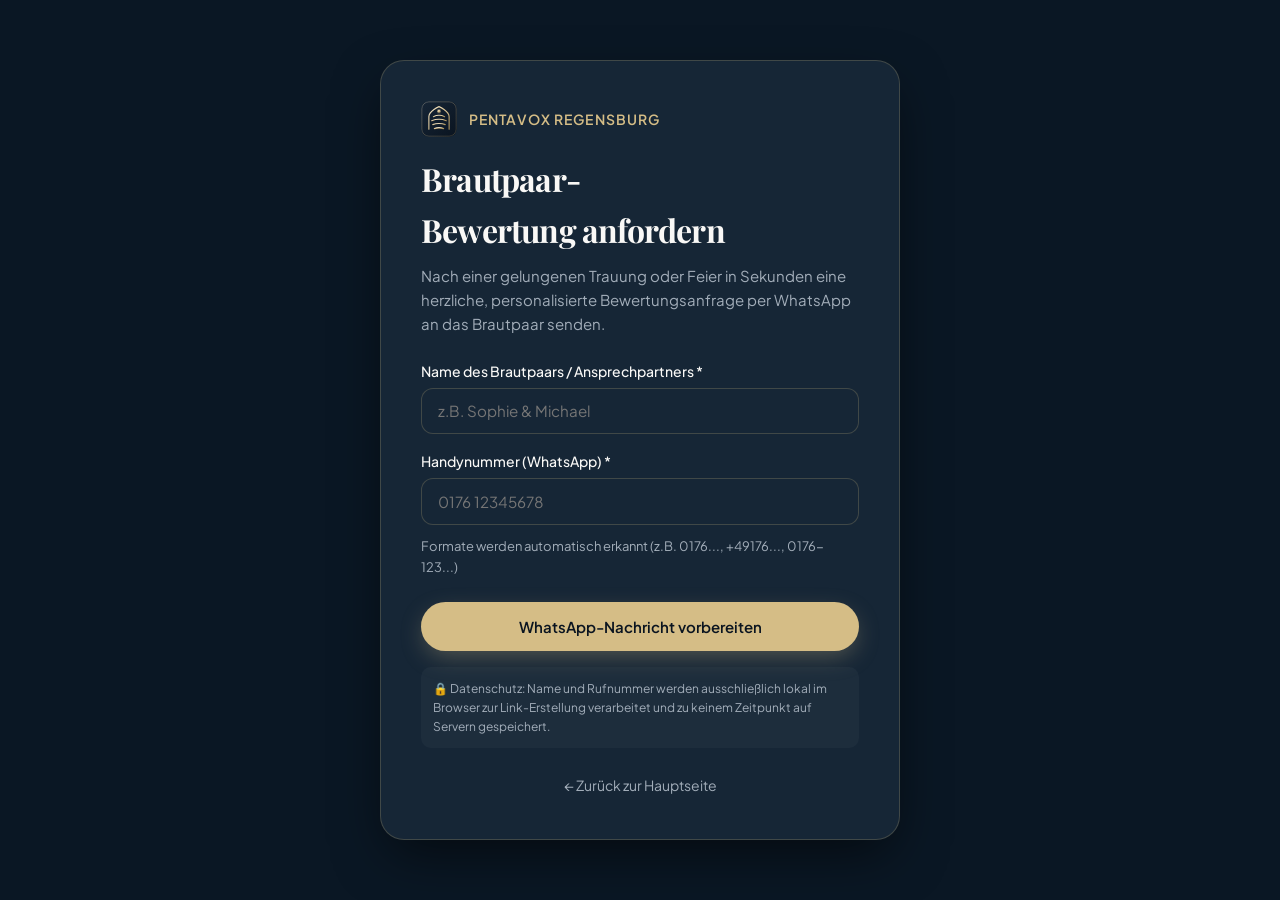
==== bewertung.html @ 6eba1439 "feat: bespoke website v8.0 - Pentavox Regensburg (Tier 1)" ====
<!DOCTYPE html>
<html lang="de" data-theme="dark">
<head>
  <meta charset="UTF-8">
  <meta name="viewport" content="width=device-width, initial-scale=1.0">
  <title>Bewertungs-Tool – Pentavox Regensburg</title>
  <meta name="robots" content="noindex, nofollow">
  <link rel="icon" type="image/svg+xml" href="favicon.svg">
  <link rel="preconnect" href="https://fonts.googleapis.com">
  <link rel="preconnect" href="https://fonts.gstatic.com" crossorigin>
  <link href="https://fonts.googleapis.com/css2?family=Playfair+Display:ital,wght@0,600;1,500&family=Plus+Jakarta+Sans:wght@400;500;600&display=swap" rel="stylesheet">
  <link rel="stylesheet" href="style.css">
</head>
<body style="background: var(--sc-canvas); min-height: 100vh;">
  <main class="bewertung-container">
    <div class="bewertung-card">
      <div style="display:flex; align-items:center; gap:0.75rem; margin-bottom:var(--sp-4);">
        <img src="favicon.svg" alt="Pentavox Signet" width="36" height="36" style="border-radius:8px;">
        <span style="font-size:0.875rem; letter-spacing:0.08em; text-transform:uppercase; color:var(--sc-accent); font-weight:600;">Pentavox Regensburg</span>
      </div>
      <h1>Brautpaar-Bewertung anfordern</h1>
      <p class="bewertung-subtitle">Nach einer gelungenen Trauung oder Feier in Sekunden eine herzliche, personalisierte Bewertungsanfrage per WhatsApp an das Brautpaar senden.</p>

      <form id="bewertungForm">
        <div class="form-field">
          <label for="bKundenname">Name des Brautpaars / Ansprechpartners *</label>
          <input type="text" id="bKundenname" name="kundenname" class="form-input"
                 placeholder="z.B. Sophie & Michael" required autocomplete="name">
        </div>
        <div class="form-field" style="margin-top:var(--sp-4)">
          <label for="bTelefon">Handynummer (WhatsApp) *</label>
          <input type="tel" id="bTelefon" name="telefon" class="form-input"
                 placeholder="0176 12345678" required autocomplete="tel" inputmode="tel">
          <small style="color:var(--sc-ink-muted);font-size:.8125rem;margin-top:.35rem;display:block">
            Formate werden automatisch erkannt (z.B. 0176..., +49176..., 0176-123...)
          </small>
        </div>
        <div style="margin-top:var(--sp-6)">
          <button type="submit" class="btn-cta" style="width:100%; justify-content:center;">WhatsApp-Nachricht vorbereiten</button>
        </div>
      </form>

      <!-- Ergebnis -->
      <div id="bewertungResult" class="bewertung-result">
        <p style="font-weight:600;color:var(--sc-ink);margin:0 0 var(--sp-3)">Ihre persönliche Nachricht ist bereit:</p>
        <div class="bewertung-actions">
          <a id="bewertungWaLink" href="#" target="_blank" rel="noopener noreferrer"
             class="btn-cta" style="flex:1; justify-content:center;">In WhatsApp öffnen</a>
          <button type="button" id="bewertungCopyBtn" class="btn-secondary">Link kopieren</button>
        </div>
      </div>

      <!-- DSGVO-Hinweis -->
      <div class="bewertung-dsgvo">
        🔒 Datenschutz: Name und Rufnummer werden ausschließlich lokal im Browser zur Link-Erstellung verarbeitet und zu keinem Zeitpunkt auf Servern gespeichert.
      </div>

      <div style="margin-top:var(--sp-6); text-align:center;">
        <a href="/" style="color:var(--sc-ink-muted); font-size:0.875rem; text-decoration:none;">&larr; Zurück zur Hauptseite</a>
      </div>
    </div>
  </main>
  <script src="assets/js/bewertung.js" defer></script>
</body>
</html>
---- style.css ----
/* ==========================================================================
   PENTAVOX REGENSBURG - DAS 5-STIMMEN VOKALENSEMBLE
   Design-System & Stylesheet (v8.0 Bespoke Unikat-Engine)
   Farben: Kathedral-Nachtblau, Elfenbein-Sandstein, Champagner-Gold & Dom-Messing
   ========================================================================== */

/* === RESET & BOX-MODEL === */
html {
  box-sizing: border-box;
  scroll-behavior: auto !important; /* Lenis Smooth-Scroll Touchpad-Schutz */
  -webkit-text-size-adjust: 100%;
}
*, *::before, *::after {
  box-sizing: inherit;
}
body {
  margin: 0;
  padding: 0;
  overflow-x: hidden;
  background-color: var(--sc-canvas);
  color: var(--sc-ink);
  font-family: var(--font-body);
  font-size: var(--text-body);
  line-height: 1.6;
  -webkit-font-smoothing: antialiased;
  -moz-osx-font-smoothing: grayscale;
}
main {
  overflow-x: clip;
}

/* === CSS CUSTOM PROPERTIES === */
:root {
  /* Kathedral-Nachtblau Basis & Surface */
  --sc-canvas: hsl(211, 58%, 9%);         /* #0a1420 */
  --sc-surface: hsl(210, 42%, 15%);       /* #162536 */
  --sc-surface-elevated: hsl(210, 38%, 20%); /* #1f334a */
  --sc-surface-glass: hsla(210, 42%, 15%, 0.72);

  /* Warmer Elfenbein-Sandstein (Sektions-Hellkontrast) */
  --sc-canvas-light: hsl(40, 24%, 95%);   /* #f6f3ee */
  --sc-surface-light: #ffffff;
  --sc-surface-light-card: #fcfbf9;
  --sc-border-light: rgba(18, 30, 42, 0.12);

  /* Champagner-Gold (WCAG AA >= 4.5:1 auf Nachtblau) */
  --sc-accent: hsl(42, 48%, 68%);         /* #d8c292 */
  --sc-accent-hover: hsl(42, 56%, 74%);   /* #e2cf9f */
  --sc-accent-active: hsl(42, 45%, 58%);  /* #c2ab7b */
  --sc-accent-subtle: hsla(42, 48%, 68%, 0.15);
  --sc-accent-rgb: 216, 194, 146;

  /* Dom-Messing & Glassmorphismus-Borders */
  --sc-border: hsla(42, 48%, 68%, 0.22);
  --sc-border-subtle: rgba(255, 255, 255, 0.08);
  --sc-border-glow: hsla(42, 48%, 68%, 0.45);

  /* Typografie Inks */
  --sc-ink: hsl(40, 20%, 97%);            /* #faf8f5 Warmes Alabaster-Weiß */
  --sc-ink-muted: hsl(212, 14%, 68%);     /* #a3abb5 Feines Quarz-Grau */
  --sc-ink-dark: hsl(211, 50%, 14%);      /* #121e2a Tiefes Dom-Anthrazit */
  --sc-ink-muted-dark: hsl(212, 18%, 38%);/* #4f5f70 Muted auf Sandstein */

  /* Typografie-Familien */
  --font-display: 'Playfair Display', Georgia, serif;
  --font-body: 'Plus Jakarta Sans', system-ui, -apple-system, sans-serif;

  /* Fluid Typografie Skalierung via clamp() */
  --text-hero: clamp(2rem, 5.5vw, 4.25rem);
  --text-h2: clamp(1.75rem, 3.8vw, 3rem);
  --text-h3: clamp(1.2rem, 2.2vw, 1.75rem);
  --text-body: clamp(0.9375rem, 0.9rem + 0.18vw, 1.0625rem);
  --text-small: clamp(0.8125rem, 0.8rem + 0.05vw, 0.875rem);

  /* Spacing-System (4px Basis) */
  --sp-1: 0.25rem;
  --sp-2: 0.5rem;
  --sp-3: 0.75rem;
  --sp-4: 1rem;
  --sp-6: 1.5rem;
  --sp-8: 2rem;
  --sp-12: 3rem;
  --sp-16: 4rem;
  --sp-24: 6rem;
  --sp-32: 8rem;

  /* Emil Kowalski Craft Motion Tokens */
  --ease-out-expo: cubic-bezier(0.16, 1, 0.3, 1);
  --ease-out-spring: cubic-bezier(0.34, 1.56, 0.64, 1);
  --duration-micro: 180ms;
  --duration-ui: 240ms;
  --duration-smooth: 450ms;
}

/* === ACCESSIBILITY & SKIP-LINK === */
.skip-link {
  position: absolute;
  top: -100px;
  left: 1rem;
  background: var(--sc-accent);
  color: #0a1420;
  padding: 0.75rem 1.25rem;
  font-weight: 700;
  z-index: 10001;
  border-radius: 0 0 8px 8px;
  text-decoration: none;
  transition: top var(--duration-micro) var(--ease-out-expo);
}
.skip-link:focus {
  top: 0;
}

:focus-visible {
  outline: 2px solid var(--sc-accent) !important;
  outline-offset: 3px !important;
  border-radius: 4px;
}
button:focus-visible, a:focus-visible, input:focus-visible, select:focus-visible, textarea:focus-visible {
  outline: 2px solid var(--sc-accent) !important;
  outline-offset: 2px !important;
}

/* === NATIVE PERFORMANCE OPTIMIERUNG === */
section:not(#hero) {
  content-visibility: auto;
  contain-intrinsic-size: auto 600px;
}

/* === CONTAINER (FULL-CANVAS WIDESCREEN HARMONIE) === */
.container {
  width: 100%;
  max-width: 1440px;
  margin: 0 auto;
  padding-left: clamp(1.25rem, 3.5vw, 3.5rem);
  padding-right: clamp(1.25rem, 3.5vw, 3.5rem);
}

/* === TYPOGRAFIE STYLES === */
h1, h2, h3, h4, .font-display {
  font-family: var(--font-display);
  letter-spacing: -0.025em;
  font-feature-settings: "liga" 1, "kern" 1;
  text-wrap: balance;
  margin: 0;
}
.italic-accent {
  font-style: italic;
  font-weight: 500;
  color: var(--sc-accent);
}
.eyebrow {
  display: inline-flex;
  align-items: center;
  gap: 0.5rem;
  font-family: var(--font-body);
  font-size: 0.8125rem;
  font-weight: 600;
  text-transform: uppercase;
  letter-spacing: 0.12em;
  color: var(--sc-accent);
  margin-bottom: var(--sp-3);
}
.section-subtitle {
  color: var(--sc-ink-muted);
  max-width: 65ch;
  font-size: clamp(1rem, 1.2vw, 1.15rem);
  margin: var(--sp-3) 0 0;
  line-height: 1.65;
}

/* === BUTTONS & CTAS === */
.btn-cta, .btn-primary, .btn-secondary, .btn-outline {
  display: inline-flex;
  align-items: center;
  justify-content: center;
  gap: 0.6rem;
  font-family: var(--font-body);
  font-size: 0.9375rem;
  font-weight: 600;
  padding: 0.875rem 1.75rem;
  border-radius: 9999px;
  text-decoration: none;
  cursor: pointer;
  border: 1px solid transparent;
  transition: transform var(--duration-micro) var(--ease-out-expo),
              box-shadow var(--duration-micro) var(--ease-out-expo),
              background var(--duration-micro) var(--ease-out-expo),
              border-color var(--duration-micro) var(--ease-out-expo),
              color var(--duration-micro) var(--ease-out-expo);
  box-sizing: border-box;
  max-width: 100%;
  white-space: normal;
  text-align: center;
  touch-action: manipulation;
}
.btn-cta, .btn-primary {
  background: var(--sc-accent);
  color: #0a1420;
  box-shadow: 0 8px 24px -4px hsla(42, 48%, 68%, 0.35);
}
.btn-cta:hover, .btn-primary:hover {
  background: var(--sc-accent-hover);
  box-shadow: 0 12px 32px -4px hsla(42, 48%, 68%, 0.45);
}
.btn-cta:active, .btn-primary:active {
  transform: scale(0.98) translateY(1px);
}
.btn-secondary {
  background: rgba(255, 255, 255, 0.06);
  color: var(--sc-ink);
  border-color: var(--sc-border);
  backdrop-filter: blur(8px);
}
.btn-secondary:hover {
  background: rgba(255, 255, 255, 0.12);
  border-color: var(--sc-accent);
  color: #ffffff;
}
.btn-secondary:active {
  transform: scale(0.98);
}
.btn-outline-gold {
  background: transparent;
  color: var(--sc-accent);
  border: 1.5px solid var(--sc-accent);
}
.btn-outline-gold:hover {
  background: var(--sc-accent);
  color: #0a1420;
}

/* === HEADER & SITE-NAV === */
.site-header {
  position: fixed;
  top: 0;
  left: 0;
  width: 100%;
  z-index: 1000;
  padding: 1.25rem 0;
  transition: padding var(--duration-ui) var(--ease-out-expo),
              background var(--duration-ui) var(--ease-out-expo),
              border-color var(--duration-ui) var(--ease-out-expo),
              box-shadow var(--duration-ui) var(--ease-out-expo);
}
.site-header.scrolled {
  padding: 0.75rem 0;
  background: hsla(211, 58%, 9%, 0.88);
  backdrop-filter: blur(16px);
  -webkit-backdrop-filter: blur(16px);
  border-bottom: 1px solid var(--sc-border);
  box-shadow: 0 12px 36px -8px rgba(0, 0, 0, 0.45);
}
.header-nav {
  display: flex;
  align-items: center;
  justify-content: space-between;
  gap: var(--sp-4);
  width: 100%;
}
.brand-link {
  display: flex;
  align-items: center;
  gap: 0.75rem;
  text-decoration: none;
  color: var(--sc-ink);
  flex-shrink: 0;
}
.brand-logo-img {
  width: 38px;
  height: 38px;
  border-radius: 9px;
  filter: drop-shadow(0 2px 8px rgba(216, 194, 146, 0.3));
}
.brand-name {
  font-family: var(--font-display);
  font-size: 1.25rem;
  font-weight: 600;
  letter-spacing: -0.01em;
  display: flex;
  flex-direction: column;
  line-height: 1.1;
}
.brand-name small {
  font-family: var(--font-body);
  font-size: 0.6875rem;
  font-weight: 500;
  letter-spacing: 0.1em;
  text-transform: uppercase;
  color: var(--sc-accent);
}
.nav-links {
  display: flex;
  align-items: center;
  gap: var(--sp-6);
  list-style: none;
  margin: 0;
  padding: 0;
  white-space: nowrap;
}
.nav-links a {
  position: relative;
  text-decoration: none;
  color: var(--sc-ink-muted);
  font-size: 0.9375rem;
  font-weight: 500;
  padding: 0.35rem 0;
  transition: color var(--duration-micro) ease;
}
.nav-links a:hover {
  color: var(--sc-ink);
}
.nav-links a::after {
  content: '';
  position: absolute;
  bottom: 0;
  left: 50%;
  width: 0;
  height: 2px;
  background: var(--sc-accent);
  transition: width var(--duration-ui) var(--ease-out-expo), left var(--duration-ui) var(--ease-out-expo);
  border-radius: 2px;
}
@media (hover: hover) and (pointer: fine) {
  .nav-links a:hover::after {
    width: 100%;
    left: 0;
  }
}
.header-actions {
  display: flex;
  align-items: center;
  gap: 1rem;
}
.hamburger {
  display: none;
  background: transparent;
  border: 1px solid var(--sc-border);
  color: var(--sc-ink);
  width: 44px;
  height: 44px;
  border-radius: 0.75rem;
  align-items: center;
  justify-content: center;
  cursor: pointer;
  padding: 0;
  transition: background var(--duration-micro) ease, border-color var(--duration-micro) ease;
}
.hamburger:hover {
  border-color: var(--sc-accent);
  background: rgba(255, 255, 255, 0.05);
}

/* Hamburger Breakpoint bei 1024px (Schutz vor Navbar-Umbruch) */
@media (max-width: 1024px) {
  .nav-links, .header-cta {
    display: none;
  }
  .hamburger {
    display: flex;
  }
}

/* Mobile-Navigation Dialog */
.mobile-menu {
  position: fixed;
  inset: 0;
  background: hsla(211, 58%, 8%, 0.98);
  backdrop-filter: blur(24px);
  -webkit-backdrop-filter: blur(24px);
  z-index: 9999;
  display: flex;
  flex-direction: column;
  padding: 2rem 1.5rem;
  opacity: 0;
  pointer-events: none;
  transition: opacity var(--duration-ui) var(--ease-out-expo);
}
.mobile-menu.is-open {
  opacity: 1;
  pointer-events: auto;
}
.mobile-menu-header {
  display: flex;
  align-items: center;
  justify-content: space-between;
  margin-bottom: var(--sp-8);
}
.mobile-menu-links {
  list-style: none;
  padding: 0;
  margin: 0;
  display: flex;
  flex-direction: column;
  gap: 1.25rem;
}
.mobile-menu-links a {
  text-decoration: none;
  font-family: var(--font-display);
  font-size: 1.5rem;
  color: var(--sc-ink);
  display: block;
  padding: 0.5rem 0;
  border-bottom: 1px solid var(--sc-border-subtle);
}
.mobile-menu-links a:hover, .mobile-menu-links a:focus {
  color: var(--sc-accent);
}
.mobile-menu-footer {
  margin-top: auto;
  display: flex;
  flex-direction: column;
  gap: 1rem;
}

/* === HERO SECTION (Sektion 1) === */
.hero-section {
  position: relative;
  min-height: calc(100dvh - 64px);
  display: flex;
  align-items: center;
  padding-top: clamp(6.5rem, 12vh, 9rem);
  padding-bottom: clamp(3rem, 6vh, 5rem);
  background: var(--sc-canvas);
  overflow: hidden;
}
.hero-bg-media {
  position: absolute;
  inset: 0;
  z-index: 1;
  pointer-events: none;
}
.hero-bg-media img {
  width: 100%;
  height: 100%;
  object-fit: cover;
  opacity: 0.22;
  filter: saturate(110%) brightness(85%);
}
.hero-gradient-overlay {
  position: absolute;
  inset: 0;
  background: radial-gradient(circle at 75% 35%, hsla(210, 42%, 18%, 0.45) 0%, transparent 65%),
              linear-gradient(180deg, rgba(10, 20, 32, 0.7) 0%, var(--sc-canvas) 92%);
  z-index: 2;
  pointer-events: none;
}
.hero-container {
  position: relative;
  z-index: 10;
  display: grid;
  grid-template-columns: 1fr;
  gap: var(--sp-8);
  align-items: center;
}
@media (min-width: 1100px) {
  .hero-container {
    grid-template-columns: 1.18fr 0.82fr;
    gap: var(--sp-12);
  }
}
.hero-text-col {
  display: flex;
  flex-direction: column;
  gap: var(--sp-4);
  max-width: 680px;
}
.hero-greeting {
  font-size: 0.875rem;
  color: var(--sc-accent);
  font-weight: 600;
  letter-spacing: 0.05em;
  margin: 0;
}
.hero-title {
  font-size: var(--text-hero);
  line-height: 1.08;
  letter-spacing: -0.03em;
  color: var(--sc-ink);
  word-break: break-word;
  overflow-wrap: break-word;
}
.hero-title .title-accent {
  display: block;
  color: var(--sc-accent);
  font-style: italic;
  font-weight: 500;
}
.hero-lead-text {
  font-size: clamp(1rem, 1.25vw, 1.2rem);
  color: var(--sc-ink-muted);
  line-height: 1.6;
  max-width: 60ch;
  margin: 0;
}
.hero-cta-group {
  display: flex;
  align-items: center;
  gap: var(--sp-4);
  flex-wrap: wrap;
  margin-top: var(--sp-4);
}
.btn-play-trigger {
  display: inline-flex;
  align-items: center;
  gap: 0.75rem;
  background: hsla(210, 42%, 20%, 0.65);
  border: 1px solid var(--sc-border);
  color: var(--sc-ink);
  padding: 0.75rem 1.35rem;
  border-radius: 9999px;
  cursor: pointer;
  font-family: var(--font-body);
  font-size: 0.9375rem;
  font-weight: 500;
  backdrop-filter: blur(8px);
  transition: all var(--duration-micro) var(--ease-out-expo);
}
.btn-play-trigger:hover {
  background: hsla(42, 48%, 68%, 0.15);
  border-color: var(--sc-accent);
  color: #ffffff;
}
.play-pulse-icon {
  width: 32px;
  height: 32px;
  border-radius: 50%;
  background: var(--sc-accent);
  color: #0a1420;
  display: inline-flex;
  align-items: center;
  justify-content: center;
  flex-shrink: 0;
  box-shadow: 0 0 0 0 rgba(216, 194, 146, 0.6);
  animation: pulse-ring 2.2s infinite;
}
@keyframes pulse-ring {
  0% { box-shadow: 0 0 0 0 rgba(216, 194, 146, 0.6); }
  70% { box-shadow: 0 0 0 10px rgba(216, 194, 146, 0); }
  100% { box-shadow: 0 0 0 0 rgba(216, 194, 146, 0); }
}

/* Hero Visual / Akkreditierungs-Card (Rechte Spalte) */
.hero-visual-col {
  position: relative;
  display: flex;
  justify-content: center;
}
.hero-heritage-card {
  position: relative;
  background: var(--sc-surface);
  border: 1px solid var(--sc-border);
  border-radius: 1.75rem;
  padding: clamp(1.5rem, 3.5vw, 2.25rem);
  box-shadow: 0 24px 64px -12px rgba(0, 0, 0, 0.6);
  width: 100%;
  max-width: 480px;
  backdrop-filter: blur(12px);
}
.heritage-card-header {
  display: flex;
  align-items: center;
  justify-content: space-between;
  margin-bottom: var(--sp-4);
  padding-bottom: var(--sp-4);
  border-bottom: 1px solid var(--sc-border-subtle);
}
.domspatzen-seal-badge {
  display: flex;
  align-items: center;
  gap: 0.6rem;
  font-size: 0.8125rem;
  font-weight: 600;
  color: var(--sc-accent);
  letter-spacing: 0.05em;
  text-transform: uppercase;
}
.rotating-seal-wrap {
  position: absolute;
  top: -24px;
  right: -24px;
  width: 88px;
  height: 88px;
  pointer-events: none;
}
.rotating-seal-svg {
  width: 100%;
  height: 100%;
  animation: spin-slow 28s linear infinite;
}
@keyframes spin-slow {
  from { transform: rotate(0deg); }
  to { transform: rotate(360deg); }
}
.card-stats-grid {
  display: grid;
  grid-template-columns: repeat(2, 1fr);
  gap: var(--sp-3);
  margin-top: var(--sp-4);
}
.stat-pill {
  background: rgba(255, 255, 255, 0.03);
  border: 1px solid var(--sc-border-subtle);
  border-radius: 1rem;
  padding: 0.875rem 1rem;
  display: flex;
  flex-direction: column;
}
.stat-value {
  font-family: var(--font-display);
  font-size: 1.5rem;
  font-weight: 700;
  color: var(--sc-accent);
  line-height: 1.1;
}
.stat-label {
  font-size: 0.75rem;
  color: var(--sc-ink-muted);
  text-transform: uppercase;
  letter-spacing: 0.05em;
  margin-top: 0.25rem;
}

/* === SIGNATURE SHOWCASE (Sektion 2 - Das 5-Stimmen-Feld) === */
.section-signature {
  position: relative;
  background: var(--sc-surface);
  border-top: 1px solid var(--sc-border-subtle);
  border-bottom: 1px solid var(--sc-border-subtle);
  padding: clamp(4.5rem, 8vw, 7.5rem) 0;
}
.polyphony-mixer-wrapper {
  background: var(--sc-canvas);
  border: 1px solid var(--sc-border);
  border-radius: 2rem;
  padding: clamp(1.25rem, 3.5vw, 2.5rem);
  box-shadow: 0 32px 80px -16px rgba(0, 0, 0, 0.55);
  margin-top: var(--sp-8);
}
.mixer-header-bar {
  display: flex;
  align-items: center;
  justify-content: space-between;
  flex-wrap: wrap;
  gap: var(--sp-4);
  padding-bottom: var(--sp-6);
  border-bottom: 1px solid var(--sc-border-subtle);
}
.song-selector-wrap {
  display: flex;
  align-items: center;
  gap: 0.75rem;
  flex-wrap: wrap;
}
.song-selector-label {
  font-size: 0.8125rem;
  text-transform: uppercase;
  letter-spacing: 0.08em;
  color: var(--sc-accent);
  font-weight: 600;
}
.song-chip {
  background: rgba(255, 255, 255, 0.05);
  border: 1px solid var(--sc-border-subtle);
  color: var(--sc-ink);
  padding: 0.45rem 1rem;
  border-radius: 9999px;
  font-size: 0.8125rem;
  cursor: pointer;
  transition: all var(--duration-micro) ease;
}
.song-chip:hover {
  border-color: var(--sc-accent);
  background: rgba(216, 194, 146, 0.1);
}
.song-chip.active {
  background: var(--sc-accent);
  color: #0a1420;
  border-color: var(--sc-accent);
  font-weight: 600;
}
.mixer-global-actions {
  display: flex;
  align-items: center;
  gap: 1rem;
}
.btn-mixer-play {
  display: inline-flex;
  align-items: center;
  gap: 0.6rem;
  background: var(--sc-accent);
  color: #0a1420;
  border: none;
  border-radius: 9999px;
  padding: 0.6rem 1.4rem;
  font-weight: 700;
  font-size: 0.875rem;
  cursor: pointer;
  box-shadow: 0 4px 16px hsla(42, 48%, 68%, 0.3);
  transition: all var(--duration-micro) ease;
}
.btn-mixer-play:hover {
  background: var(--sc-accent-hover);
  transform: translateY(-1px);
}
.btn-mixer-reset {
  background: transparent;
  border: 1px solid var(--sc-border-subtle);
  color: var(--sc-ink-muted);
  border-radius: 9999px;
  padding: 0.55rem 1rem;
  font-size: 0.8125rem;
  cursor: pointer;
  transition: all var(--duration-micro) ease;
}
.btn-mixer-reset:hover {
  border-color: var(--sc-border);
  color: var(--sc-ink);
}

/* Canvas Waveform Stage */
.mixer-canvas-stage {
  position: relative;
  width: 100%;
  height: 120px;
  background: radial-gradient(circle at center, hsla(210, 42%, 18%, 0.5), transparent 70%);
  border-radius: 1rem;
  margin: var(--sp-6) 0;
  overflow: hidden;
  border: 1px solid var(--sc-border-subtle);
}
#resonanceCanvas {
  width: 100%;
  height: 100%;
  display: block;
}
.canvas-live-badge {
  position: absolute;
  top: 10px;
  right: 14px;
  display: inline-flex;
  align-items: center;
  gap: 0.4rem;
  font-size: 0.6875rem;
  letter-spacing: 0.08em;
  text-transform: uppercase;
  color: var(--sc-accent);
  background: rgba(10, 20, 32, 0.7);
  padding: 0.2rem 0.6rem;
  border-radius: 9999px;
  border: 1px solid var(--sc-border-subtle);
}
.live-dot {
  width: 6px;
  height: 6px;
  border-radius: 50%;
  background: #22c55e;
  box-shadow: 0 0 8px #22c55e;
}

/* Die 5 Klangstelen (Desktop: 5 Spalten, Tablet: Slider/Stack, Mobile: Akkordeon) */
.voice-stelae-grid {
  display: grid;
  grid-template-columns: repeat(5, 1fr);
  gap: var(--sp-4);
  width: 100%;
}
@media (max-width: 1100px) {
  .voice-stelae-grid {
    grid-template-columns: repeat(2, 1fr);
  }
}
@media (max-width: 640px) {
  .voice-stelae-grid {
    grid-template-columns: 1fr;
    gap: var(--sp-3);
  }
}
.voice-stele {
  position: relative;
  background: var(--sc-surface);
  border: 1.5px solid var(--sc-border);
  border-radius: 1.25rem;
  padding: 1.25rem 1rem;
  display: flex;
  flex-direction: column;
  transition: transform var(--duration-ui) var(--ease-out-expo),
              border-color var(--duration-ui) var(--ease-out-expo),
              opacity var(--duration-ui) var(--ease-out-expo),
              box-shadow var(--duration-ui) var(--ease-out-expo);
  min-height: 280px;
}
.voice-stele.is-soloed {
  border-color: var(--sc-accent);
  box-shadow: 0 0 24px -4px hsla(42, 48%, 68%, 0.4);
}
.voice-stele.is-dimmed {
  opacity: 0.32;
}
.voice-stele.is-muted {
  filter: grayscale(80%);
  opacity: 0.45;
}
.voice-tag {
  font-size: 0.6875rem;
  letter-spacing: 0.1em;
  text-transform: uppercase;
  color: var(--sc-accent);
  font-weight: 700;
  margin-bottom: 0.25rem;
}
.voice-name {
  font-family: var(--font-display);
  font-size: 1.35rem;
  font-weight: 600;
  color: var(--sc-ink);
  margin: 0;
  line-height: 1.1;
}
.voice-range {
  font-size: 0.75rem;
  color: var(--sc-ink-muted);
  margin-top: 0.25rem;
}
.voice-char {
  font-size: 0.8125rem;
  color: var(--sc-ink-muted);
  margin: 0.85rem 0 auto;
  line-height: 1.4;
}

/* EQ Mini-Meter */
.voice-eq-meter {
  height: 38px;
  display: flex;
  align-items: flex-end;
  gap: 3px;
  padding: 6px 0;
  margin: 0.75rem 0;
}
.eq-bar {
  flex: 1;
  background: var(--sc-accent);
  border-radius: 2px;
  height: 20%;
  transition: height 0.08s ease;
  opacity: 0.85;
}

/* Mute / Solo Button Row */
.voice-controls {
  display: flex;
  align-items: center;
  gap: 0.5rem;
  margin-top: 0.5rem;
}
.btn-voice-ctrl {
  flex: 1;
  background: rgba(255, 255, 255, 0.06);
  border: 1px solid var(--sc-border-subtle);
  color: var(--sc-ink-muted);
  border-radius: 0.5rem;
  padding: 0.45rem 0;
  font-size: 0.75rem;
  font-weight: 700;
  letter-spacing: 0.05em;
  cursor: pointer;
  transition: all var(--duration-micro) ease;
}
.btn-voice-ctrl:hover {
  border-color: var(--sc-accent);
  color: #ffffff;
}
.btn-voice-ctrl.btn-solo.active {
  background: var(--sc-accent);
  color: #0a1420;
  border-color: var(--sc-accent);
}
.btn-voice-ctrl.btn-mute.active {
  background: #ef4444;
  color: #ffffff;
  border-color: #ef4444;
}

/* === CINEMATISCHE PAUSE (Sektion 3) === */
.section-cinematic-pause {
  position: relative;
  min-height: 70vh;
  display: flex;
  align-items: center;
  justify-content: center;
  overflow: hidden;
  padding: clamp(5rem, 10vw, 8rem) 0;
  background: #0a1420;
}
.cinematic-bg-img {
  position: absolute;
  inset: 0;
  width: 100%;
  height: 100%;
  object-fit: cover;
  opacity: 0.35;
  filter: contrast(110%) brightness(75%);
}
.cinematic-scrim {
  position: absolute;
  inset: 0;
  background: radial-gradient(circle at center, hsla(211, 58%, 9%, 0.4) 0%, hsla(211, 58%, 9%, 0.95) 100%);
  pointer-events: none;
}
.cinematic-content {
  position: relative;
  z-index: 5;
  text-align: center;
  max-width: 900px;
}
.cinematic-quote {
  font-family: var(--font-display);
  font-size: clamp(1.75rem, 4vw, 3.25rem);
  line-height: 1.25;
  color: var(--sc-ink);
  letter-spacing: -0.02em;
  margin: 0 0 var(--sp-6);
}
.cinematic-quote .quote-word {
  opacity: 0.22;
  transition: opacity 0.15s ease-out;
}
.cinematic-quote .quote-word.is-revealed {
  opacity: 1;
}
.quote-source {
  font-size: 0.9375rem;
  letter-spacing: 0.1em;
  text-transform: uppercase;
  color: var(--sc-accent);
  font-weight: 600;
}

/* === DIE 3 MEISTER-PAKETE (Sektion 4 - HELL-KONTRAST SANDSTEIN) === */
.section-packages-light {
  background-color: var(--sc-canvas-light);
  color: var(--sc-ink-dark);
  padding: clamp(5rem, 9vw, 8.5rem) 0;
  border-top: 1px solid var(--sc-border-light);
  border-bottom: 1px solid var(--sc-border-light);
  position: relative;
}
.section-packages-light .eyebrow {
  color: #9c7b41;
}
.section-packages-light .section-title {
  color: var(--sc-ink-dark);
}
.section-packages-light .section-subtitle {
  color: var(--sc-ink-muted-dark);
}

.packages-bento-grid {
  display: grid;
  grid-template-columns: 1fr;
  gap: var(--sp-6);
  margin-top: var(--sp-8);
}
@media (min-width: 1024px) {
  .packages-bento-grid {
    grid-template-columns: repeat(3, 1fr);
    align-items: stretch;
  }
}
.package-card {
  background: var(--sc-surface-light-card);
  border: 1.5px solid var(--sc-border-light);
  border-radius: 1.75rem;
  padding: clamp(1.5rem, 3vw, 2.5rem);
  display: flex;
  flex-direction: column;
  box-shadow: 0 12px 36px -8px rgba(18, 30, 42, 0.08);
  transition: transform var(--duration-ui) var(--ease-out-expo),
              box-shadow var(--duration-ui) var(--ease-out-expo),
              border-color var(--duration-ui) var(--ease-out-expo);
  position: relative;
}
.package-card:hover {
  transform: translateY(-4px);
  box-shadow: 0 20px 48px -10px rgba(18, 30, 42, 0.14);
}
.package-card.highlighted {
  border-color: #c7a768;
  background: #ffffff;
  box-shadow: 0 20px 54px -10px rgba(199, 167, 104, 0.22);
}
@media (min-width: 1024px) {
  .package-card.highlighted {
    transform: scale(1.03);
  }
  .package-card.highlighted:hover {
    transform: scale(1.03) translateY(-4px);
  }
}
.package-badge-tag {
  position: absolute;
  top: -14px;
  left: 2rem;
  background: #c7a768;
  color: #0a1420;
  font-size: 0.6875rem;
  font-weight: 700;
  letter-spacing: 0.08em;
  text-transform: uppercase;
  padding: 0.35rem 0.85rem;
  border-radius: 9999px;
  box-shadow: 0 4px 12px rgba(199, 167, 104, 0.35);
}
.package-header {
  margin-bottom: var(--sp-4);
  padding-bottom: var(--sp-4);
  border-bottom: 1px solid var(--sc-border-light);
}
.package-code {
  font-size: 0.8125rem;
  font-weight: 700;
  color: #9c7b41;
  text-transform: uppercase;
  letter-spacing: 0.06em;
}
.package-name {
  font-family: var(--font-display);
  font-size: 1.65rem;
  color: var(--sc-ink-dark);
  margin: 0.25rem 0 0;
}
.package-summary {
  font-size: 0.9375rem;
  color: var(--sc-ink-muted-dark);
  margin-top: 0.5rem;
  line-height: 1.5;
}
.package-highlight-box {
  background: rgba(199, 167, 104, 0.12);
  border: 1px solid rgba(199, 167, 104, 0.3);
  border-radius: 0.75rem;
  padding: 0.75rem 1rem;
  margin: var(--sp-4) 0;
  font-size: 0.8125rem;
  font-weight: 600;
  color: #6d5427;
  display: flex;
  align-items: center;
  gap: 0.5rem;
}
.package-features {
  list-style: none;
  padding: 0;
  margin: 0 0 var(--sp-6);
  display: flex;
  flex-direction: column;
  gap: 0.75rem;
  flex: 1;
}
.package-features li {
  font-size: 0.875rem;
  color: var(--sc-ink-dark);
  display: flex;
  align-items: flex-start;
  gap: 0.6rem;
  line-height: 1.45;
}
.feature-check {
  color: #c7a768;
  font-weight: 700;
  flex-shrink: 0;
}
.package-footer {
  margin-top: auto;
}
.package-footer .btn-cta, .package-footer .btn-secondary {
  width: 100%;
}

/* Anlässe Section (Ebenfalls im Sandstein-Block) */
.occasions-grid {
  display: grid;
  grid-template-columns: 1fr;
  gap: var(--sp-4);
  margin-top: var(--sp-12);
}
@media (min-width: 640px) {
  .occasions-grid {
    grid-template-columns: repeat(2, 1fr);
  }
}
@media (min-width: 1100px) {
  .occasions-grid {
    grid-template-columns: repeat(4, 1fr);
  }
}
.occasion-card {
  background: #ffffff;
  border: 1px solid var(--sc-border-light);
  border-radius: 1.25rem;
  padding: 1.5rem;
  box-shadow: 0 4px 16px rgba(18, 30, 42, 0.04);
}
.occasion-icon-wrap {
  width: 44px;
  height: 44px;
  border-radius: 10px;
  background: rgba(199, 167, 104, 0.15);
  color: #8c6d32;
  display: flex;
  align-items: center;
  justify-content: center;
  margin-bottom: 1rem;
}
.occasion-card h3 {
  font-size: 1.15rem;
  color: var(--sc-ink-dark);
  margin-bottom: 0.4rem;
}
.occasion-card p {
  font-size: 0.875rem;
  color: var(--sc-ink-muted-dark);
  margin: 0;
  line-height: 1.5;
}

/* === REPERTOIRE & AUDIO-LOUNGE (Sektion 5) === */
.section-repertoire {
  background: var(--sc-canvas);
  padding: clamp(5rem, 9vw, 8rem) 0;
  position: relative;
}
.repertoire-bento {
  display: grid;
  grid-template-columns: 1fr;
  gap: var(--sp-4);
  margin-top: var(--sp-8);
}
@media (min-width: 768px) {
  .repertoire-bento {
    grid-template-columns: repeat(2, 1fr);
  }
}
.repertoire-track-card {
  background: var(--sc-surface);
  border: 1px solid var(--sc-border);
  border-radius: 1.25rem;
  padding: 1.35rem 1.5rem;
  display: flex;
  align-items: center;
  justify-content: space-between;
  gap: 1rem;
  transition: all var(--duration-micro) ease;
}
.repertoire-track-card:hover {
  border-color: var(--sc-accent);
  transform: translateY(-2px);
  background: hsla(210, 42%, 18%, 0.85);
}
.track-info {
  display: flex;
  flex-direction: column;
}
.track-genre {
  font-size: 0.75rem;
  color: var(--sc-accent);
  text-transform: uppercase;
  letter-spacing: 0.06em;
  font-weight: 600;
}
.track-title {
  font-family: var(--font-display);
  font-size: 1.15rem;
  font-weight: 600;
  color: var(--sc-ink);
  margin: 0.2rem 0 0.1rem;
}
.track-artist {
  font-size: 0.8125rem;
  color: var(--sc-ink-muted);
}
.btn-play-track {
  width: 44px;
  height: 44px;
  border-radius: 50%;
  background: rgba(255, 255, 255, 0.06);
  border: 1px solid var(--sc-border);
  color: var(--sc-accent);
  display: flex;
  align-items: center;
  justify-content: center;
  cursor: pointer;
  flex-shrink: 0;
  transition: all var(--duration-micro) ease;
}
.btn-play-track:hover {
  background: var(--sc-accent);
  color: #0a1420;
  transform: scale(1.05);
}

/* Wunschlied-Garantie Banner */
.custom-song-banner {
  background: linear-gradient(135deg, hsla(210, 42%, 18%, 0.8), hsla(211, 58%, 9%, 0.95));
  border: 1.5px solid var(--sc-border);
  border-radius: 1.5rem;
  padding: clamp(1.5rem, 4vw, 2.5rem);
  margin-top: var(--sp-8);
  display: flex;
  align-items: center;
  justify-content: space-between;
  gap: var(--sp-6);
  flex-wrap: wrap;
}
.custom-song-text {
  max-width: 680px;
}
.custom-song-text h3 {
  font-size: 1.45rem;
  color: var(--sc-ink);
  margin: 0 0 0.5rem;
}
.custom-song-text p {
  color: var(--sc-ink-muted);
  font-size: 0.9375rem;
  margin: 0;
}

/* === INTERAKTIVER TRAUUNGS-ASSISTENT (Sektion 6 - Erlebnis-Kontaktpunkt) === */
.section-contact {
  background: var(--sc-surface);
  border-top: 1px solid var(--sc-border);
  padding: clamp(5rem, 9vw, 8rem) 0;
  position: relative;
}
.experience-contact-card {
  background: var(--sc-canvas);
  border: 1.5px solid var(--sc-border);
  border-radius: 1.75rem;
  padding: clamp(1.5rem, 4vw, 3rem);
  max-width: 860px;
  margin: var(--sp-8) auto 0;
  box-shadow: 0 28px 72px -16px rgba(0, 0, 0, 0.65);
}
.contact-step-indicator {
  display: flex;
  align-items: center;
  justify-content: space-between;
  margin-bottom: var(--sp-8);
  gap: var(--sp-2);
}
.step-badge {
  display: flex;
  align-items: center;
  gap: 0.5rem;
  background: transparent;
  border: 1px solid var(--sc-border-subtle);
  padding: 0.45rem 1rem;
  border-radius: 9999px;
  font-size: 0.8125rem;
  color: var(--sc-ink-muted);
  cursor: pointer;
  transition: all var(--duration-ui) var(--ease-out-expo);
}
.step-badge.active {
  background: var(--sc-accent);
  color: #0a1420;
  border-color: var(--sc-accent);
  font-weight: 700;
}
.step-num {
  width: 1.35rem;
  height: 1.35rem;
  border-radius: 50%;
  background: rgba(0, 0, 0, 0.15);
  display: inline-flex;
  align-items: center;
  justify-content: center;
  font-weight: 700;
  font-size: 0.75rem;
}
.step-badge.active .step-num {
  background: #0a1420;
  color: var(--sc-accent);
}
.step-line {
  flex: 1;
  height: 2px;
  background: var(--sc-border-subtle);
}

.step-panel-title {
  font-family: var(--font-display);
  font-size: 1.35rem;
  color: var(--sc-ink);
  margin-bottom: var(--sp-4);
}
.option-pill-grid {
  display: grid;
  grid-template-columns: 1fr;
  gap: var(--sp-3);
  margin-bottom: var(--sp-6);
}
@media (min-width: 640px) {
  .option-pill-grid {
    grid-template-columns: repeat(2, 1fr);
  }
}
.craft-option-card {
  position: relative;
  display: flex;
  border: 1.5px solid var(--sc-border);
  border-radius: 1rem;
  padding: 1rem 1.25rem;
  cursor: pointer;
  background: rgba(255, 255, 255, 0.02);
  transition: transform var(--duration-micro) var(--ease-out-expo),
              border-color var(--duration-micro) var(--ease-out-expo),
              background var(--duration-micro) var(--ease-out-expo);
}
.craft-option-card input {
  position: absolute;
  opacity: 0;
}
.craft-option-card:has(input:checked) {
  border-color: var(--sc-accent);
  background: rgba(216, 194, 146, 0.1);
  transform: translateY(-2px);
}
.craft-option-card:hover {
  border-color: var(--sc-accent-hover);
}
.option-content {
  display: flex;
  flex-direction: column;
  gap: 0.2rem;
}
.option-title {
  font-size: 0.95rem;
  font-weight: 600;
  color: var(--sc-ink);
}
.option-desc {
  font-size: 0.8125rem;
  color: var(--sc-ink-muted);
}
.step-nav-actions {
  margin-top: var(--sp-6);
  display: flex;
  justify-content: flex-end;
  gap: var(--sp-4);
}
.step-nav-actions.flex-between {
  justify-content: space-between;
}
.form-grid-inputs {
  display: grid;
  grid-template-columns: 1fr;
  gap: var(--sp-4);
}
@media (min-width: 640px) {
  .form-grid-inputs {
    grid-template-columns: repeat(2, 1fr);
  }
  .form-field.full-width {
    grid-column: span 2;
  }
}
.form-field {
  display: flex;
  flex-direction: column;
  gap: 0.35rem;
}
.form-field label {
  font-size: 0.875rem;
  font-weight: 500;
  color: var(--sc-ink);
}
.form-input {
  width: 100%;
  padding: 0.8rem 1rem;
  border: 1px solid var(--sc-border);
  border-radius: 0.75rem;
  background: var(--sc-surface);
  color: var(--sc-ink);
  font-family: var(--font-body);
  font-size: 0.95rem;
  transition: border-color var(--duration-micro) ease;
}
.form-input:focus {
  border-color: var(--sc-accent);
  outline: none;
}
.form-consent-check {
  margin-top: var(--sp-4);
}
.checkbox-label {
  display: flex;
  align-items: flex-start;
  gap: 0.65rem;
  font-size: 0.8125rem;
  color: var(--sc-ink-muted);
  cursor: pointer;
  line-height: 1.45;
}
.checkbox-label input[type="checkbox"] {
  accent-color: var(--sc-accent);
  width: 1.15rem;
  height: 1.15rem;
  flex-shrink: 0;
  margin-top: 1px;
}
.checkbox-label a {
  color: var(--sc-accent);
  text-decoration: underline;
}

.contact-fallback-card {
  margin-top: var(--sp-6);
  padding: var(--sp-6);
  background: hsla(210, 42%, 18%, 0.9);
  border: 1px solid var(--sc-accent);
  border-radius: 1rem;
  text-align: center;
}
.fallback-actions {
  display: flex;
  gap: var(--sp-4);
  justify-content: center;
  flex-wrap: wrap;
  margin-top: var(--sp-4);
}

/* === STANDORT & TWO-CLICK MAPS === */
.section-standort {
  background: var(--sc-canvas);
  padding: clamp(4rem, 7vw, 6.5rem) 0;
  border-top: 1px solid var(--sc-border-subtle);
}
.two-click-map-container {
  position: relative;
  width: 100%;
  height: 420px;
  border-radius: 1.5rem;
  overflow: hidden;
  border: 1px solid var(--sc-border);
  background: var(--sc-surface);
  margin-top: var(--sp-6);
}
.map-consent-placeholder {
  position: absolute;
  inset: 0;
  display: flex;
  flex-direction: column;
  align-items: center;
  justify-content: center;
  text-align: center;
  padding: 2rem;
  background: linear-gradient(135deg, hsla(211, 58%, 9%, 0.95), hsla(210, 42%, 15%, 0.95));
  z-index: 5;
}
.map-consent-placeholder h3 {
  font-family: var(--font-display);
  font-size: 1.4rem;
  color: var(--sc-ink);
  margin-bottom: 0.5rem;
}
.map-consent-placeholder p {
  color: var(--sc-ink-muted);
  font-size: 0.875rem;
  max-width: 45ch;
  margin-bottom: 1.25rem;
}
.map-iframe {
  width: 100%;
  height: 100%;
  border: 0;
  filter: invert(90%) hue-rotate(180deg) contrast(90%);
}

/* === FOOTER === */
.site-footer {
  background: #060d16;
  border-top: 1px solid var(--sc-border-subtle);
  padding: clamp(3.5rem, 6vw, 5rem) 0 2rem;
  color: var(--sc-ink-muted);
  font-size: 0.875rem;
}
.footer-grid {
  display: grid;
  grid-template-columns: 1fr;
  gap: var(--sp-8);
  margin-bottom: var(--sp-8);
}
@media (min-width: 768px) {
  .footer-grid {
    grid-template-columns: 1.5fr 1fr 1fr;
  }
}
.footer-brand h4 {
  font-family: var(--font-display);
  font-size: 1.35rem;
  color: var(--sc-ink);
  margin: 0 0 0.5rem;
}
.footer-links {
  list-style: none;
  padding: 0;
  margin: 0;
  display: flex;
  flex-direction: column;
  gap: 0.5rem;
}
.footer-links a, .footer-legal-btn {
  color: var(--sc-ink-muted);
  text-decoration: none;
  background: none;
  border: none;
  padding: 0;
  cursor: pointer;
  font-size: 0.875rem;
  font-family: inherit;
  text-align: left;
  transition: color var(--duration-micro) ease;
}
.footer-links a:hover, .footer-legal-btn:hover {
  color: var(--sc-accent);
}
.footer-bottom {
  padding-top: var(--sp-6);
  border-top: 1px solid var(--sc-border-subtle);
  display: flex;
  align-items: center;
  justify-content: space-between;
  flex-wrap: wrap;
  gap: 1rem;
  font-size: 0.8125rem;
}

/* === MODALS (IMPRESSUM & DATENSCHUTZ) === */
.modal {
  position: fixed;
  inset: 0;
  z-index: 10000;
  display: flex;
  align-items: center;
  justify-content: center;
  padding: 1.25rem;
}
.modal[hidden] {
  display: none !important;
}
.modal-backdrop {
  position: absolute;
  inset: 0;
  background: rgba(6, 13, 22, 0.85);
  backdrop-filter: blur(12px);
  -webkit-backdrop-filter: blur(12px);
}
.modal-content {
  position: relative;
  z-index: 10;
  background: var(--sc-surface);
  border: 1px solid var(--sc-border);
  border-radius: 1.5rem;
  max-width: 760px;
  width: 100%;
  max-height: 85vh;
  overflow-y: auto;
  padding: clamp(1.5rem, 4vw, 2.75rem);
  color: var(--sc-ink);
  box-shadow: 0 24px 64px -12px rgba(0, 0, 0, 0.6);
}
.modal-content h2 {
  font-size: 1.85rem;
  color: var(--sc-accent);
  margin-bottom: var(--sp-4);
}
.modal-content h3 {
  font-size: 1.2rem;
  color: var(--sc-ink);
  margin-top: 1.5rem;
  margin-bottom: 0.5rem;
}
.modal-content p, .modal-content li {
  color: var(--sc-ink-muted);
  font-size: 0.9375rem;
  line-height: 1.6;
}
.modal-close {
  position: absolute;
  top: 1.25rem;
  right: 1.25rem;
  background: rgba(255, 255, 255, 0.08);
  border: 1px solid var(--sc-border-subtle);
  color: var(--sc-ink);
  width: 36px;
  height: 36px;
  border-radius: 50%;
  display: flex;
  align-items: center;
  justify-content: center;
  cursor: pointer;
  font-size: 1.1rem;
  transition: all var(--duration-micro) ease;
}
.modal-close:hover {
  background: var(--sc-accent);
  color: #0a1420;
}

/* === DSGVO CONSENT BANNER === */
.consent-banner {
  position: fixed;
  bottom: 1.5rem;
  left: 1.5rem;
  right: 1.5rem;
  max-width: 560px;
  z-index: 9990;
  background: var(--sc-surface);
  border: 1px solid var(--sc-border);
  border-radius: 1.25rem;
  padding: 1.25rem 1.5rem;
  box-shadow: 0 16px 48px -8px rgba(0, 0, 0, 0.6);
}
.consent-banner[hidden] {
  display: none;
}
.consent-inner p {
  margin: 0 0 1rem;
  font-size: 0.875rem;
  color: var(--sc-ink-muted);
  line-height: 1.5;
}
.consent-inner a {
  color: var(--sc-accent);
  text-decoration: underline;
}
.consent-actions {
  display: flex;
  align-items: center;
  gap: 0.75rem;
}
.btn-consent-accept {
  flex: 1;
  background: var(--sc-accent);
  color: #0a1420;
  border: none;
  border-radius: 9999px;
  padding: 0.55rem 1rem;
  font-size: 0.875rem;
  font-weight: 700;
  cursor: pointer;
}
.btn-consent-reject {
  background: transparent;
  border: 1px solid var(--sc-border-subtle);
  color: var(--sc-ink-muted);
  border-radius: 9999px;
  padding: 0.55rem 1rem;
  font-size: 0.875rem;
  cursor: pointer;
}

/* === WHATSAPP FLOATING WIDGET === */
.whatsapp-widget {
  position: fixed;
  bottom: 1.25rem;
  right: 1.25rem;
  z-index: 990;
  width: 54px;
  height: 54px;
  border-radius: 50%;
  background: #25d366;
  color: #ffffff;
  display: flex;
  align-items: center;
  justify-content: center;
  box-shadow: 0 8px 24px -4px rgba(37, 211, 102, 0.45);
  transition: transform var(--duration-micro) var(--ease-out-expo),
              box-shadow var(--duration-micro) var(--ease-out-expo);
  text-decoration: none;
}
@media (min-width: 768px) {
  .whatsapp-widget {
    bottom: 1.75rem;
    right: 2rem;
    width: 60px;
    height: 60px;
  }
}
.whatsapp-widget:hover {
  transform: translateY(-3px) scale(1.05);
  box-shadow: 0 14px 32px -4px rgba(37, 211, 102, 0.55);
}

/* === BAUSTEIN A: SMART CHAT-ASSISTENT === */
.chat-widget {
  position: fixed;
  bottom: 5.5rem;
  right: 1.25rem;
  z-index: 988;
  display: flex;
  flex-direction: column;
  align-items: flex-end;
  gap: var(--sp-3);
}
@media (min-width: 768px) {
  .chat-widget {
    bottom: 6rem;
    right: 2rem;
  }
}
.chat-toggle-btn {
  display: flex;
  align-items: center;
  gap: 0.55rem;
  background: var(--sc-surface-elevated);
  color: var(--sc-ink);
  border: 1.5px solid var(--sc-accent);
  border-radius: 9999px;
  padding: 0.65rem 1.15rem 0.65rem 0.95rem;
  font-family: var(--font-body);
  font-size: 0.875rem;
  font-weight: 600;
  cursor: pointer;
  box-shadow: 0 6px 20px -4px rgba(0, 0, 0, 0.35);
  transition: all var(--duration-micro) var(--ease-out-expo);
  position: relative;
  white-space: nowrap;
}
.chat-toggle-btn:hover {
  background: var(--sc-accent);
  color: #0a1420;
  transform: translateY(-2px);
}
.chat-puls {
  position: absolute;
  top: -3px;
  right: -3px;
  width: 10px;
  height: 10px;
  border-radius: 50%;
  background: #22c55e;
  box-shadow: 0 0 0 0 rgba(34, 197, 94, 0.5);
  animation: chat-puls-ring 2s ease-out infinite;
}
@keyframes chat-puls-ring {
  0% { box-shadow: 0 0 0 0 rgba(34, 197, 94, 0.5); }
  70% { box-shadow: 0 0 0 8px rgba(34, 197, 94, 0); }
  100% { box-shadow: 0 0 0 0 rgba(34, 197, 94, 0); }
}
.chat-panel {
  width: min(370px, calc(100vw - 2.5rem));
  background: var(--sc-surface);
  border: 1px solid var(--sc-border);
  border-radius: 1.25rem;
  box-shadow: 0 20px 48px -12px rgba(0, 0, 0, 0.55);
  display: flex;
  flex-direction: column;
  overflow: hidden;
  max-height: min(520px, calc(100dvh - 10rem));
}
.chat-panel[hidden] {
  display: none;
}
.chat-header {
  display: flex;
  align-items: center;
  justify-content: space-between;
  padding: var(--sp-4);
  background: hsla(210, 42%, 20%, 0.85);
  border-bottom: 1px solid var(--sc-border-subtle);
  color: var(--sc-ink);
}
.chat-header-info {
  display: flex;
  align-items: center;
  gap: var(--sp-3);
}
.chat-avatar {
  width: 2.5rem;
  height: 2.5rem;
  border-radius: 50%;
  background: var(--sc-accent);
  color: #0a1420;
  display: flex;
  align-items: center;
  justify-content: center;
  font-weight: 700;
  font-size: 1rem;
}
.chat-name {
  font-weight: 600;
  font-size: 0.9375rem;
  margin: 0;
}
.chat-status {
  font-size: 0.75rem;
  color: var(--sc-accent);
  margin: 0;
}
.chat-close-btn {
  background: transparent;
  border: none;
  color: var(--sc-ink-muted);
  cursor: pointer;
  padding: 0.35rem;
}
.chat-close-btn:hover {
  color: var(--sc-ink);
}
.chat-messages {
  flex: 1;
  overflow-y: auto;
  padding: var(--sp-4);
  display: flex;
  flex-direction: column;
  gap: var(--sp-3);
}
.chat-bubble {
  max-width: 88%;
  padding: 0.65rem 0.9rem;
  border-radius: 1rem;
  font-size: 0.875rem;
  line-height: 1.45;
  word-break: break-word;
}
.chat-bubble.bot {
  background: var(--sc-canvas);
  border: 1px solid var(--sc-border-subtle);
  color: var(--sc-ink);
  border-bottom-left-radius: 0.25rem;
  align-self: flex-start;
}
.chat-bubble.user {
  background: var(--sc-accent);
  color: #0a1420;
  font-weight: 500;
  border-bottom-right-radius: 0.25rem;
  align-self: flex-end;
}
.chat-wa-btn {
  display: inline-flex;
  align-items: center;
  gap: 0.4rem;
  margin-top: 0.5rem;
  background: #25d366;
  color: #ffffff;
  border-radius: 0.5rem;
  padding: 0.4rem 0.8rem;
  font-size: 0.8125rem;
  font-weight: 600;
  text-decoration: none;
}
.chat-quick-actions {
  display: flex;
  flex-wrap: wrap;
  gap: 0.35rem;
  padding: 0 var(--sp-4) var(--sp-3);
}
.chat-quick-btn {
  background: transparent;
  border: 1px solid var(--sc-border);
  color: var(--sc-accent);
  border-radius: 9999px;
  padding: 0.3rem 0.75rem;
  font-size: 0.75rem;
  cursor: pointer;
}
.chat-quick-btn:hover {
  background: var(--sc-accent);
  color: #0a1420;
}
.chat-input-form {
  display: flex;
  align-items: center;
  gap: 0.5rem;
  padding: var(--sp-3) var(--sp-4);
  border-top: 1px solid var(--sc-border-subtle);
}
.chat-input {
  flex: 1;
  background: var(--sc-canvas);
  border: 1px solid var(--sc-border);
  border-radius: 0.65rem;
  padding: 0.5rem 0.75rem;
  color: var(--sc-ink);
  font-size: 0.875rem;
}
.chat-input:focus {
  outline: none;
  border-color: var(--sc-accent);
}
.chat-send-btn {
  background: var(--sc-accent);
  color: #0a1420;
  border: none;
  border-radius: 0.65rem;
  width: 2.25rem;
  height: 2.25rem;
  display: flex;
  align-items: center;
  justify-content: center;
  cursor: pointer;
}
.chat-dsgvo-hint {
  font-size: 0.6875rem;
  color: var(--sc-ink-muted);
  text-align: center;
  margin: 0;
  padding-bottom: var(--sp-2);
}
.chat-dsgvo-link {
  background: none;
  border: none;
  color: var(--sc-accent);
  cursor: pointer;
  padding: 0;
  font-size: inherit;
  text-decoration: underline;
}

/* === BAUSTEIN B: BEWERTUNGS-TOOL CSS === */
.bewertung-container {
  min-height: 100dvh;
  display: flex;
  align-items: center;
  justify-content: center;
  padding: clamp(1.25rem, 4vw, 3rem);
  background: var(--sc-canvas);
}
.bewertung-card {
  width: 100%;
  max-width: 520px;
  background: var(--sc-surface);
  border: 1.5px solid var(--sc-border);
  border-radius: 1.5rem;
  padding: clamp(1.5rem, 4vw, 2.5rem);
  box-shadow: 0 20px 54px -10px rgba(0, 0, 0, 0.6);
}
.bewertung-card h1 {
  font-size: clamp(1.5rem, 3vw, 2rem);
  color: var(--sc-ink);
  margin: 0 0 var(--sp-2);
}
.bewertung-subtitle {
  color: var(--sc-ink-muted);
  font-size: 0.9375rem;
  margin: 0 0 var(--sp-6);
}
.bewertung-result {
  margin-top: var(--sp-6);
  padding: var(--sp-4);
  background: var(--sc-canvas);
  border: 1px solid var(--sc-border);
  border-radius: 1rem;
  display: none;
}
.bewertung-result.is-visible {
  display: block;
}
.bewertung-actions {
  display: flex;
  gap: var(--sp-3);
  flex-wrap: wrap;
  margin-top: var(--sp-4);
}
.bewertung-dsgvo {
  font-size: 0.75rem;
  color: var(--sc-ink-muted);
  margin-top: var(--sp-4);
  padding: var(--sp-3);
  background: rgba(255, 255, 255, 0.03);
  border-radius: 0.625rem;
}

/* === REDUCED MOTION GUARD === */
@media (prefers-reduced-motion: reduce) {
  *, *::before, *::after {
    animation-duration: 0.01ms !important;
    animation-iteration-count: 1 !important;
    transition-duration: 0.01ms !important;
  }
}
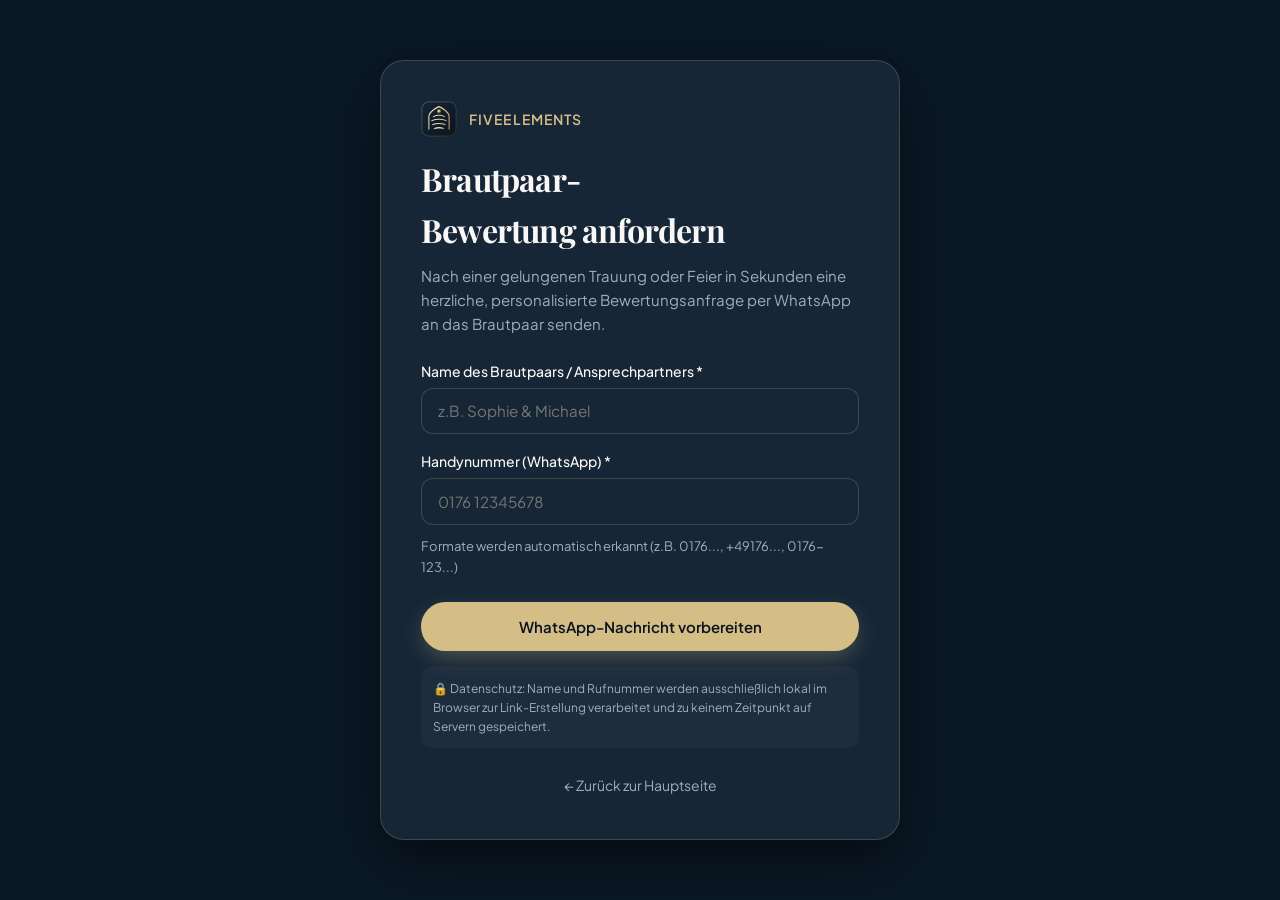
==== commit 0cbec51e: "feat: rename to FiveElements and add responsive WIP legal disclaimer modal" ====
--- a/bewertung.html
+++ b/bewertung.html
@@ -3,7 +3,7 @@
 <head>
   <meta charset="UTF-8">
   <meta name="viewport" content="width=device-width, initial-scale=1.0">
-  <title>Bewertungs-Tool – Pentavox Regensburg</title>
+  <title>Bewertungs-Tool – FiveElements</title>
   <meta name="robots" content="noindex, nofollow">
   <link rel="icon" type="image/svg+xml" href="favicon.svg">
   <link rel="preconnect" href="https://fonts.googleapis.com">
@@ -15,8 +15,8 @@
   <main class="bewertung-container">
     <div class="bewertung-card">
       <div style="display:flex; align-items:center; gap:0.75rem; margin-bottom:var(--sp-4);">
-        <img src="favicon.svg" alt="Pentavox Signet" width="36" height="36" style="border-radius:8px;">
-        <span style="font-size:0.875rem; letter-spacing:0.08em; text-transform:uppercase; color:var(--sc-accent); font-weight:600;">Pentavox Regensburg</span>
+        <img src="favicon.svg" alt="FiveElements Signet" width="36" height="36" style="border-radius:8px;">
+        <span style="font-size:0.875rem; letter-spacing:0.08em; text-transform:uppercase; color:var(--sc-accent); font-weight:600;">FiveElements</span>
       </div>
       <h1>Brautpaar-Bewertung anfordern</h1>
       <p class="bewertung-subtitle">Nach einer gelungenen Trauung oder Feier in Sekunden eine herzliche, personalisierte Bewertungsanfrage per WhatsApp an das Brautpaar senden.</p>
--- a/style.css
+++ b/style.css
@@ -1975,6 +1975,147 @@
   border-radius: 0.625rem;
 }
 
+/* === WIP / HAFTUNGSAUSSCHLUSS WARN-MODAL === */
+.wip-modal {
+  position: fixed;
+  inset: 0;
+  z-index: 20000;
+  display: flex;
+  align-items: center;
+  justify-content: center;
+  padding: clamp(0.75rem, 3vw, 2rem);
+  overflow-y: auto;
+  box-sizing: border-box;
+}
+.wip-modal[hidden] {
+  display: none !important;
+}
+.wip-modal-backdrop {
+  position: fixed;
+  inset: 0;
+  background: rgba(6, 13, 22, 0.88);
+  backdrop-filter: blur(14px);
+  -webkit-backdrop-filter: blur(14px);
+}
+.wip-modal-card {
+  position: relative;
+  z-index: 10;
+  width: 100%;
+  max-width: 680px;
+  max-height: calc(100dvh - 1.5rem);
+  overflow-y: auto;
+  box-sizing: border-box;
+  background: linear-gradient(165deg, var(--sc-surface-elevated), var(--sc-surface));
+  border: 2px solid var(--sc-accent);
+  border-radius: clamp(1rem, 3vw, 1.5rem);
+  padding: clamp(1.25rem, 4vw, 2.5rem);
+  color: var(--sc-ink);
+  box-shadow: 0 28px 80px -12px rgba(0, 0, 0, 0.75);
+  margin: auto;
+}
+.wip-modal-close {
+  position: absolute;
+  top: clamp(0.75rem, 2.5vw, 1.25rem);
+  right: clamp(0.75rem, 2.5vw, 1.25rem);
+  background: rgba(255, 255, 255, 0.08);
+  border: 1px solid rgba(255, 255, 255, 0.16);
+  color: var(--sc-ink);
+  width: 40px;
+  height: 40px;
+  border-radius: 50%;
+  display: flex;
+  align-items: center;
+  justify-content: center;
+  cursor: pointer;
+  font-size: 1.125rem;
+  transition: background 0.2s ease, color 0.2s ease;
+}
+.wip-modal-close:hover {
+  background: var(--sc-accent);
+  color: #0a1420;
+}
+.wip-badge {
+  display: inline-flex;
+  align-items: center;
+  gap: 0.5rem;
+  padding: 0.4rem 0.85rem;
+  border-radius: 999px;
+  background: rgba(216, 194, 146, 0.16);
+  border: 1px solid rgba(216, 194, 146, 0.45);
+  color: var(--sc-accent);
+  font-size: clamp(0.7rem, 2vw, 0.8125rem);
+  font-weight: 700;
+  letter-spacing: 0.06em;
+  text-transform: uppercase;
+  margin-bottom: 1rem;
+  padding-right: 1rem;
+  max-width: calc(100% - 3rem);
+}
+.wip-title {
+  font-family: var(--font-display, 'Playfair Display', Georgia, serif);
+  font-size: clamp(1.45rem, 4.5vw, 2.15rem);
+  line-height: 1.2;
+  color: #ffffff;
+  margin: 0 0 0.9rem;
+  padding-right: 2.25rem;
+}
+.wip-lead {
+  font-size: clamp(0.9375rem, 2.5vw, 1.0625rem);
+  line-height: 1.6;
+  color: var(--sc-ink-muted);
+  margin: 0 0 1.25rem;
+}
+.wip-legal-box {
+  background: rgba(10, 20, 32, 0.65);
+  border: 1px solid rgba(216, 194, 146, 0.35);
+  border-left: 4px solid var(--sc-accent);
+  border-radius: 0.75rem;
+  padding: clamp(0.9rem, 3vw, 1.25rem);
+  margin-bottom: 1.5rem;
+}
+.wip-slogan {
+  font-size: clamp(0.95rem, 2.6vw, 1.1rem);
+  font-weight: 700;
+  color: var(--sc-accent);
+  margin: 0 0 0.5rem;
+  line-height: 1.4;
+}
+.wip-legal-text {
+  font-size: clamp(0.8125rem, 2.2vw, 0.9375rem);
+  line-height: 1.55;
+  color: rgba(240, 244, 248, 0.88);
+  margin: 0;
+}
+.wip-actions {
+  display: flex;
+  flex-wrap: wrap;
+  gap: 0.75rem;
+  justify-content: flex-end;
+}
+.wip-accept-btn {
+  width: 100%;
+  min-height: 48px;
+  padding: 0.9rem 1.5rem;
+  border: none;
+  border-radius: 999px;
+  background: var(--sc-accent);
+  color: #0a1420;
+  font-weight: 700;
+  font-size: clamp(0.9375rem, 2.5vw, 1rem);
+  cursor: pointer;
+  transition: transform 0.15s ease, background 0.2s ease;
+}
+.wip-accept-btn:hover {
+  background: var(--sc-accent-hover);
+  transform: translateY(-1px);
+}
+@media (min-width: 520px) {
+  .wip-accept-btn {
+    width: auto;
+    min-width: 260px;
+  }
+}
+
 /* === REDUCED MOTION GUARD === */
 @media (prefers-reduced-motion: reduce) {
   *, *::before, *::after {
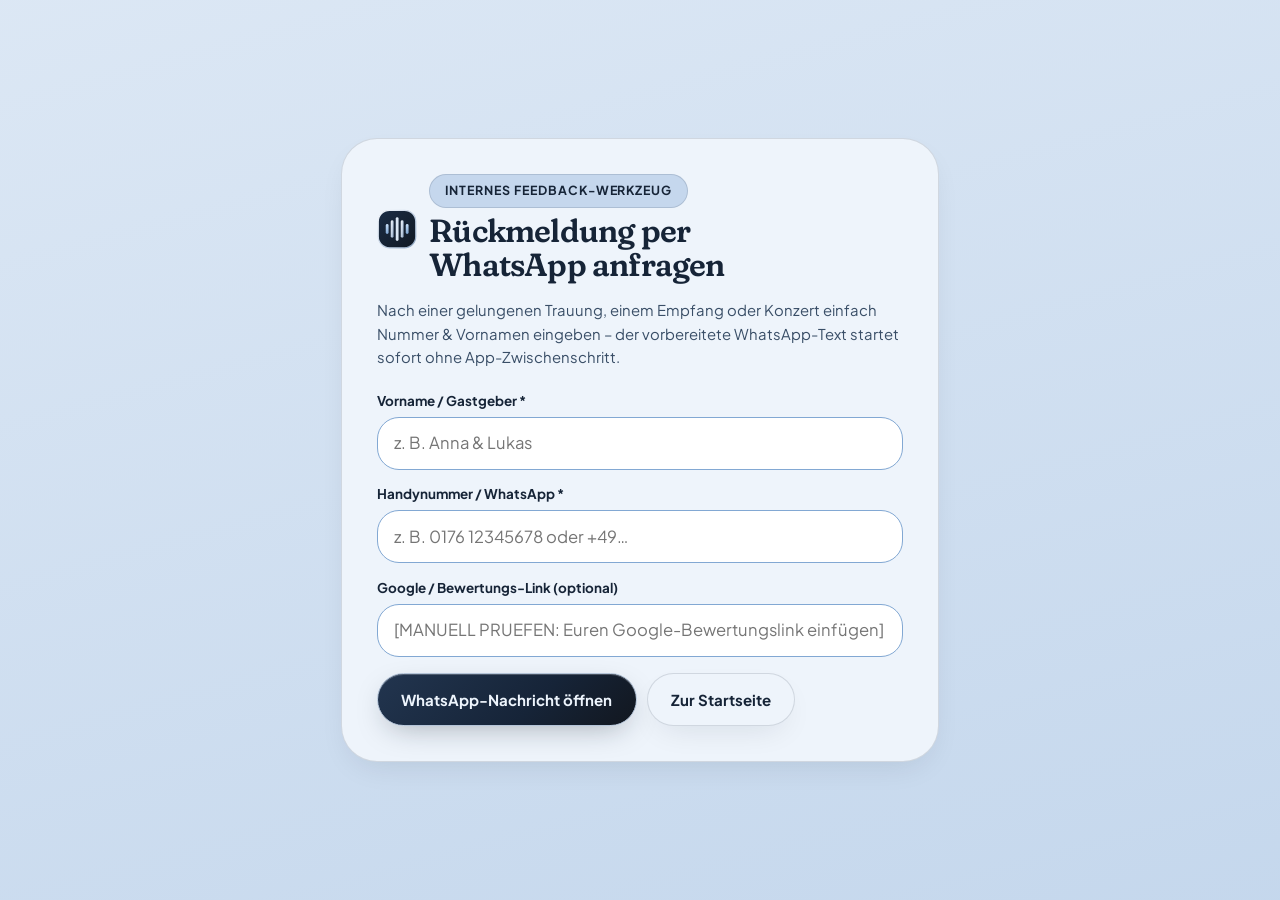
==== commit d7b27aaa: "feat: rebuild five elements website from Konzeptplan (pastel-blue & silver craft)" ====
--- a/bewertung.html
+++ b/bewertung.html
@@ -1,65 +1,56 @@
 <!DOCTYPE html>
-<html lang="de" data-theme="dark">
+<html lang="de">
 <head>
-  <meta charset="UTF-8">
-  <meta name="viewport" content="width=device-width, initial-scale=1.0">
-  <title>Bewertungs-Tool – FiveElements</title>
-  <meta name="robots" content="noindex, nofollow">
-  <link rel="icon" type="image/svg+xml" href="favicon.svg">
-  <link rel="preconnect" href="https://fonts.googleapis.com">
-  <link rel="preconnect" href="https://fonts.gstatic.com" crossorigin>
-  <link href="https://fonts.googleapis.com/css2?family=Playfair+Display:ital,wght@0,600;1,500&family=Plus+Jakarta+Sans:wght@400;500;600&display=swap" rel="stylesheet">
-  <link rel="stylesheet" href="style.css">
+  <meta charset="UTF-8" />
+  <meta name="viewport" content="width=device-width, initial-scale=1.0" />
+  <title>Feedback einholen – five elements (Intern)</title>
+  <meta name="robots" content="noindex, nofollow" />
+  <link rel="icon" type="image/svg+xml" href="/favicon.svg" />
+  <link rel="preconnect" href="https://fonts.googleapis.com" />
+  <link rel="preconnect" href="https://fonts.gstatic.com" crossorigin />
+  <link href="https://fonts.googleapis.com/css2?family=Fraunces:opsz,SOFT,wght@9..144,100,600..700&family=Plus+Jakarta+Sans:wght@400;600;700&display=swap" rel="stylesheet" />
+  <link rel="stylesheet" href="/style.css" />
 </head>
-<body style="background: var(--sc-canvas); min-height: 100vh;">
-  <main class="bewertung-container">
-    <div class="bewertung-card">
-      <div style="display:flex; align-items:center; gap:0.75rem; margin-bottom:var(--sp-4);">
-        <img src="favicon.svg" alt="FiveElements Signet" width="36" height="36" style="border-radius:8px;">
-        <span style="font-size:0.875rem; letter-spacing:0.08em; text-transform:uppercase; color:var(--sc-accent); font-weight:600;">FiveElements</span>
+<body class="section-periwinkle" style="min-height:100dvh; display:flex; align-items:center; padding-block:2rem;">
+  <main class="container" style="max-width:680px;">
+    <section class="wizard-card">
+      <div style="display:flex; align-items:center; gap:0.75rem; margin-bottom:1rem;">
+        <img src="/favicon.svg" alt="five elements Signet" width="40" height="40" style="border-radius:12px;" />
+        <div>
+          <span class="eyebrow">Internes Feedback-Werkzeug</span>
+          <h1 class="display-title" style="font-size:clamp(1.4rem, 3vw, 2rem); color:var(--fe-midnight); margin-top:0.35rem;">
+            Rückmeldung per WhatsApp anfragen
+          </h1>
+        </div>
       </div>
-      <h1>Brautpaar-Bewertung anfordern</h1>
-      <p class="bewertung-subtitle">Nach einer gelungenen Trauung oder Feier in Sekunden eine herzliche, personalisierte Bewertungsanfrage per WhatsApp an das Brautpaar senden.</p>
 
-      <form id="bewertungForm">
+      <p style="margin:0 0 1.25rem; color:var(--fe-ink-muted); font-size:0.93rem;">
+        Nach einer gelungenen Trauung, einem Empfang oder Konzert einfach Nummer &amp; Vornamen eingeben – der vorbereitete WhatsApp-Text startet sofort ohne App-Zwischenschritt.
+      </p>
+
+      <form id="reviewHelperForm" novalidate>
         <div class="form-field">
-          <label for="bKundenname">Name des Brautpaars / Ansprechpartners *</label>
-          <input type="text" id="bKundenname" name="kundenname" class="form-input"
-                 placeholder="z.B. Sophie & Michael" required autocomplete="name">
+          <label for="customerName">Vorname / Gastgeber *</label>
+          <input type="text" id="customerName" placeholder="z. B. Anna &amp; Lukas" required />
         </div>
-        <div class="form-field" style="margin-top:var(--sp-4)">
-          <label for="bTelefon">Handynummer (WhatsApp) *</label>
-          <input type="tel" id="bTelefon" name="telefon" class="form-input"
-                 placeholder="0176 12345678" required autocomplete="tel" inputmode="tel">
-          <small style="color:var(--sc-ink-muted);font-size:.8125rem;margin-top:.35rem;display:block">
-            Formate werden automatisch erkannt (z.B. 0176..., +49176..., 0176-123...)
-          </small>
+        <div class="form-field">
+          <label for="customerPhone">Handynummer / WhatsApp *</label>
+          <input type="tel" id="customerPhone" inputmode="tel" placeholder="z. B. 0176 12345678 oder +49…" required />
         </div>
-        <div style="margin-top:var(--sp-6)">
-          <button type="submit" class="btn-cta" style="width:100%; justify-content:center;">WhatsApp-Nachricht vorbereiten</button>
+        <div class="form-field">
+          <label for="reviewLinkInput">Google / Bewertungs-Link (optional)</label>
+          <input type="url" id="reviewLinkInput" placeholder="[MANUELL PRUEFEN: Euren Google-Bewertungslink einfügen]" />
+        </div>
+
+        <div style="display:flex; flex-wrap:wrap; gap:0.65rem; margin-top:1rem;">
+          <button type="submit" class="btn btn-primary">WhatsApp-Nachricht öffnen</button>
+          <a href="/" class="btn btn-pastel">Zur Startseite</a>
         </div>
       </form>
 
-      <!-- Ergebnis -->
-      <div id="bewertungResult" class="bewertung-result">
-        <p style="font-weight:600;color:var(--sc-ink);margin:0 0 var(--sp-3)">Ihre persönliche Nachricht ist bereit:</p>
-        <div class="bewertung-actions">
-          <a id="bewertungWaLink" href="#" target="_blank" rel="noopener noreferrer"
-             class="btn-cta" style="flex:1; justify-content:center;">In WhatsApp öffnen</a>
-          <button type="button" id="bewertungCopyBtn" class="btn-secondary">Link kopieren</button>
-        </div>
-      </div>
-
-      <!-- DSGVO-Hinweis -->
-      <div class="bewertung-dsgvo">
-        🔒 Datenschutz: Name und Rufnummer werden ausschließlich lokal im Browser zur Link-Erstellung verarbeitet und zu keinem Zeitpunkt auf Servern gespeichert.
-      </div>
-
-      <div style="margin-top:var(--sp-6); text-align:center;">
-        <a href="/" style="color:var(--sc-ink-muted); font-size:0.875rem; text-decoration:none;">&larr; Zurück zur Hauptseite</a>
-      </div>
-    </div>
+      <div id="reviewStatusBox" class="form-feedback" hidden></div>
+    </section>
   </main>
-  <script src="assets/js/bewertung.js" defer></script>
+  <script defer src="/assets/js/bewertung.js"></script>
 </body>
 </html>
--- a/style.css
+++ b/style.css
@@ -1,2122 +1,1954 @@
 /* ==========================================================================
-   PENTAVOX REGENSBURG - DAS 5-STIMMEN VOKALENSEMBLE
-   Design-System & Stylesheet (v8.0 Bespoke Unikat-Engine)
-   Farben: Kathedral-Nachtblau, Elfenbein-Sandstein, Champagner-Gold & Dom-Messing
+   five elements – DAS 5-STIMMEN A-CAPPELLA-ENSEMBLE
+   Design-System & Stylesheet (v8.0 Bespoke Pastel-Silver Craft Edition)
+   Farbwelt: Matte Pastell-Blautöne · Schiefer-Anthrazit · Gebürstetes Silber-Metallic
    ========================================================================== */
 
-/* === RESET & BOX-MODEL === */
+/* === 1. RESET & LENIS GUARD === */
 html {
   box-sizing: border-box;
-  scroll-behavior: auto !important; /* Lenis Smooth-Scroll Touchpad-Schutz */
+  scroll-behavior: auto !important;
   -webkit-text-size-adjust: 100%;
 }
+
 *, *::before, *::after {
   box-sizing: inherit;
 }
+
 body {
   margin: 0;
   padding: 0;
   overflow-x: hidden;
-  background-color: var(--sc-canvas);
-  color: var(--sc-ink);
+  background-color: var(--fe-canvas);
+  color: var(--fe-ink);
   font-family: var(--font-body);
   font-size: var(--text-body);
-  line-height: 1.6;
+  line-height: 1.58;
   -webkit-font-smoothing: antialiased;
   -moz-osx-font-smoothing: grayscale;
 }
+
 main {
   overflow-x: clip;
 }
 
-/* === CSS CUSTOM PROPERTIES === */
+img, svg, canvas {
+  display: block;
+  max-width: 100%;
+}
+
+button, input, select, textarea {
+  font: inherit;
+  color: inherit;
+}
+
+/* === 2. DESIGN TOKENS === */
 :root {
-  /* Kathedral-Nachtblau Basis & Surface */
-  --sc-canvas: hsl(211, 58%, 9%);         /* #0a1420 */
-  --sc-surface: hsl(210, 42%, 15%);       /* #162536 */
-  --sc-surface-elevated: hsl(210, 38%, 20%); /* #1f334a */
-  --sc-surface-glass: hsla(210, 42%, 15%, 0.72);
-
-  /* Warmer Elfenbein-Sandstein (Sektions-Hellkontrast) */
-  --sc-canvas-light: hsl(40, 24%, 95%);   /* #f6f3ee */
-  --sc-surface-light: #ffffff;
-  --sc-surface-light-card: #fcfbf9;
-  --sc-border-light: rgba(18, 30, 42, 0.12);
-
-  /* Champagner-Gold (WCAG AA >= 4.5:1 auf Nachtblau) */
-  --sc-accent: hsl(42, 48%, 68%);         /* #d8c292 */
-  --sc-accent-hover: hsl(42, 56%, 74%);   /* #e2cf9f */
-  --sc-accent-active: hsl(42, 45%, 58%);  /* #c2ab7b */
-  --sc-accent-subtle: hsla(42, 48%, 68%, 0.15);
-  --sc-accent-rgb: 216, 194, 146;
-
-  /* Dom-Messing & Glassmorphismus-Borders */
-  --sc-border: hsla(42, 48%, 68%, 0.22);
-  --sc-border-subtle: rgba(255, 255, 255, 0.08);
-  --sc-border-glow: hsla(42, 48%, 68%, 0.45);
-
-  /* Typografie Inks */
-  --sc-ink: hsl(40, 20%, 97%);            /* #faf8f5 Warmes Alabaster-Weiß */
-  --sc-ink-muted: hsl(212, 14%, 68%);     /* #a3abb5 Feines Quarz-Grau */
-  --sc-ink-dark: hsl(211, 50%, 14%);      /* #121e2a Tiefes Dom-Anthrazit */
-  --sc-ink-muted-dark: hsl(212, 18%, 38%);/* #4f5f70 Muted auf Sandstein */
-
-  /* Typografie-Familien */
-  --font-display: 'Playfair Display', Georgia, serif;
+  /* Matte Pastell-Blautöne & Frosted Layers */
+  --fe-canvas: hsl(212, 54%, 91%);          /* #dce8f5 */
+  --fe-canvas-deep: hsl(212, 52%, 85%);     /* #c4daf0 */
+  --fe-surface: hsl(212, 62%, 96%);         /* #edf4fc */
+  --fe-surface-card: hsl(212, 56%, 94%);    /* #e6f0fb */
+  --fe-pastel-accent: hsl(212, 55%, 79%);   /* #adc8e6 */
+  --fe-pastel-denim: hsl(212, 48%, 67%);    /* #82a7d1 */
+
+  /* Leichte dunkle Akzente & weiches Schwarz / Anthrazit */
+  --fe-midnight: hsl(215, 43%, 15%);        /* #162438 */
+  --fe-midnight-elevated: hsl(215, 40%, 21%); /* #20334d */
+  --fe-charcoal: hsl(216, 28%, 10%);        /* #12171f */
+  --fe-slate-glass: hsla(215, 43%, 15%, 0.88);
+  --fe-pastel-glass: hsla(212, 62%, 96%, 0.84);
+
+  /* Silber-Metallic Verläufe & Borders */
+  --fe-silver-solid: #e4ecf6;
+  --fe-silver-mid: #b4c4d8;
+  --fe-silver-dark: #7d93ae;
+  --fe-silver-grad: linear-gradient(135deg, #ffffff 0%, #cddbef 36%, #99afc9 66%, #eef4fc 100%);
+  --fe-silver-chip: linear-gradient(135deg, #22354f 0%, #162438 60%, #12171f 100%);
+  --fe-border-pastel: rgba(22, 36, 56, 0.14);
+  --fe-border-silver: rgba(205, 220, 238, 0.42);
+
+  /* Inks (WCAG AA >= 4.5:1 geprüft) */
+  --fe-ink: #131c29;
+  --fe-ink-muted: #394e67;
+  --fe-ink-on-dark: #edf4fc;
+  --fe-ink-muted-dark: #b6c6da;
+
+  /* Typografie */
+  --font-display: 'Fraunces', Georgia, serif;
   --font-body: 'Plus Jakarta Sans', system-ui, -apple-system, sans-serif;
 
-  /* Fluid Typografie Skalierung via clamp() */
-  --text-hero: clamp(2rem, 5.5vw, 4.25rem);
-  --text-h2: clamp(1.75rem, 3.8vw, 3rem);
-  --text-h3: clamp(1.2rem, 2.2vw, 1.75rem);
-  --text-body: clamp(0.9375rem, 0.9rem + 0.18vw, 1.0625rem);
-  --text-small: clamp(0.8125rem, 0.8rem + 0.05vw, 0.875rem);
-
-  /* Spacing-System (4px Basis) */
-  --sp-1: 0.25rem;
-  --sp-2: 0.5rem;
-  --sp-3: 0.75rem;
-  --sp-4: 1rem;
-  --sp-6: 1.5rem;
-  --sp-8: 2rem;
-  --sp-12: 3rem;
-  --sp-16: 4rem;
-  --sp-24: 6rem;
-  --sp-32: 8rem;
-
-  /* Emil Kowalski Craft Motion Tokens */
-  --ease-out-expo: cubic-bezier(0.16, 1, 0.3, 1);
-  --ease-out-spring: cubic-bezier(0.34, 1.56, 0.64, 1);
-  --duration-micro: 180ms;
-  --duration-ui: 240ms;
-  --duration-smooth: 450ms;
-}
-
-/* === ACCESSIBILITY & SKIP-LINK === */
+  /* Fluid Typografie via clamp() */
+  --text-hero: clamp(2.05rem, 4.8vw, 4.15rem);
+  --text-h2: clamp(1.65rem, 3.3vw, 2.85rem);
+  --text-h3: clamp(1.18rem, 1.9vw, 1.55rem);
+  --text-body: clamp(0.95rem, 0.91rem + 0.16vw, 1.05rem);
+  --text-small: clamp(0.8125rem, 0.79rem + 0.08vw, 0.875rem);
+
+  /* Radien (durchgehend abgerundet) */
+  --radius-sm: 14px;
+  --radius-md: 22px;
+  --radius-lg: 28px;
+  --radius-xl: 36px;
+  --radius-pill: 9999px;
+
+  /* Schatten (weich & matt) */
+  --shadow-soft: 0 12px 32px -12px rgba(18, 28, 42, 0.12);
+  --shadow-elevated: 0 20px 50px -18px rgba(18, 28, 42, 0.22);
+  --shadow-silver: 0 10px 30px -10px rgba(18, 28, 42, 0.35), inset 0 1px 0 rgba(255, 255, 255, 0.22);
+
+  /* Motion Timing (Emil Kowalski Craft) */
+  --ease-expo: cubic-bezier(0.16, 1, 0.3, 1);
+  --ease-spring: cubic-bezier(0.34, 1.56, 0.64, 1);
+  --dur-fast: 160ms;
+  --dur-ui: 240ms;
+  --dur-smooth: 420ms;
+}
+
+/* === 3. ACCESSIBILITY & BASIS-TYPO === */
 .skip-link {
   position: absolute;
-  top: -100px;
+  top: -120px;
   left: 1rem;
-  background: var(--sc-accent);
-  color: #0a1420;
+  z-index: 9999;
   padding: 0.75rem 1.25rem;
-  font-weight: 700;
-  z-index: 10001;
-  border-radius: 0 0 8px 8px;
+  border-radius: var(--radius-pill);
+  background: var(--fe-midnight);
+  color: var(--fe-ink-on-dark);
+  border: 2px solid var(--fe-silver-mid);
+  font-weight: 700;
   text-decoration: none;
-  transition: top var(--duration-micro) var(--ease-out-expo);
+  transition: top var(--dur-fast) var(--ease-expo);
 }
 .skip-link:focus {
-  top: 0;
+  top: 1rem;
+}
+
+.sr-only {
+  position: absolute;
+  width: 1px;
+  height: 1px;
+  padding: 0;
+  margin: -1px;
+  overflow: hidden;
+  clip: rect(0, 0, 0, 0);
+  white-space: nowrap;
+  border: 0;
 }
 
 :focus-visible {
-  outline: 2px solid var(--sc-accent) !important;
-  outline-offset: 3px !important;
-  border-radius: 4px;
-}
-button:focus-visible, a:focus-visible, input:focus-visible, select:focus-visible, textarea:focus-visible {
-  outline: 2px solid var(--sc-accent) !important;
-  outline-offset: 2px !important;
-}
-
-/* === NATIVE PERFORMANCE OPTIMIERUNG === */
-section:not(#hero) {
-  content-visibility: auto;
-  contain-intrinsic-size: auto 600px;
-}
-
-/* === CONTAINER (FULL-CANVAS WIDESCREEN HARMONIE) === */
+  outline: 3px solid var(--fe-midnight);
+  outline-offset: 3px;
+}
+
+.section-midnight :focus-visible,
+.site-footer :focus-visible,
+.mobile-drawer :focus-visible,
+.chat-panel :focus-visible {
+  outline: 3px solid var(--fe-pastel-accent);
+  outline-offset: 3px;
+}
+
 .container {
   width: 100%;
   max-width: 1440px;
-  margin: 0 auto;
-  padding-left: clamp(1.25rem, 3.5vw, 3.5rem);
-  padding-right: clamp(1.25rem, 3.5vw, 3.5rem);
-}
-
-/* === TYPOGRAFIE STYLES === */
-h1, h2, h3, h4, .font-display {
+  margin-inline: auto;
+  padding-inline: clamp(1rem, 3.2vw, 3.25rem);
+}
+
+.section-block {
+  padding-block: clamp(3.5rem, 6.5vw, 6.25rem);
+  position: relative;
+  scroll-margin-top: 92px;
+}
+
+section[id],
+div[id="budgetRechnerBox"] {
+  scroll-margin-top: 92px;
+}
+
+.section-pastel {
+  background-color: var(--fe-canvas);
+  color: var(--fe-ink);
+}
+
+.section-frosted {
+  background-color: var(--fe-surface);
+  color: var(--fe-ink);
+  border-block: 1px solid var(--fe-border-pastel);
+}
+
+.section-periwinkle {
+  background: linear-gradient(165deg, var(--fe-canvas) 0%, var(--fe-canvas-deep) 100%);
+  color: var(--fe-ink);
+}
+
+.section-midnight {
+  background: radial-gradient(circle at 12% 15%, rgba(173, 200, 230, 0.14) 0%, transparent 45%),
+              radial-gradient(circle at 88% 85%, rgba(130, 167, 209, 0.14) 0%, transparent 45%),
+              linear-gradient(165deg, var(--fe-midnight) 0%, var(--fe-charcoal) 100%);
+  color: var(--fe-ink-on-dark);
+}
+
+.eyebrow {
+  display: inline-flex;
+  align-items: center;
+  gap: 0.5rem;
+  padding: 0.38rem 0.9rem;
+  border-radius: var(--radius-pill);
+  font-size: 0.78rem;
+  font-weight: 700;
+  letter-spacing: 0.08em;
+  text-transform: uppercase;
+  background: var(--fe-canvas-deep);
+  color: var(--fe-midnight);
+  border: 1px solid var(--fe-border-pastel);
+}
+
+.section-midnight .eyebrow {
+  background: rgba(173, 200, 230, 0.12);
+  color: var(--fe-silver-solid);
+  border: 1px solid var(--fe-border-silver);
+}
+
+.display-title {
   font-family: var(--font-display);
+  font-variation-settings: "SOFT" 100, "WONK" 0;
+  font-weight: 600;
   letter-spacing: -0.025em;
-  font-feature-settings: "liga" 1, "kern" 1;
+  line-height: 1.09;
   text-wrap: balance;
   margin: 0;
 }
-.italic-accent {
-  font-style: italic;
-  font-weight: 500;
-  color: var(--sc-accent);
-}
-.eyebrow {
+
+.section-title {
+  font-size: var(--text-h2);
+  margin-top: 0.85rem;
+  margin-bottom: 0.75rem;
+}
+
+.section-lead {
+  font-size: clamp(1rem, 1.1vw, 1.15rem);
+  max-width: 62ch;
+  color: var(--fe-ink-muted);
+  margin: 0;
+}
+
+.section-midnight .section-lead {
+  color: var(--fe-ink-muted-dark);
+}
+
+.silver-sheen {
+  color: var(--fe-silver-solid);
+  background: var(--fe-silver-grad);
+  -webkit-background-clip: text;
+  background-clip: text;
+  -webkit-text-fill-color: transparent;
+}
+
+.silver-pill-accent {
+  display: inline-block;
+  padding: 0.1em 0.52em;
+  border-radius: var(--radius-pill);
+  background: var(--fe-silver-chip);
+  color: var(--fe-silver-solid);
+  border: 1px solid var(--fe-border-silver);
+  box-shadow: 0 6px 18px -8px rgba(18, 28, 42, 0.35), inset 0 1px 0 rgba(255, 255, 255, 0.25);
+}
+
+.section-head {
+  display: flex;
+  flex-wrap: wrap;
+  justify-content: space-between;
+  align-items: flex-end;
+  gap: 1.5rem;
+  margin-bottom: clamp(2rem, 4vw, 3rem);
+}
+
+/* === 4. BUTTONS === */
+.btn {
   display: inline-flex;
   align-items: center;
-  gap: 0.5rem;
-  font-family: var(--font-body);
-  font-size: 0.8125rem;
-  font-weight: 600;
-  text-transform: uppercase;
-  letter-spacing: 0.12em;
-  color: var(--sc-accent);
-  margin-bottom: var(--sp-3);
-}
-.section-subtitle {
-  color: var(--sc-ink-muted);
-  max-width: 65ch;
-  font-size: clamp(1rem, 1.2vw, 1.15rem);
-  margin: var(--sp-3) 0 0;
-  line-height: 1.65;
-}
-
-/* === BUTTONS & CTAS === */
-.btn-cta, .btn-primary, .btn-secondary, .btn-outline {
-  display: inline-flex;
-  align-items: center;
   justify-content: center;
-  gap: 0.6rem;
-  font-family: var(--font-body);
-  font-size: 0.9375rem;
-  font-weight: 600;
-  padding: 0.875rem 1.75rem;
-  border-radius: 9999px;
+  gap: 0.55rem;
+  padding: 0.85rem 1.45rem;
+  border-radius: var(--radius-pill);
+  font-weight: 700;
+  font-size: 0.94rem;
   text-decoration: none;
+  border: 1.5px solid transparent;
   cursor: pointer;
-  border: 1px solid transparent;
-  transition: transform var(--duration-micro) var(--ease-out-expo),
-              box-shadow var(--duration-micro) var(--ease-out-expo),
-              background var(--duration-micro) var(--ease-out-expo),
-              border-color var(--duration-micro) var(--ease-out-expo),
-              color var(--duration-micro) var(--ease-out-expo);
-  box-sizing: border-box;
-  max-width: 100%;
-  white-space: normal;
-  text-align: center;
-  touch-action: manipulation;
-}
-.btn-cta, .btn-primary {
-  background: var(--sc-accent);
-  color: #0a1420;
-  box-shadow: 0 8px 24px -4px hsla(42, 48%, 68%, 0.35);
-}
-.btn-cta:hover, .btn-primary:hover {
-  background: var(--sc-accent-hover);
-  box-shadow: 0 12px 32px -4px hsla(42, 48%, 68%, 0.45);
-}
-.btn-cta:active, .btn-primary:active {
-  transform: scale(0.98) translateY(1px);
-}
-.btn-secondary {
-  background: rgba(255, 255, 255, 0.06);
-  color: var(--sc-ink);
-  border-color: var(--sc-border);
-  backdrop-filter: blur(8px);
-}
-.btn-secondary:hover {
-  background: rgba(255, 255, 255, 0.12);
-  border-color: var(--sc-accent);
-  color: #ffffff;
-}
-.btn-secondary:active {
-  transform: scale(0.98);
-}
-.btn-outline-gold {
-  background: transparent;
-  color: var(--sc-accent);
-  border: 1.5px solid var(--sc-accent);
-}
-.btn-outline-gold:hover {
-  background: var(--sc-accent);
-  color: #0a1420;
-}
-
-/* === HEADER & SITE-NAV === */
+  white-space: nowrap;
+  transition: transform var(--dur-fast) var(--ease-expo),
+              background-color var(--dur-ui) var(--ease-expo),
+              border-color var(--dur-ui) var(--ease-expo),
+              box-shadow var(--dur-ui) var(--ease-expo);
+}
+
+.btn:active {
+  transform: scale(0.97);
+}
+
+.btn-primary {
+  background: var(--fe-silver-chip);
+  color: var(--fe-ink-on-dark);
+  border-color: var(--fe-silver-mid);
+  box-shadow: var(--shadow-silver);
+}
+.btn-primary:hover {
+  transform: translateY(-2px);
+  border-color: #ffffff;
+  box-shadow: 0 14px 32px -10px rgba(18, 28, 42, 0.45);
+}
+
+.section-midnight .btn-primary {
+  background: var(--fe-silver-grad);
+  color: var(--fe-midnight);
+  border-color: #ffffff;
+}
+
+.btn-pastel {
+  background: var(--fe-surface);
+  color: var(--fe-midnight);
+  border-color: var(--fe-border-pastel);
+  box-shadow: var(--shadow-soft);
+}
+.btn-pastel:hover {
+  transform: translateY(-2px);
+  background: #ffffff;
+  border-color: var(--fe-midnight);
+}
+
+.btn-outline-light {
+  background: rgba(255, 255, 255, 0.08);
+  color: var(--fe-ink-on-dark);
+  border-color: var(--fe-border-silver);
+}
+.btn-outline-light:hover {
+  background: rgba(255, 255, 255, 0.16);
+  border-color: #ffffff;
+}
+
+.btn-sm {
+  padding: 0.58rem 1.05rem;
+  font-size: 0.85rem;
+}
+
+/* === 5. NAVBAR (STICKY PILL <= 74PX, BREAKPOINT 1024PX) === */
 .site-header {
   position: fixed;
   top: 0;
   left: 0;
-  width: 100%;
-  z-index: 1000;
-  padding: 1.25rem 0;
-  transition: padding var(--duration-ui) var(--ease-out-expo),
-              background var(--duration-ui) var(--ease-out-expo),
-              border-color var(--duration-ui) var(--ease-out-expo),
-              box-shadow var(--duration-ui) var(--ease-out-expo);
-}
-.site-header.scrolled {
-  padding: 0.75rem 0;
-  background: hsla(211, 58%, 9%, 0.88);
+  right: 0;
+  z-index: 950;
+  padding: 0.75rem clamp(0.75rem, 3vw, 2.5rem);
+  pointer-events: none;
+}
+
+.navbar-pill {
+  pointer-events: auto;
+  max-width: 1440px;
+  margin-inline: auto;
+  height: 66px;
+  padding-inline: 1rem 1.15rem;
+  border-radius: var(--radius-pill);
+  background: var(--fe-pastel-glass);
   backdrop-filter: blur(16px);
   -webkit-backdrop-filter: blur(16px);
-  border-bottom: 1px solid var(--sc-border);
-  box-shadow: 0 12px 36px -8px rgba(0, 0, 0, 0.45);
-}
-.header-nav {
+  border: 1.5px solid rgba(255, 255, 255, 0.78);
+  box-shadow: 0 12px 32px -14px rgba(18, 28, 42, 0.2), inset 0 1px 0 rgba(255, 255, 255, 0.8);
   display: flex;
   align-items: center;
   justify-content: space-between;
-  gap: var(--sp-4);
-  width: 100%;
-}
+  gap: 1rem;
+  transition: background-color var(--dur-ui) var(--ease-expo),
+              border-color var(--dur-ui) var(--ease-expo),
+              box-shadow var(--dur-ui) var(--ease-expo);
+}
+
+.site-header.is-scrolled .navbar-pill {
+  background: var(--fe-slate-glass);
+  border-color: var(--fe-border-silver);
+  color: var(--fe-ink-on-dark);
+  box-shadow: var(--shadow-elevated);
+}
+
 .brand-link {
-  display: flex;
-  align-items: center;
-  gap: 0.75rem;
+  display: inline-flex;
+  align-items: center;
+  gap: 0.7rem;
   text-decoration: none;
-  color: var(--sc-ink);
+  color: inherit;
   flex-shrink: 0;
 }
-.brand-logo-img {
-  width: 38px;
-  height: 38px;
-  border-radius: 9px;
-  filter: drop-shadow(0 2px 8px rgba(216, 194, 146, 0.3));
-}
+
+.brand-mark {
+  width: 40px;
+  height: 40px;
+  border-radius: 13px;
+  flex-shrink: 0;
+}
+
+.brand-text-wrap {
+  display: flex;
+  flex-direction: column;
+  line-height: 1.05;
+}
+
 .brand-name {
   font-family: var(--font-display);
-  font-size: 1.25rem;
-  font-weight: 600;
-  letter-spacing: -0.01em;
-  display: flex;
-  flex-direction: column;
-  line-height: 1.1;
-}
-.brand-name small {
-  font-family: var(--font-body);
-  font-size: 0.6875rem;
-  font-weight: 500;
-  letter-spacing: 0.1em;
+  font-size: 1.22rem;
+  font-weight: 700;
+  letter-spacing: -0.02em;
+  white-space: nowrap;
+}
+
+.brand-sub {
+  font-size: 0.68rem;
+  font-weight: 700;
+  letter-spacing: 0.08em;
   text-transform: uppercase;
-  color: var(--sc-accent);
-}
+  opacity: 0.75;
+  white-space: nowrap;
+}
+
 .nav-links {
   display: flex;
   align-items: center;
-  gap: var(--sp-6);
+  gap: 0.25rem;
   list-style: none;
   margin: 0;
   padding: 0;
+}
+
+.nav-links a {
+  display: inline-block;
+  padding: 0.45rem 0.78rem;
+  border-radius: var(--radius-pill);
+  font-size: 0.875rem;
+  font-weight: 600;
+  text-decoration: none;
+  color: inherit;
   white-space: nowrap;
-}
-.nav-links a {
-  position: relative;
-  text-decoration: none;
-  color: var(--sc-ink-muted);
-  font-size: 0.9375rem;
-  font-weight: 500;
-  padding: 0.35rem 0;
-  transition: color var(--duration-micro) ease;
-}
+  transition: background-color var(--dur-fast) var(--ease-expo), color var(--dur-fast) var(--ease-expo);
+}
+
 .nav-links a:hover {
-  color: var(--sc-ink);
-}
-.nav-links a::after {
-  content: '';
-  position: absolute;
-  bottom: 0;
-  left: 50%;
-  width: 0;
-  height: 2px;
-  background: var(--sc-accent);
-  transition: width var(--duration-ui) var(--ease-out-expo), left var(--duration-ui) var(--ease-out-expo);
-  border-radius: 2px;
-}
-@media (hover: hover) and (pointer: fine) {
-  .nav-links a:hover::after {
-    width: 100%;
-    left: 0;
-  }
-}
-.header-actions {
-  display: flex;
-  align-items: center;
-  gap: 1rem;
-}
-.hamburger {
+  background: rgba(22, 36, 56, 0.09);
+}
+
+.site-header.is-scrolled .nav-links a:hover {
+  background: rgba(237, 244, 252, 0.14);
+}
+
+.nav-actions {
+  display: flex;
+  align-items: center;
+  gap: 0.6rem;
+  flex-shrink: 0;
+}
+
+.nav-cta-btn {
+  padding: 0.56rem 1.15rem;
+  font-size: 0.86rem;
+}
+
+.site-header.is-scrolled .nav-cta-btn {
+  background: var(--fe-silver-grad);
+  color: var(--fe-midnight);
+  border-color: #ffffff;
+}
+
+.hamburger-btn {
   display: none;
-  background: transparent;
-  border: 1px solid var(--sc-border);
-  color: var(--sc-ink);
   width: 44px;
   height: 44px;
-  border-radius: 0.75rem;
+  border-radius: var(--radius-pill);
+  border: 1.5px solid var(--fe-border-pastel);
+  background: var(--fe-surface);
+  color: var(--fe-midnight);
   align-items: center;
   justify-content: center;
+  flex-direction: column;
+  gap: 5px;
   cursor: pointer;
   padding: 0;
-  transition: background var(--duration-micro) ease, border-color var(--duration-micro) ease;
-}
-.hamburger:hover {
-  border-color: var(--sc-accent);
-  background: rgba(255, 255, 255, 0.05);
-}
-
-/* Hamburger Breakpoint bei 1024px (Schutz vor Navbar-Umbruch) */
+}
+
+.site-header.is-scrolled .hamburger-btn {
+  background: var(--fe-midnight-elevated);
+  border-color: var(--fe-border-silver);
+  color: var(--fe-ink-on-dark);
+}
+
+.hamburger-line {
+  width: 19px;
+  height: 2px;
+  border-radius: 2px;
+  background: currentColor;
+  transition: transform var(--dur-ui) var(--ease-expo), opacity var(--dur-fast) var(--ease-expo);
+}
+
 @media (max-width: 1024px) {
-  .nav-links, .header-cta {
+  .nav-links,
+  .nav-cta-desktop {
     display: none;
   }
-  .hamburger {
-    display: flex;
+  .hamburger-btn {
+    display: inline-flex;
   }
 }
 
-/* Mobile-Navigation Dialog */
-.mobile-menu {
+/* Mobile Drawer */
+.mobile-drawer {
   position: fixed;
   inset: 0;
-  background: hsla(211, 58%, 8%, 0.98);
-  backdrop-filter: blur(24px);
-  -webkit-backdrop-filter: blur(24px);
-  z-index: 9999;
+  z-index: 1200;
+  background: linear-gradient(165deg, var(--fe-midnight) 0%, var(--fe-charcoal) 100%);
+  color: var(--fe-ink-on-dark);
+  padding: 1.5rem clamp(1.25rem, 4vw, 2.5rem);
   display: flex;
   flex-direction: column;
-  padding: 2rem 1.5rem;
+  justify-content: space-between;
   opacity: 0;
+  visibility: hidden;
   pointer-events: none;
-  transition: opacity var(--duration-ui) var(--ease-out-expo);
-}
-.mobile-menu.is-open {
+  transform: translateY(-10px);
+  transition: opacity var(--dur-ui) var(--ease-expo),
+              transform var(--dur-ui) var(--ease-expo),
+              visibility var(--dur-ui);
+}
+
+.mobile-drawer.is-open {
   opacity: 1;
+  visibility: visible;
   pointer-events: auto;
-}
-.mobile-menu-header {
+  transform: translateY(0);
+}
+
+.mobile-drawer-head {
   display: flex;
   align-items: center;
   justify-content: space-between;
-  margin-bottom: var(--sp-8);
-}
-.mobile-menu-links {
+}
+
+.drawer-close-btn {
+  width: 44px;
+  height: 44px;
+  border-radius: var(--radius-pill);
+  border: 1.5px solid var(--fe-border-silver);
+  background: rgba(255, 255, 255, 0.08);
+  color: var(--fe-ink-on-dark);
+  font-size: 1.35rem;
+  cursor: pointer;
+}
+
+.mobile-nav-list {
   list-style: none;
+  margin: 1.5rem 0;
   padding: 0;
-  margin: 0;
-  display: flex;
-  flex-direction: column;
-  gap: 1.25rem;
-}
-.mobile-menu-links a {
+  display: grid;
+  gap: 0.65rem;
+}
+
+.mobile-nav-list a {
+  display: flex;
+  align-items: center;
+  justify-content: space-between;
+  padding: 0.95rem 1.2rem;
+  border-radius: var(--radius-md);
+  background: rgba(237, 244, 252, 0.06);
+  border: 1px solid rgba(205, 220, 238, 0.16);
+  color: var(--fe-ink-on-dark);
   text-decoration: none;
+  font-weight: 700;
+  font-size: 1.08rem;
+}
+
+/* === 6. HERO SECTION === */
+.hero-section {
+  min-height: 100dvh;
+  padding-top: clamp(5.5rem, 8.2vw, 6.5rem);
+  padding-bottom: clamp(4rem, 6vw, 5.5rem);
+  background:
+    radial-gradient(circle at 15% 18%, rgba(255, 255, 255, 0.68) 0%, transparent 45%),
+    radial-gradient(circle at 86% 24%, rgba(130, 167, 209, 0.36) 0%, transparent 44%),
+    linear-gradient(155deg, var(--fe-surface) 0%, var(--fe-canvas) 54%, var(--fe-canvas-deep) 100%);
+  display: flex;
+  align-items: center;
+}
+
+.hero-grid {
+  display: grid;
+  grid-template-columns: minmax(0, 1.15fr) minmax(0, 0.92fr);
+  gap: clamp(1.75rem, 4vw, 3.75rem);
+  align-items: center;
+}
+
+.hero-badges {
+  display: flex;
+  flex-wrap: wrap;
+  gap: 0.55rem;
+  margin-bottom: 1.1rem;
+}
+
+.greeting-pill {
+  display: inline-flex;
+  align-items: center;
+  gap: 0.45rem;
+  padding: 0.38rem 0.88rem;
+  border-radius: var(--radius-pill);
+  font-size: 0.8rem;
+  font-weight: 600;
+  background: var(--fe-silver-chip);
+  color: var(--fe-silver-solid);
+  border: 1px solid var(--fe-border-silver);
+}
+
+.greeting-dot {
+  width: 8px;
+  height: 8px;
+  border-radius: 50%;
+  background: #a5d4ff;
+  box-shadow: 0 0 0 4px rgba(165, 212, 255, 0.25);
+}
+
+.hero-h1 {
+  font-size: var(--text-hero);
+  color: var(--fe-midnight);
+  margin-bottom: 1rem;
+}
+
+.hero-sub {
+  font-size: clamp(1rem, 1.25vw, 1.18rem);
+  color: var(--fe-ink-muted);
+  max-width: 56ch;
+  margin: 0 0 1.5rem;
+}
+
+.hero-cta-row {
+  display: flex;
+  flex-wrap: wrap;
+  gap: 0.8rem;
+  margin-bottom: 1.5rem;
+}
+
+.hero-trust-strip {
+  display: grid;
+  grid-template-columns: repeat(3, minmax(0, 1fr));
+  gap: 0.75rem;
+  padding: 0.95rem 1.1rem;
+  border-radius: var(--radius-lg);
+  background: rgba(255, 255, 255, 0.55);
+  border: 1.5px solid rgba(255, 255, 255, 0.85);
+  box-shadow: var(--shadow-soft);
+}
+
+.trust-metric {
+  min-width: 0;
+}
+
+.trust-val {
+  display: block;
   font-family: var(--font-display);
-  font-size: 1.5rem;
-  color: var(--sc-ink);
+  font-size: clamp(1.1rem, 1.6vw, 1.45rem);
+  font-weight: 700;
+  color: var(--fe-midnight);
+}
+
+.trust-lbl {
   display: block;
-  padding: 0.5rem 0;
-  border-bottom: 1px solid var(--sc-border-subtle);
-}
-.mobile-menu-links a:hover, .mobile-menu-links a:focus {
-  color: var(--sc-accent);
-}
-.mobile-menu-footer {
-  margin-top: auto;
-  display: flex;
-  flex-direction: column;
-  gap: 1rem;
-}
-
-/* === HERO SECTION (Sektion 1) === */
-.hero-section {
+  font-size: 0.78rem;
+  font-weight: 600;
+  color: var(--fe-ink-muted);
+}
+
+.domspatzen-clarification {
+  margin-top: 1rem;
+  padding: 0.72rem 1rem;
+  border-radius: var(--radius-md);
+  background: rgba(173, 200, 230, 0.32);
+  border: 1px solid var(--fe-border-pastel);
+  font-size: 0.82rem;
+  color: var(--fe-midnight);
+}
+
+/* Hero Visual Card */
+.hero-visual-card {
   position: relative;
-  min-height: calc(100dvh - 64px);
-  display: flex;
-  align-items: center;
-  padding-top: clamp(6.5rem, 12vh, 9rem);
-  padding-bottom: clamp(3rem, 6vh, 5rem);
-  background: var(--sc-canvas);
+  border-radius: var(--radius-xl);
+  padding: 0.85rem;
+  background: var(--fe-silver-chip);
+  border: 1.5px solid var(--fe-border-silver);
+  box-shadow: var(--shadow-elevated);
+}
+
+.hero-media-wrap {
+  position: relative;
+  border-radius: var(--radius-lg);
   overflow: hidden;
-}
-.hero-bg-media {
-  position: absolute;
-  inset: 0;
-  z-index: 1;
-  pointer-events: none;
-}
-.hero-bg-media img {
+  aspect-ratio: 4 / 3;
+  background: var(--fe-midnight-elevated);
+}
+
+.hero-media-wrap img {
   width: 100%;
   height: 100%;
   object-fit: cover;
-  opacity: 0.22;
-  filter: saturate(110%) brightness(85%);
-}
-.hero-gradient-overlay {
+  object-position: center 24%;
+}
+
+.hero-media-overlay {
   position: absolute;
-  inset: 0;
-  background: radial-gradient(circle at 75% 35%, hsla(210, 42%, 18%, 0.45) 0%, transparent 65%),
-              linear-gradient(180deg, rgba(10, 20, 32, 0.7) 0%, var(--sc-canvas) 92%);
-  z-index: 2;
+  inset: auto 0 0 0;
+  padding: 1.25rem 1rem 0.9rem;
+  background: linear-gradient(to top, rgba(16, 25, 38, 0.92) 0%, rgba(16, 25, 38, 0.52) 60%, transparent 100%);
+  color: var(--fe-ink-on-dark);
+  display: flex;
+  flex-wrap: wrap;
+  align-items: center;
+  justify-content: space-between;
+  gap: 0.75rem;
+}
+
+.hero-wave-chip {
+  display: inline-flex;
+  align-items: center;
+  gap: 0.55rem;
+  font-size: 0.84rem;
+  font-weight: 700;
+}
+
+.eq-bars {
+  display: inline-flex;
+  align-items: flex-end;
+  gap: 3px;
+  height: 18px;
+}
+
+.eq-bars span {
+  width: 3px;
+  border-radius: 3px;
+  background: var(--fe-pastel-accent);
+  animation: eqPulse 1.3s ease-in-out infinite alternate;
+}
+.eq-bars span:nth-child(1) { height: 7px; animation-delay: 0s; }
+.eq-bars span:nth-child(2) { height: 14px; animation-delay: 0.15s; background: #ffffff; }
+.eq-bars span:nth-child(3) { height: 18px; animation-delay: 0.3s; }
+.eq-bars span:nth-child(4) { height: 12px; animation-delay: 0.45s; background: #ffffff; }
+.eq-bars span:nth-child(5) { height: 8px; animation-delay: 0.6s; }
+
+@keyframes eqPulse {
+  from { transform: scaleY(0.55); opacity: 0.75; }
+  to { transform: scaleY(1.05); opacity: 1; }
+}
+
+.hero-float-badges {
+  display: grid;
+  grid-template-columns: repeat(2, minmax(0, 1fr));
+  gap: 0.65rem;
+  margin-top: 0.75rem;
+}
+
+.hero-mini-box {
+  padding: 0.75rem 0.9rem;
+  border-radius: var(--radius-md);
+  background: rgba(237, 244, 252, 0.08);
+  border: 1px solid var(--fe-border-silver);
+  color: var(--fe-ink-on-dark);
+}
+
+.hero-mini-box strong {
+  display: block;
+  font-size: 0.88rem;
+  color: var(--fe-silver-solid);
+}
+
+.hero-mini-box span {
+  font-size: 0.78rem;
+  color: var(--fe-ink-muted-dark);
+}
+
+/* === 7. IDIOTENSICHERE SCHNELLSUCHE (#schnellsuche) === */
+.quick-finder-section {
+  padding-block: clamp(1.75rem, 3.5vw, 2.75rem);
+  background: var(--fe-surface);
+  border-block: 1px solid var(--fe-border-pastel);
+}
+
+.finder-card {
+  border-radius: var(--radius-xl);
+  padding: clamp(1.25rem, 2.8vw, 2.1rem);
+  background: linear-gradient(145deg, #ffffff 0%, var(--fe-surface-card) 100%);
+  border: 1.5px solid var(--fe-border-pastel);
+  box-shadow: var(--shadow-soft);
+}
+
+.finder-top-row {
+  display: flex;
+  flex-wrap: wrap;
+  gap: 1rem;
+  align-items: center;
+  justify-content: space-between;
+  margin-bottom: 1rem;
+}
+
+.finder-search-wrap {
+  position: relative;
+  flex: 1 1 320px;
+  max-width: 540px;
+}
+
+.finder-input {
+  width: 100%;
+  padding: 0.88rem 1.2rem 0.88rem 2.8rem;
+  border-radius: var(--radius-pill);
+  border: 1.5px solid var(--fe-pastel-denim);
+  background: #ffffff;
+  color: var(--fe-ink);
+  font-size: 0.95rem;
+  transition: border-color var(--dur-fast) var(--ease-expo), box-shadow var(--dur-fast) var(--ease-expo);
+}
+
+.finder-input:focus {
+  outline: none;
+  border-color: var(--fe-midnight);
+  box-shadow: 0 0 0 4px rgba(173, 200, 230, 0.45);
+}
+
+.finder-search-icon {
+  position: absolute;
+  left: 1rem;
+  top: 50%;
+  transform: translateY(-50%);
+  color: var(--fe-ink-muted);
   pointer-events: none;
 }
-.hero-container {
+
+.finder-chips {
+  display: flex;
+  flex-wrap: wrap;
+  gap: 0.5rem;
+  margin-bottom: 1rem;
+}
+
+.finder-chip {
+  padding: 0.46rem 0.95rem;
+  border-radius: var(--radius-pill);
+  border: 1px solid var(--fe-border-pastel);
+  background: var(--fe-canvas);
+  color: var(--fe-midnight);
+  font-size: 0.82rem;
+  font-weight: 700;
+  cursor: pointer;
+  transition: background-color var(--dur-fast) var(--ease-expo), color var(--dur-fast) var(--ease-expo), transform var(--dur-fast) var(--ease-expo);
+}
+
+.finder-chip:hover,
+.finder-chip.is-active {
+  background: var(--fe-midnight);
+  color: var(--fe-ink-on-dark);
+}
+
+.finder-results {
+  display: grid;
+  grid-template-columns: repeat(auto-fit, minmax(220px, 1fr));
+  gap: 0.75rem;
+}
+
+.finder-result-item {
+  display: flex;
+  flex-direction: column;
+  justify-content: space-between;
+  gap: 0.35rem;
+  padding: 0.95rem 1.1rem;
+  border-radius: var(--radius-md);
+  background: var(--fe-canvas);
+  border: 1px solid var(--fe-border-pastel);
+  text-decoration: none;
+  color: var(--fe-ink);
+  transition: transform var(--dur-fast) var(--ease-expo), border-color var(--dur-fast) var(--ease-expo), background-color var(--dur-fast) var(--ease-expo);
+}
+
+.finder-result-item:hover {
+  transform: translateY(-2px);
+  background: var(--fe-canvas-deep);
+  border-color: var(--fe-midnight);
+}
+
+.finder-result-item strong {
+  font-size: 0.94rem;
+  color: var(--fe-midnight);
+}
+
+.finder-result-item span {
+  font-size: 0.81rem;
+  color: var(--fe-ink-muted);
+}
+
+.finder-result-item[hidden] {
+  display: none;
+}
+
+/* === 8. DAS KLANGPULT & WUNSCHSONG-ATELIER (#klangpult) === */
+.klangpult-panel {
+  border-radius: var(--radius-xl);
+  padding: clamp(1.25rem, 3vw, 2.5rem);
+  background: rgba(255, 255, 255, 0.05);
+  border: 1.5px solid var(--fe-border-silver);
+  box-shadow: var(--shadow-elevated);
+}
+
+.track-selector-row {
+  display: flex;
+  flex-wrap: wrap;
+  justify-content: space-between;
+  align-items: center;
+  gap: 1rem;
+  margin-bottom: 1.35rem;
+}
+
+.track-pills {
+  display: flex;
+  flex-wrap: wrap;
+  gap: 0.55rem;
+}
+
+.track-btn {
+  padding: 0.62rem 1.05rem;
+  border-radius: var(--radius-pill);
+  border: 1px solid var(--fe-border-silver);
+  background: rgba(237, 244, 252, 0.06);
+  color: var(--fe-ink-on-dark);
+  font-size: 0.84rem;
+  font-weight: 600;
+  cursor: pointer;
+  transition: background-color var(--dur-fast) var(--ease-expo), color var(--dur-fast) var(--ease-expo), transform var(--dur-fast) var(--ease-expo);
+}
+
+.track-btn:hover {
+  background: rgba(173, 200, 230, 0.2);
+}
+
+.track-btn.is-active {
+  background: var(--fe-silver-grad);
+  color: var(--fe-midnight);
+  border-color: #ffffff;
+  font-weight: 700;
+}
+
+.canvas-stage {
   position: relative;
-  z-index: 10;
-  display: grid;
-  grid-template-columns: 1fr;
-  gap: var(--sp-8);
-  align-items: center;
-}
-@media (min-width: 1100px) {
-  .hero-container {
-    grid-template-columns: 1.18fr 0.82fr;
-    gap: var(--sp-12);
-  }
-}
-.hero-text-col {
-  display: flex;
-  flex-direction: column;
-  gap: var(--sp-4);
-  max-width: 680px;
-}
-.hero-greeting {
-  font-size: 0.875rem;
-  color: var(--sc-accent);
-  font-weight: 600;
-  letter-spacing: 0.05em;
-  margin: 0;
-}
-.hero-title {
-  font-size: var(--text-hero);
-  line-height: 1.08;
-  letter-spacing: -0.03em;
-  color: var(--sc-ink);
-  word-break: break-word;
-  overflow-wrap: break-word;
-}
-.hero-title .title-accent {
-  display: block;
-  color: var(--sc-accent);
-  font-style: italic;
-  font-weight: 500;
-}
-.hero-lead-text {
-  font-size: clamp(1rem, 1.25vw, 1.2rem);
-  color: var(--sc-ink-muted);
-  line-height: 1.6;
-  max-width: 60ch;
-  margin: 0;
-}
-.hero-cta-group {
-  display: flex;
-  align-items: center;
-  gap: var(--sp-4);
-  flex-wrap: wrap;
-  margin-top: var(--sp-4);
-}
-.btn-play-trigger {
-  display: inline-flex;
-  align-items: center;
-  gap: 0.75rem;
-  background: hsla(210, 42%, 20%, 0.65);
-  border: 1px solid var(--sc-border);
-  color: var(--sc-ink);
-  padding: 0.75rem 1.35rem;
-  border-radius: 9999px;
-  cursor: pointer;
-  font-family: var(--font-body);
-  font-size: 0.9375rem;
-  font-weight: 500;
-  backdrop-filter: blur(8px);
-  transition: all var(--duration-micro) var(--ease-out-expo);
-}
-.btn-play-trigger:hover {
-  background: hsla(42, 48%, 68%, 0.15);
-  border-color: var(--sc-accent);
-  color: #ffffff;
-}
-.play-pulse-icon {
-  width: 32px;
-  height: 32px;
-  border-radius: 50%;
-  background: var(--sc-accent);
-  color: #0a1420;
-  display: inline-flex;
-  align-items: center;
-  justify-content: center;
-  flex-shrink: 0;
-  box-shadow: 0 0 0 0 rgba(216, 194, 146, 0.6);
-  animation: pulse-ring 2.2s infinite;
-}
-@keyframes pulse-ring {
-  0% { box-shadow: 0 0 0 0 rgba(216, 194, 146, 0.6); }
-  70% { box-shadow: 0 0 0 10px rgba(216, 194, 146, 0); }
-  100% { box-shadow: 0 0 0 0 rgba(216, 194, 146, 0); }
-}
-
-/* Hero Visual / Akkreditierungs-Card (Rechte Spalte) */
-.hero-visual-col {
-  position: relative;
-  display: flex;
-  justify-content: center;
-}
-.hero-heritage-card {
-  position: relative;
-  background: var(--sc-surface);
-  border: 1px solid var(--sc-border);
-  border-radius: 1.75rem;
-  padding: clamp(1.5rem, 3.5vw, 2.25rem);
-  box-shadow: 0 24px 64px -12px rgba(0, 0, 0, 0.6);
-  width: 100%;
-  max-width: 480px;
-  backdrop-filter: blur(12px);
-}
-.heritage-card-header {
-  display: flex;
-  align-items: center;
-  justify-content: space-between;
-  margin-bottom: var(--sp-4);
-  padding-bottom: var(--sp-4);
-  border-bottom: 1px solid var(--sc-border-subtle);
-}
-.domspatzen-seal-badge {
-  display: flex;
-  align-items: center;
-  gap: 0.6rem;
-  font-size: 0.8125rem;
-  font-weight: 600;
-  color: var(--sc-accent);
-  letter-spacing: 0.05em;
-  text-transform: uppercase;
-}
-.rotating-seal-wrap {
-  position: absolute;
-  top: -24px;
-  right: -24px;
-  width: 88px;
-  height: 88px;
-  pointer-events: none;
-}
-.rotating-seal-svg {
-  width: 100%;
-  height: 100%;
-  animation: spin-slow 28s linear infinite;
-}
-@keyframes spin-slow {
-  from { transform: rotate(0deg); }
-  to { transform: rotate(360deg); }
-}
-.card-stats-grid {
-  display: grid;
-  grid-template-columns: repeat(2, 1fr);
-  gap: var(--sp-3);
-  margin-top: var(--sp-4);
-}
-.stat-pill {
-  background: rgba(255, 255, 255, 0.03);
-  border: 1px solid var(--sc-border-subtle);
-  border-radius: 1rem;
-  padding: 0.875rem 1rem;
-  display: flex;
-  flex-direction: column;
-}
-.stat-value {
-  font-family: var(--font-display);
-  font-size: 1.5rem;
-  font-weight: 700;
-  color: var(--sc-accent);
-  line-height: 1.1;
-}
-.stat-label {
-  font-size: 0.75rem;
-  color: var(--sc-ink-muted);
-  text-transform: uppercase;
-  letter-spacing: 0.05em;
-  margin-top: 0.25rem;
-}
-
-/* === SIGNATURE SHOWCASE (Sektion 2 - Das 5-Stimmen-Feld) === */
-.section-signature {
-  position: relative;
-  background: var(--sc-surface);
-  border-top: 1px solid var(--sc-border-subtle);
-  border-bottom: 1px solid var(--sc-border-subtle);
-  padding: clamp(4.5rem, 8vw, 7.5rem) 0;
-}
-.polyphony-mixer-wrapper {
-  background: var(--sc-canvas);
-  border: 1px solid var(--sc-border);
-  border-radius: 2rem;
-  padding: clamp(1.25rem, 3.5vw, 2.5rem);
-  box-shadow: 0 32px 80px -16px rgba(0, 0, 0, 0.55);
-  margin-top: var(--sp-8);
-}
-.mixer-header-bar {
-  display: flex;
-  align-items: center;
-  justify-content: space-between;
-  flex-wrap: wrap;
-  gap: var(--sp-4);
-  padding-bottom: var(--sp-6);
-  border-bottom: 1px solid var(--sc-border-subtle);
-}
-.song-selector-wrap {
-  display: flex;
-  align-items: center;
-  gap: 0.75rem;
-  flex-wrap: wrap;
-}
-.song-selector-label {
-  font-size: 0.8125rem;
-  text-transform: uppercase;
-  letter-spacing: 0.08em;
-  color: var(--sc-accent);
-  font-weight: 600;
-}
-.song-chip {
-  background: rgba(255, 255, 255, 0.05);
-  border: 1px solid var(--sc-border-subtle);
-  color: var(--sc-ink);
-  padding: 0.45rem 1rem;
-  border-radius: 9999px;
-  font-size: 0.8125rem;
-  cursor: pointer;
-  transition: all var(--duration-micro) ease;
-}
-.song-chip:hover {
-  border-color: var(--sc-accent);
-  background: rgba(216, 194, 146, 0.1);
-}
-.song-chip.active {
-  background: var(--sc-accent);
-  color: #0a1420;
-  border-color: var(--sc-accent);
-  font-weight: 600;
-}
-.mixer-global-actions {
-  display: flex;
-  align-items: center;
-  gap: 1rem;
-}
-.btn-mixer-play {
-  display: inline-flex;
-  align-items: center;
-  gap: 0.6rem;
-  background: var(--sc-accent);
-  color: #0a1420;
-  border: none;
-  border-radius: 9999px;
-  padding: 0.6rem 1.4rem;
-  font-weight: 700;
-  font-size: 0.875rem;
-  cursor: pointer;
-  box-shadow: 0 4px 16px hsla(42, 48%, 68%, 0.3);
-  transition: all var(--duration-micro) ease;
-}
-.btn-mixer-play:hover {
-  background: var(--sc-accent-hover);
-  transform: translateY(-1px);
-}
-.btn-mixer-reset {
-  background: transparent;
-  border: 1px solid var(--sc-border-subtle);
-  color: var(--sc-ink-muted);
-  border-radius: 9999px;
-  padding: 0.55rem 1rem;
-  font-size: 0.8125rem;
-  cursor: pointer;
-  transition: all var(--duration-micro) ease;
-}
-.btn-mixer-reset:hover {
-  border-color: var(--sc-border);
-  color: var(--sc-ink);
-}
-
-/* Canvas Waveform Stage */
-.mixer-canvas-stage {
-  position: relative;
-  width: 100%;
-  height: 120px;
-  background: radial-gradient(circle at center, hsla(210, 42%, 18%, 0.5), transparent 70%);
-  border-radius: 1rem;
-  margin: var(--sp-6) 0;
+  border-radius: var(--radius-lg);
   overflow: hidden;
-  border: 1px solid var(--sc-border-subtle);
-}
+  border: 1px solid var(--fe-border-silver);
+  background: radial-gradient(circle at 50% 50%, rgba(130, 167, 209, 0.16) 0%, rgba(16, 24, 36, 0.92) 85%);
+  height: clamp(175px, 24vw, 240px);
+  margin-bottom: 1.35rem;
+}
+
 #resonanceCanvas {
   width: 100%;
   height: 100%;
   display: block;
 }
-.canvas-live-badge {
+
+.canvas-meta {
   position: absolute;
-  top: 10px;
-  right: 14px;
-  display: inline-flex;
-  align-items: center;
-  gap: 0.4rem;
-  font-size: 0.6875rem;
-  letter-spacing: 0.08em;
-  text-transform: uppercase;
-  color: var(--sc-accent);
-  background: rgba(10, 20, 32, 0.7);
-  padding: 0.2rem 0.6rem;
-  border-radius: 9999px;
-  border: 1px solid var(--sc-border-subtle);
-}
-.live-dot {
-  width: 6px;
-  height: 6px;
-  border-radius: 50%;
-  background: #22c55e;
-  box-shadow: 0 0 8px #22c55e;
-}
-
-/* Die 5 Klangstelen (Desktop: 5 Spalten, Tablet: Slider/Stack, Mobile: Akkordeon) */
-.voice-stelae-grid {
-  display: grid;
-  grid-template-columns: repeat(5, 1fr);
-  gap: var(--sp-4);
-  width: 100%;
-}
-@media (max-width: 1100px) {
-  .voice-stelae-grid {
-    grid-template-columns: repeat(2, 1fr);
-  }
-}
-@media (max-width: 640px) {
-  .voice-stelae-grid {
-    grid-template-columns: 1fr;
-    gap: var(--sp-3);
-  }
-}
+  left: 1rem;
+  right: 1rem;
+  bottom: 0.75rem;
+  display: flex;
+  flex-wrap: wrap;
+  justify-content: space-between;
+  align-items: center;
+  gap: 0.5rem;
+  font-size: 0.78rem;
+  color: var(--fe-ink-muted-dark);
+  pointer-events: none;
+}
+
+.steles-grid {
+  display: grid;
+  grid-template-columns: repeat(5, minmax(0, 1fr));
+  gap: 0.85rem;
+  margin-bottom: 1.5rem;
+}
+
 .voice-stele {
-  position: relative;
-  background: var(--sc-surface);
-  border: 1.5px solid var(--sc-border);
-  border-radius: 1.25rem;
-  padding: 1.25rem 1rem;
+  padding: 1rem;
+  border-radius: var(--radius-md);
+  background: rgba(237, 244, 252, 0.06);
+  border: 1.5px solid var(--fe-border-silver);
   display: flex;
   flex-direction: column;
-  transition: transform var(--duration-ui) var(--ease-out-expo),
-              border-color var(--duration-ui) var(--ease-out-expo),
-              opacity var(--duration-ui) var(--ease-out-expo),
-              box-shadow var(--duration-ui) var(--ease-out-expo);
-  min-height: 280px;
-}
-.voice-stele.is-soloed {
-  border-color: var(--sc-accent);
-  box-shadow: 0 0 24px -4px hsla(42, 48%, 68%, 0.4);
-}
-.voice-stele.is-dimmed {
-  opacity: 0.32;
-}
+  justify-content: space-between;
+  gap: 0.75rem;
+  min-width: 0;
+  transition: transform var(--dur-fast) var(--ease-expo), border-color var(--dur-fast) var(--ease-expo), opacity var(--dur-fast) var(--ease-expo), background-color var(--dur-fast) var(--ease-expo);
+}
+
 .voice-stele.is-muted {
-  filter: grayscale(80%);
-  opacity: 0.45;
-}
-.voice-tag {
-  font-size: 0.6875rem;
-  letter-spacing: 0.1em;
-  text-transform: uppercase;
-  color: var(--sc-accent);
-  font-weight: 700;
-  margin-bottom: 0.25rem;
-}
-.voice-name {
+  opacity: 0.48;
+}
+
+.voice-stele.is-solo {
+  background: rgba(173, 200, 230, 0.18);
+  border-color: #ffffff;
+}
+
+.voice-stele-head strong {
+  display: block;
+  font-size: 0.96rem;
+  color: var(--fe-silver-solid);
+}
+
+.voice-stele-head span {
+  display: block;
+  font-size: 0.78rem;
+  color: var(--fe-ink-muted-dark);
+}
+
+.stele-actions {
+  display: flex;
+  gap: 0.45rem;
+}
+
+.stele-toggle {
+  flex: 1;
+  padding: 0.45rem 0.55rem;
+  border-radius: var(--radius-pill);
+  border: 1px solid var(--fe-border-silver);
+  background: rgba(255, 255, 255, 0.08);
+  color: var(--fe-ink-on-dark);
+  font-size: 0.76rem;
+  font-weight: 700;
+  cursor: pointer;
+  transition: background-color var(--dur-fast) var(--ease-expo), color var(--dur-fast) var(--ease-expo);
+}
+
+.stele-toggle[aria-pressed="true"] {
+  background: var(--fe-pastel-accent);
+  color: var(--fe-midnight);
+  border-color: #ffffff;
+}
+
+.repertoire-wishlist-bar {
+  display: grid;
+  grid-template-columns: minmax(0, 1.15fr) minmax(0, 1fr);
+  gap: 1.25rem;
+  align-items: center;
+  padding-top: 1.35rem;
+  border-top: 1px solid var(--fe-border-silver);
+}
+
+.genre-badges {
+  display: flex;
+  flex-wrap: wrap;
+  gap: 0.45rem;
+  margin-top: 0.65rem;
+}
+
+.genre-badge {
+  padding: 0.36rem 0.8rem;
+  border-radius: var(--radius-pill);
+  font-size: 0.78rem;
+  font-weight: 600;
+  background: rgba(237, 244, 252, 0.09);
+  border: 1px solid var(--fe-border-silver);
+  color: var(--fe-silver-solid);
+}
+
+.wishlist-input-group {
+  display: flex;
+  flex-wrap: wrap;
+  gap: 0.55rem;
+}
+
+.wishlist-input-group input {
+  flex: 1 1 200px;
+  padding: 0.76rem 1.1rem;
+  border-radius: var(--radius-pill);
+  border: 1.5px solid var(--fe-border-silver);
+  background: rgba(18, 25, 34, 0.7);
+  color: var(--fe-ink-on-dark);
+}
+
+/* === 9. ENSEMBLE PROFILE & PERSÖNLICHKEITSTOOL (#ensemble) === */
+.ensemble-story-grid {
+  display: grid;
+  grid-template-columns: minmax(0, 1.1fr) minmax(0, 0.9fr);
+  gap: clamp(1.25rem, 3vw, 2.5rem);
+  margin-bottom: 2.5rem;
+  align-items: stretch;
+}
+
+.story-card,
+.personality-card {
+  border-radius: var(--radius-xl);
+  padding: clamp(1.35rem, 3vw, 2.25rem);
+  background: var(--fe-surface);
+  border: 1.5px solid var(--fe-border-pastel);
+  box-shadow: var(--shadow-soft);
+}
+
+.personality-card {
+  background: linear-gradient(155deg, var(--fe-midnight) 0%, var(--fe-charcoal) 100%);
+  color: var(--fe-ink-on-dark);
+  border-color: var(--fe-border-silver);
+}
+
+.vibe-picker {
+  display: grid;
+  grid-template-columns: repeat(2, minmax(0, 1fr));
+  gap: 0.55rem;
+  margin-block: 1rem;
+}
+
+.vibe-btn {
+  text-align: left;
+  padding: 0.72rem 0.9rem;
+  border-radius: var(--radius-md);
+  border: 1px solid var(--fe-border-silver);
+  background: rgba(237, 244, 252, 0.08);
+  color: var(--fe-ink-on-dark);
+  font-size: 0.84rem;
+  font-weight: 600;
+  cursor: pointer;
+  transition: background-color var(--dur-fast) var(--ease-expo), color var(--dur-fast) var(--ease-expo), border-color var(--dur-fast) var(--ease-expo);
+}
+
+.vibe-btn.is-active {
+  background: var(--fe-pastel-accent);
+  color: var(--fe-midnight);
+  border-color: #ffffff;
+}
+
+.vibe-output {
+  padding: 1rem 1.15rem;
+  border-radius: var(--radius-md);
+  background: rgba(237, 244, 252, 0.08);
+  border: 1px solid var(--fe-border-silver);
+  font-size: 0.9rem;
+}
+
+.members-grid {
+  display: grid;
+  grid-template-columns: repeat(5, minmax(0, 1fr));
+  gap: 0.95rem;
+}
+
+.member-card {
+  border-radius: var(--radius-lg);
+  padding: 1.2rem;
+  background: var(--fe-surface);
+  border: 1.5px solid var(--fe-border-pastel);
+  box-shadow: var(--shadow-soft);
+  display: flex;
+  flex-direction: column;
+  justify-content: space-between;
+  gap: 0.85rem;
+  min-width: 0;
+  transition: transform var(--dur-ui) var(--ease-expo), border-color var(--dur-ui) var(--ease-expo);
+}
+
+.member-card:hover {
+  transform: translateY(-4px);
+  border-color: var(--fe-midnight);
+}
+
+.member-card.is-featured {
+  background: linear-gradient(160deg, var(--fe-surface) 0%, var(--fe-canvas-deep) 100%);
+  border-color: var(--fe-pastel-denim);
+}
+
+.member-avatar-ring {
+  width: 52px;
+  height: 52px;
+  border-radius: 18px;
+  background: var(--fe-silver-chip);
+  color: var(--fe-silver-solid);
+  border: 1.5px solid var(--fe-border-silver);
+  display: grid;
+  place-items: center;
   font-family: var(--font-display);
-  font-size: 1.35rem;
-  font-weight: 600;
-  color: var(--sc-ink);
+  font-weight: 700;
+  font-size: 1.15rem;
+}
+
+.member-role-badge {
+  display: inline-block;
+  font-size: 0.74rem;
+  font-weight: 700;
+  padding: 0.25rem 0.65rem;
+  border-radius: var(--radius-pill);
+  background: var(--fe-canvas-deep);
+  color: var(--fe-midnight);
+}
+
+.member-meta-list {
   margin: 0;
-  line-height: 1.1;
-}
-.voice-range {
-  font-size: 0.75rem;
-  color: var(--sc-ink-muted);
-  margin-top: 0.25rem;
-}
-.voice-char {
-  font-size: 0.8125rem;
-  color: var(--sc-ink-muted);
-  margin: 0.85rem 0 auto;
-  line-height: 1.4;
-}
-
-/* EQ Mini-Meter */
-.voice-eq-meter {
-  height: 38px;
-  display: flex;
-  align-items: flex-end;
-  gap: 3px;
-  padding: 6px 0;
-  margin: 0.75rem 0;
-}
-.eq-bar {
-  flex: 1;
-  background: var(--sc-accent);
-  border-radius: 2px;
-  height: 20%;
-  transition: height 0.08s ease;
-  opacity: 0.85;
-}
-
-/* Mute / Solo Button Row */
-.voice-controls {
-  display: flex;
-  align-items: center;
-  gap: 0.5rem;
-  margin-top: 0.5rem;
-}
-.btn-voice-ctrl {
-  flex: 1;
-  background: rgba(255, 255, 255, 0.06);
-  border: 1px solid var(--sc-border-subtle);
-  color: var(--sc-ink-muted);
-  border-radius: 0.5rem;
-  padding: 0.45rem 0;
-  font-size: 0.75rem;
-  font-weight: 700;
-  letter-spacing: 0.05em;
-  cursor: pointer;
-  transition: all var(--duration-micro) ease;
-}
-.btn-voice-ctrl:hover {
-  border-color: var(--sc-accent);
-  color: #ffffff;
-}
-.btn-voice-ctrl.btn-solo.active {
-  background: var(--sc-accent);
-  color: #0a1420;
-  border-color: var(--sc-accent);
-}
-.btn-voice-ctrl.btn-mute.active {
-  background: #ef4444;
-  color: #ffffff;
-  border-color: #ef4444;
-}
-
-/* === CINEMATISCHE PAUSE (Sektion 3) === */
-.section-cinematic-pause {
-  position: relative;
-  min-height: 70vh;
-  display: flex;
-  align-items: center;
-  justify-content: center;
+  padding: 0;
+  list-style: none;
+  display: grid;
+  gap: 0.45rem;
+  font-size: 0.81rem;
+  color: var(--fe-ink-muted);
+}
+
+.member-meta-list strong {
+  color: var(--fe-midnight);
+}
+
+/* === 10. ANLÄSSE & UNGEWÖHNLICHE ORTE (#anlaesse) === */
+.occasions-grid {
+  display: grid;
+  grid-template-columns: repeat(3, minmax(0, 1fr));
+  gap: 1rem;
+}
+
+.occasion-card {
+  border-radius: var(--radius-lg);
+  padding: 1.45rem;
+  background: var(--fe-surface);
+  border: 1.5px solid var(--fe-border-pastel);
+  box-shadow: var(--shadow-soft);
+  display: flex;
+  flex-direction: column;
+  justify-content: space-between;
+  gap: 0.65rem;
+  transition: transform var(--dur-ui) var(--ease-expo), border-color var(--dur-ui) var(--ease-expo);
+}
+
+.occasion-card:hover {
+  transform: translateY(-4px);
+  border-color: var(--fe-midnight);
+}
+
+.occasion-card.is-highlight {
+  background: var(--fe-silver-chip);
+  color: var(--fe-ink-on-dark);
+  border-color: var(--fe-border-silver);
+  grid-column: span 2;
+}
+
+.occasion-card.is-highlight p {
+  color: var(--fe-ink-muted-dark);
+}
+
+.hall-banner {
+  margin-top: 1.5rem;
+  border-radius: var(--radius-xl);
   overflow: hidden;
-  padding: clamp(5rem, 10vw, 8rem) 0;
-  background: #0a1420;
-}
-.cinematic-bg-img {
-  position: absolute;
-  inset: 0;
+  display: grid;
+  grid-template-columns: minmax(0, 1.05fr) minmax(0, 1fr);
+  background: var(--fe-surface);
+  border: 1.5px solid var(--fe-border-pastel);
+  box-shadow: var(--shadow-soft);
+}
+
+.hall-banner-media {
+  min-height: 220px;
+}
+
+.hall-banner-media img {
   width: 100%;
   height: 100%;
   object-fit: cover;
-  opacity: 0.35;
-  filter: contrast(110%) brightness(75%);
-}
-.cinematic-scrim {
-  position: absolute;
-  inset: 0;
-  background: radial-gradient(circle at center, hsla(211, 58%, 9%, 0.4) 0%, hsla(211, 58%, 9%, 0.95) 100%);
-  pointer-events: none;
-}
-.cinematic-content {
-  position: relative;
-  z-index: 5;
-  text-align: center;
-  max-width: 900px;
-}
-.cinematic-quote {
-  font-family: var(--font-display);
-  font-size: clamp(1.75rem, 4vw, 3.25rem);
-  line-height: 1.25;
-  color: var(--sc-ink);
-  letter-spacing: -0.02em;
-  margin: 0 0 var(--sp-6);
-}
-.cinematic-quote .quote-word {
-  opacity: 0.22;
-  transition: opacity 0.15s ease-out;
-}
-.cinematic-quote .quote-word.is-revealed {
-  opacity: 1;
-}
-.quote-source {
-  font-size: 0.9375rem;
-  letter-spacing: 0.1em;
-  text-transform: uppercase;
-  color: var(--sc-accent);
-  font-weight: 600;
-}
-
-/* === DIE 3 MEISTER-PAKETE (Sektion 4 - HELL-KONTRAST SANDSTEIN) === */
-.section-packages-light {
-  background-color: var(--sc-canvas-light);
-  color: var(--sc-ink-dark);
-  padding: clamp(5rem, 9vw, 8.5rem) 0;
-  border-top: 1px solid var(--sc-border-light);
-  border-bottom: 1px solid var(--sc-border-light);
-  position: relative;
-}
-.section-packages-light .eyebrow {
-  color: #9c7b41;
-}
-.section-packages-light .section-title {
-  color: var(--sc-ink-dark);
-}
-.section-packages-light .section-subtitle {
-  color: var(--sc-ink-muted-dark);
-}
-
-.packages-bento-grid {
-  display: grid;
-  grid-template-columns: 1fr;
-  gap: var(--sp-6);
-  margin-top: var(--sp-8);
-}
-@media (min-width: 1024px) {
-  .packages-bento-grid {
-    grid-template-columns: repeat(3, 1fr);
-    align-items: stretch;
-  }
-}
-.package-card {
-  background: var(--sc-surface-light-card);
-  border: 1.5px solid var(--sc-border-light);
-  border-radius: 1.75rem;
-  padding: clamp(1.5rem, 3vw, 2.5rem);
+}
+
+.hall-banner-copy {
+  padding: clamp(1.35rem, 3vw, 2.25rem);
   display: flex;
   flex-direction: column;
-  box-shadow: 0 12px 36px -8px rgba(18, 30, 42, 0.08);
-  transition: transform var(--duration-ui) var(--ease-out-expo),
-              box-shadow var(--duration-ui) var(--ease-out-expo),
-              border-color var(--duration-ui) var(--ease-out-expo);
-  position: relative;
-}
-.package-card:hover {
-  transform: translateY(-4px);
-  box-shadow: 0 20px 48px -10px rgba(18, 30, 42, 0.14);
-}
-.package-card.highlighted {
-  border-color: #c7a768;
-  background: #ffffff;
-  box-shadow: 0 20px 54px -10px rgba(199, 167, 104, 0.22);
-}
-@media (min-width: 1024px) {
-  .package-card.highlighted {
-    transform: scale(1.03);
-  }
-  .package-card.highlighted:hover {
-    transform: scale(1.03) translateY(-4px);
-  }
-}
-.package-badge-tag {
-  position: absolute;
-  top: -14px;
-  left: 2rem;
-  background: #c7a768;
-  color: #0a1420;
-  font-size: 0.6875rem;
-  font-weight: 700;
-  letter-spacing: 0.08em;
-  text-transform: uppercase;
-  padding: 0.35rem 0.85rem;
-  border-radius: 9999px;
-  box-shadow: 0 4px 12px rgba(199, 167, 104, 0.35);
-}
-.package-header {
-  margin-bottom: var(--sp-4);
-  padding-bottom: var(--sp-4);
-  border-bottom: 1px solid var(--sc-border-light);
-}
-.package-code {
-  font-size: 0.8125rem;
-  font-weight: 700;
-  color: #9c7b41;
-  text-transform: uppercase;
-  letter-spacing: 0.06em;
-}
-.package-name {
-  font-family: var(--font-display);
-  font-size: 1.65rem;
-  color: var(--sc-ink-dark);
-  margin: 0.25rem 0 0;
-}
-.package-summary {
-  font-size: 0.9375rem;
-  color: var(--sc-ink-muted-dark);
-  margin-top: 0.5rem;
-  line-height: 1.5;
-}
-.package-highlight-box {
-  background: rgba(199, 167, 104, 0.12);
-  border: 1px solid rgba(199, 167, 104, 0.3);
-  border-radius: 0.75rem;
-  padding: 0.75rem 1rem;
-  margin: var(--sp-4) 0;
-  font-size: 0.8125rem;
-  font-weight: 600;
-  color: #6d5427;
-  display: flex;
-  align-items: center;
-  gap: 0.5rem;
-}
-.package-features {
-  list-style: none;
-  padding: 0;
-  margin: 0 0 var(--sp-6);
+  justify-content: center;
+  gap: 0.75rem;
+}
+
+/* === 11. PAKETE, DASEINSZEIT & MAXIMALBUDGET (#pakete) === */
+.pricing-grid {
+  display: grid;
+  grid-template-columns: repeat(3, minmax(0, 1fr));
+  gap: 1.15rem;
+  margin-bottom: 1.75rem;
+}
+
+.price-card {
+  border-radius: var(--radius-xl);
+  padding: clamp(1.35rem, 2.8vw, 2rem);
+  background: var(--fe-surface);
+  border: 1.5px solid var(--fe-border-pastel);
+  box-shadow: var(--shadow-soft);
   display: flex;
   flex-direction: column;
-  gap: 0.75rem;
-  flex: 1;
-}
-.package-features li {
-  font-size: 0.875rem;
-  color: var(--sc-ink-dark);
-  display: flex;
-  align-items: flex-start;
-  gap: 0.6rem;
-  line-height: 1.45;
-}
-.feature-check {
-  color: #c7a768;
-  font-weight: 700;
-  flex-shrink: 0;
-}
-.package-footer {
-  margin-top: auto;
-}
-.package-footer .btn-cta, .package-footer .btn-secondary {
-  width: 100%;
-}
-
-/* Anlässe Section (Ebenfalls im Sandstein-Block) */
-.occasions-grid {
-  display: grid;
-  grid-template-columns: 1fr;
-  gap: var(--sp-4);
-  margin-top: var(--sp-12);
-}
-@media (min-width: 640px) {
-  .occasions-grid {
-    grid-template-columns: repeat(2, 1fr);
-  }
-}
-@media (min-width: 1100px) {
-  .occasions-grid {
-    grid-template-columns: repeat(4, 1fr);
-  }
-}
-.occasion-card {
-  background: #ffffff;
-  border: 1px solid var(--sc-border-light);
-  border-radius: 1.25rem;
-  padding: 1.5rem;
-  box-shadow: 0 4px 16px rgba(18, 30, 42, 0.04);
-}
-.occasion-icon-wrap {
-  width: 44px;
-  height: 44px;
-  border-radius: 10px;
-  background: rgba(199, 167, 104, 0.15);
-  color: #8c6d32;
-  display: flex;
-  align-items: center;
-  justify-content: center;
-  margin-bottom: 1rem;
-}
-.occasion-card h3 {
-  font-size: 1.15rem;
-  color: var(--sc-ink-dark);
-  margin-bottom: 0.4rem;
-}
-.occasion-card p {
-  font-size: 0.875rem;
-  color: var(--sc-ink-muted-dark);
-  margin: 0;
-  line-height: 1.5;
-}
-
-/* === REPERTOIRE & AUDIO-LOUNGE (Sektion 5) === */
-.section-repertoire {
-  background: var(--sc-canvas);
-  padding: clamp(5rem, 9vw, 8rem) 0;
-  position: relative;
-}
-.repertoire-bento {
-  display: grid;
-  grid-template-columns: 1fr;
-  gap: var(--sp-4);
-  margin-top: var(--sp-8);
-}
-@media (min-width: 768px) {
-  .repertoire-bento {
-    grid-template-columns: repeat(2, 1fr);
-  }
-}
-.repertoire-track-card {
-  background: var(--sc-surface);
-  border: 1px solid var(--sc-border);
-  border-radius: 1.25rem;
-  padding: 1.35rem 1.5rem;
-  display: flex;
-  align-items: center;
   justify-content: space-between;
   gap: 1rem;
-  transition: all var(--duration-micro) ease;
-}
-.repertoire-track-card:hover {
-  border-color: var(--sc-accent);
-  transform: translateY(-2px);
-  background: hsla(210, 42%, 18%, 0.85);
-}
-.track-info {
+  min-width: 0;
+}
+
+.price-card.is-featured {
+  background: var(--fe-silver-chip);
+  color: var(--fe-ink-on-dark);
+  border-color: var(--fe-border-silver);
+  box-shadow: var(--shadow-elevated);
+}
+
+.price-card.is-featured .price-note,
+.price-card.is-featured li {
+  color: var(--fe-ink-muted-dark);
+}
+
+.price-amount {
+  font-family: var(--font-display);
+  font-size: clamp(1.85rem, 3vw, 2.5rem);
+  font-weight: 700;
+  line-height: 1.05;
+}
+
+.price-list {
+  margin: 0;
+  padding: 0;
+  list-style: none;
+  display: grid;
+  gap: 0.45rem;
+  font-size: 0.9rem;
+}
+
+.price-list li::before {
+  content: "✓ ";
+  font-weight: 700;
+  color: var(--fe-pastel-denim);
+}
+
+.transparency-budget-grid {
+  display: grid;
+  grid-template-columns: minmax(0, 0.95fr) minmax(0, 1.05fr);
+  gap: 1.15rem;
+}
+
+.explainer-card,
+.budget-card {
+  border-radius: var(--radius-xl);
+  padding: clamp(1.35rem, 3vw, 2.1rem);
+  background: var(--fe-surface);
+  border: 1.5px solid var(--fe-border-pastel);
+  box-shadow: var(--shadow-soft);
+}
+
+.budget-card {
+  background: linear-gradient(150deg, var(--fe-canvas) 0%, var(--fe-surface) 100%);
+  border-color: var(--fe-pastel-denim);
+}
+
+.budget-range-row {
+  display: flex;
+  flex-wrap: wrap;
+  align-items: center;
+  gap: 1rem;
+  margin-block: 1rem;
+}
+
+.budget-slider {
+  flex: 1 1 200px;
+  accent-color: var(--fe-midnight);
+  height: 8px;
+}
+
+.budget-readout {
+  padding: 0.45rem 1rem;
+  border-radius: var(--radius-pill);
+  background: var(--fe-midnight);
+  color: var(--fe-silver-solid);
+  font-family: var(--font-display);
+  font-weight: 700;
+  font-size: 1.2rem;
+}
+
+.budget-proposal {
+  padding: 1rem 1.15rem;
+  border-radius: var(--radius-md);
+  background: #ffffff;
+  border: 1px solid var(--fe-border-pastel);
+  margin-bottom: 1rem;
+}
+
+/* === 12. PFLICHTEN-CHECKLISTE & GEMA (#pflichten) === */
+.checklist-grid {
+  display: grid;
+  grid-template-columns: repeat(5, minmax(0, 1fr));
+  gap: 0.95rem;
+}
+
+.duty-card {
+  border-radius: var(--radius-lg);
+  padding: 1.25rem;
+  background: var(--fe-surface);
+  border: 1.5px solid var(--fe-border-pastel);
+  box-shadow: var(--shadow-soft);
   display: flex;
   flex-direction: column;
-}
-.track-genre {
-  font-size: 0.75rem;
-  color: var(--sc-accent);
-  text-transform: uppercase;
-  letter-spacing: 0.06em;
+  justify-content: space-between;
+  gap: 0.65rem;
+  min-width: 0;
+}
+
+.duty-num {
+  width: 34px;
+  height: 34px;
+  border-radius: var(--radius-pill);
+  background: var(--fe-midnight);
+  color: var(--fe-silver-solid);
+  display: grid;
+  place-items: center;
+  font-weight: 700;
+  font-size: 0.85rem;
+}
+
+.gema-switch {
+  display: grid;
+  gap: 0.4rem;
+  margin-top: 0.5rem;
+}
+
+.gema-opt {
+  text-align: left;
+  padding: 0.55rem 0.75rem;
+  border-radius: var(--radius-sm);
+  border: 1px solid var(--fe-border-pastel);
+  background: var(--fe-canvas);
+  color: var(--fe-midnight);
+  font-size: 0.78rem;
+  font-weight: 700;
+  cursor: pointer;
+}
+
+.gema-opt.is-active {
+  background: var(--fe-midnight);
+  color: var(--fe-silver-solid);
+  border-color: var(--fe-midnight);
+}
+
+/* === 13. SPENDEN & IBAN (#spenden) === */
+.donation-grid {
+  display: grid;
+  grid-template-columns: minmax(0, 1.05fr) minmax(0, 0.95fr);
+  gap: clamp(1.25rem, 3.5vw, 2.75rem);
+  align-items: center;
+}
+
+.iban-card {
+  border-radius: var(--radius-xl);
+  padding: clamp(1.35rem, 3vw, 2.2rem);
+  background: linear-gradient(145deg, rgba(255, 255, 255, 0.14) 0%, rgba(173, 200, 230, 0.08) 100%);
+  border: 1.5px solid var(--fe-border-silver);
+  box-shadow: var(--shadow-elevated);
+}
+
+.iban-row {
+  display: flex;
+  flex-wrap: wrap;
+  align-items: center;
+  justify-content: space-between;
+  gap: 0.75rem;
+  padding: 0.95rem 1.15rem;
+  border-radius: var(--radius-md);
+  background: rgba(16, 24, 36, 0.72);
+  border: 1px solid var(--fe-border-silver);
+  margin-block: 1rem;
+}
+
+.iban-code {
+  font-family: ui-monospace, SFMono-Regular, Menlo, monospace;
+  font-size: clamp(0.86rem, 1.1vw, 1rem);
+  color: #ffffff;
+  word-break: break-all;
+}
+
+/* === 14. 3-SCHRITTE ANFRAGE & KARTE (#kontakt) === */
+.contact-layout {
+  display: grid;
+  grid-template-columns: minmax(0, 1.2fr) minmax(0, 0.85fr);
+  gap: clamp(1.25rem, 3vw, 2.5rem);
+  align-items: start;
+}
+
+.wizard-card,
+.contact-info-card {
+  border-radius: var(--radius-xl);
+  padding: clamp(1.35rem, 3vw, 2.2rem);
+  background: var(--fe-surface);
+  border: 1.5px solid var(--fe-border-pastel);
+  box-shadow: var(--shadow-soft);
+}
+
+.wizard-progress {
+  display: grid;
+  grid-template-columns: repeat(3, minmax(0, 1fr));
+  gap: 0.5rem;
+  margin-bottom: 1.5rem;
+}
+
+.wizard-step-tab {
+  padding: 0.62rem 0.75rem;
+  border-radius: var(--radius-pill);
+  border: 1px solid var(--fe-border-pastel);
+  background: var(--fe-canvas);
+  color: var(--fe-ink-muted);
+  font-size: 0.8rem;
+  font-weight: 700;
+  cursor: pointer;
+}
+
+.wizard-step-tab.is-active {
+  background: var(--fe-midnight);
+  color: var(--fe-silver-solid);
+}
+
+.wizard-panel {
+  display: none;
+}
+.wizard-panel.is-active {
+  display: block;
+}
+
+.option-grid {
+  display: grid;
+  grid-template-columns: repeat(2, minmax(0, 1fr));
+  gap: 0.65rem;
+  margin-bottom: 1rem;
+}
+
+.option-choice {
+  padding: 0.85rem 1rem;
+  border-radius: var(--radius-md);
+  border: 1.5px solid var(--fe-border-pastel);
+  background: #ffffff;
+  color: var(--fe-ink);
   font-weight: 600;
-}
-.track-title {
-  font-family: var(--font-display);
-  font-size: 1.15rem;
-  font-weight: 600;
-  color: var(--sc-ink);
-  margin: 0.2rem 0 0.1rem;
-}
-.track-artist {
-  font-size: 0.8125rem;
-  color: var(--sc-ink-muted);
-}
-.btn-play-track {
-  width: 44px;
-  height: 44px;
-  border-radius: 50%;
-  background: rgba(255, 255, 255, 0.06);
-  border: 1px solid var(--sc-border);
-  color: var(--sc-accent);
-  display: flex;
-  align-items: center;
-  justify-content: center;
+  font-size: 0.88rem;
+  text-align: left;
   cursor: pointer;
-  flex-shrink: 0;
-  transition: all var(--duration-micro) ease;
-}
-.btn-play-track:hover {
-  background: var(--sc-accent);
-  color: #0a1420;
-  transform: scale(1.05);
-}
-
-/* Wunschlied-Garantie Banner */
-.custom-song-banner {
-  background: linear-gradient(135deg, hsla(210, 42%, 18%, 0.8), hsla(211, 58%, 9%, 0.95));
-  border: 1.5px solid var(--sc-border);
-  border-radius: 1.5rem;
-  padding: clamp(1.5rem, 4vw, 2.5rem);
-  margin-top: var(--sp-8);
-  display: flex;
-  align-items: center;
-  justify-content: space-between;
-  gap: var(--sp-6);
-  flex-wrap: wrap;
-}
-.custom-song-text {
-  max-width: 680px;
-}
-.custom-song-text h3 {
-  font-size: 1.45rem;
-  color: var(--sc-ink);
-  margin: 0 0 0.5rem;
-}
-.custom-song-text p {
-  color: var(--sc-ink-muted);
-  font-size: 0.9375rem;
-  margin: 0;
-}
-
-/* === INTERAKTIVER TRAUUNGS-ASSISTENT (Sektion 6 - Erlebnis-Kontaktpunkt) === */
-.section-contact {
-  background: var(--sc-surface);
-  border-top: 1px solid var(--sc-border);
-  padding: clamp(5rem, 9vw, 8rem) 0;
-  position: relative;
-}
-.experience-contact-card {
-  background: var(--sc-canvas);
-  border: 1.5px solid var(--sc-border);
-  border-radius: 1.75rem;
-  padding: clamp(1.5rem, 4vw, 3rem);
-  max-width: 860px;
-  margin: var(--sp-8) auto 0;
-  box-shadow: 0 28px 72px -16px rgba(0, 0, 0, 0.65);
-}
-.contact-step-indicator {
-  display: flex;
-  align-items: center;
-  justify-content: space-between;
-  margin-bottom: var(--sp-8);
-  gap: var(--sp-2);
-}
-.step-badge {
-  display: flex;
-  align-items: center;
-  gap: 0.5rem;
-  background: transparent;
-  border: 1px solid var(--sc-border-subtle);
-  padding: 0.45rem 1rem;
-  border-radius: 9999px;
-  font-size: 0.8125rem;
-  color: var(--sc-ink-muted);
-  cursor: pointer;
-  transition: all var(--duration-ui) var(--ease-out-expo);
-}
-.step-badge.active {
-  background: var(--sc-accent);
-  color: #0a1420;
-  border-color: var(--sc-accent);
-  font-weight: 700;
-}
-.step-num {
-  width: 1.35rem;
-  height: 1.35rem;
-  border-radius: 50%;
-  background: rgba(0, 0, 0, 0.15);
-  display: inline-flex;
-  align-items: center;
-  justify-content: center;
-  font-weight: 700;
-  font-size: 0.75rem;
-}
-.step-badge.active .step-num {
-  background: #0a1420;
-  color: var(--sc-accent);
-}
-.step-line {
-  flex: 1;
-  height: 2px;
-  background: var(--sc-border-subtle);
-}
-
-.step-panel-title {
-  font-family: var(--font-display);
-  font-size: 1.35rem;
-  color: var(--sc-ink);
-  margin-bottom: var(--sp-4);
-}
-.option-pill-grid {
-  display: grid;
-  grid-template-columns: 1fr;
-  gap: var(--sp-3);
-  margin-bottom: var(--sp-6);
-}
-@media (min-width: 640px) {
-  .option-pill-grid {
-    grid-template-columns: repeat(2, 1fr);
-  }
-}
-.craft-option-card {
-  position: relative;
-  display: flex;
-  border: 1.5px solid var(--sc-border);
-  border-radius: 1rem;
-  padding: 1rem 1.25rem;
-  cursor: pointer;
-  background: rgba(255, 255, 255, 0.02);
-  transition: transform var(--duration-micro) var(--ease-out-expo),
-              border-color var(--duration-micro) var(--ease-out-expo),
-              background var(--duration-micro) var(--ease-out-expo);
-}
-.craft-option-card input {
-  position: absolute;
-  opacity: 0;
-}
-.craft-option-card:has(input:checked) {
-  border-color: var(--sc-accent);
-  background: rgba(216, 194, 146, 0.1);
-  transform: translateY(-2px);
-}
-.craft-option-card:hover {
-  border-color: var(--sc-accent-hover);
-}
-.option-content {
-  display: flex;
-  flex-direction: column;
-  gap: 0.2rem;
-}
-.option-title {
-  font-size: 0.95rem;
-  font-weight: 600;
-  color: var(--sc-ink);
-}
-.option-desc {
-  font-size: 0.8125rem;
-  color: var(--sc-ink-muted);
-}
-.step-nav-actions {
-  margin-top: var(--sp-6);
-  display: flex;
-  justify-content: flex-end;
-  gap: var(--sp-4);
-}
-.step-nav-actions.flex-between {
-  justify-content: space-between;
-}
-.form-grid-inputs {
-  display: grid;
-  grid-template-columns: 1fr;
-  gap: var(--sp-4);
-}
-@media (min-width: 640px) {
-  .form-grid-inputs {
-    grid-template-columns: repeat(2, 1fr);
-  }
-  .form-field.full-width {
-    grid-column: span 2;
-  }
-}
+  transition: border-color var(--dur-fast) var(--ease-expo), background-color var(--dur-fast) var(--ease-expo);
+}
+
+.option-choice.is-selected {
+  background: var(--fe-midnight);
+  color: var(--fe-ink-on-dark);
+  border-color: var(--fe-midnight);
+}
+
+.form-grid {
+  display: grid;
+  grid-template-columns: repeat(2, minmax(0, 1fr));
+  gap: 0.85rem;
+}
+
 .form-field {
   display: flex;
   flex-direction: column;
   gap: 0.35rem;
-}
+  margin-bottom: 0.85rem;
+}
+
+.form-field.is-full {
+  grid-column: 1 / -1;
+}
+
 .form-field label {
-  font-size: 0.875rem;
-  font-weight: 500;
-  color: var(--sc-ink);
-}
-.form-input {
+  font-size: 0.84rem;
+  font-weight: 700;
+  color: var(--fe-midnight);
+}
+
+.form-field input,
+.form-field select,
+.form-field textarea {
   width: 100%;
-  padding: 0.8rem 1rem;
-  border: 1px solid var(--sc-border);
-  border-radius: 0.75rem;
-  background: var(--sc-surface);
-  color: var(--sc-ink);
-  font-family: var(--font-body);
-  font-size: 0.95rem;
-  transition: border-color var(--duration-micro) ease;
-}
-.form-input:focus {
-  border-color: var(--sc-accent);
-  outline: none;
-}
-.form-consent-check {
-  margin-top: var(--sp-4);
-}
-.checkbox-label {
-  display: flex;
-  align-items: flex-start;
-  gap: 0.65rem;
-  font-size: 0.8125rem;
-  color: var(--sc-ink-muted);
-  cursor: pointer;
-  line-height: 1.45;
-}
-.checkbox-label input[type="checkbox"] {
-  accent-color: var(--sc-accent);
-  width: 1.15rem;
-  height: 1.15rem;
-  flex-shrink: 0;
-  margin-top: 1px;
-}
-.checkbox-label a {
-  color: var(--sc-accent);
-  text-decoration: underline;
-}
-
-.contact-fallback-card {
-  margin-top: var(--sp-6);
-  padding: var(--sp-6);
-  background: hsla(210, 42%, 18%, 0.9);
-  border: 1px solid var(--sc-accent);
-  border-radius: 1rem;
+  padding: 0.78rem 1rem;
+  border-radius: var(--radius-md);
+  border: 1.5px solid var(--fe-pastel-denim);
+  background: #ffffff;
+  color: var(--fe-ink);
+}
+
+.wizard-nav-row {
+  display: flex;
+  flex-wrap: wrap;
+  justify-content: space-between;
+  gap: 0.75rem;
+  margin-top: 1.25rem;
+}
+
+.form-feedback {
+  margin-top: 1rem;
+  padding: 1rem 1.15rem;
+  border-radius: var(--radius-md);
+  background: var(--fe-canvas);
+  border: 1.5px solid var(--fe-midnight);
+}
+
+.two-click-map {
+  margin-top: 1.15rem;
+  border-radius: var(--radius-lg);
+  overflow: hidden;
+  border: 1.5px solid var(--fe-border-pastel);
+  background: var(--fe-canvas);
+  min-height: 230px;
+  display: flex;
+  align-items: center;
+  justify-content: center;
+}
+
+.map-placeholder {
+  padding: 1.35rem;
   text-align: center;
 }
-.fallback-actions {
-  display: flex;
-  gap: var(--sp-4);
-  justify-content: center;
-  flex-wrap: wrap;
-  margin-top: var(--sp-4);
-}
-
-/* === STANDORT & TWO-CLICK MAPS === */
-.section-standort {
-  background: var(--sc-canvas);
-  padding: clamp(4rem, 7vw, 6.5rem) 0;
-  border-top: 1px solid var(--sc-border-subtle);
-}
-.two-click-map-container {
-  position: relative;
-  width: 100%;
-  height: 420px;
-  border-radius: 1.5rem;
-  overflow: hidden;
-  border: 1px solid var(--sc-border);
-  background: var(--sc-surface);
-  margin-top: var(--sp-6);
-}
-.map-consent-placeholder {
-  position: absolute;
-  inset: 0;
-  display: flex;
-  flex-direction: column;
-  align-items: center;
-  justify-content: center;
-  text-align: center;
-  padding: 2rem;
-  background: linear-gradient(135deg, hsla(211, 58%, 9%, 0.95), hsla(210, 42%, 15%, 0.95));
-  z-index: 5;
-}
-.map-consent-placeholder h3 {
-  font-family: var(--font-display);
-  font-size: 1.4rem;
-  color: var(--sc-ink);
-  margin-bottom: 0.5rem;
-}
-.map-consent-placeholder p {
-  color: var(--sc-ink-muted);
-  font-size: 0.875rem;
-  max-width: 45ch;
-  margin-bottom: 1.25rem;
-}
+
 .map-iframe {
   width: 100%;
-  height: 100%;
+  height: 250px;
   border: 0;
-  filter: invert(90%) hue-rotate(180deg) contrast(90%);
-}
-
-/* === FOOTER === */
+  display: block;
+}
+
+/* === 15. FOOTER, COOKIES, MODALS & CHAT WIDGET === */
 .site-footer {
-  background: #060d16;
-  border-top: 1px solid var(--sc-border-subtle);
-  padding: clamp(3.5rem, 6vw, 5rem) 0 2rem;
-  color: var(--sc-ink-muted);
-  font-size: 0.875rem;
-}
+  background: var(--fe-charcoal);
+  color: var(--fe-ink-on-dark);
+  padding-block: 3.5rem 2rem;
+  border-top: 1px solid var(--fe-border-silver);
+}
+
 .footer-grid {
   display: grid;
-  grid-template-columns: 1fr;
-  gap: var(--sp-8);
-  margin-bottom: var(--sp-8);
-}
-@media (min-width: 768px) {
-  .footer-grid {
-    grid-template-columns: 1.5fr 1fr 1fr;
-  }
-}
-.footer-brand h4 {
-  font-family: var(--font-display);
-  font-size: 1.35rem;
-  color: var(--sc-ink);
-  margin: 0 0 0.5rem;
-}
+  grid-template-columns: minmax(0, 1.3fr) repeat(3, minmax(0, 0.9fr));
+  gap: 2rem;
+  margin-bottom: 2rem;
+}
+
 .footer-links {
   list-style: none;
+  margin: 0.75rem 0 0;
   padding: 0;
-  margin: 0;
-  display: flex;
-  flex-direction: column;
-  gap: 0.5rem;
-}
-.footer-links a, .footer-legal-btn {
-  color: var(--sc-ink-muted);
+  display: grid;
+  gap: 0.45rem;
+}
+
+.footer-links a,
+.footer-link-btn {
+  color: var(--fe-ink-muted-dark);
   text-decoration: none;
   background: none;
   border: none;
   padding: 0;
+  text-align: left;
   cursor: pointer;
-  font-size: 0.875rem;
-  font-family: inherit;
-  text-align: left;
-  transition: color var(--duration-micro) ease;
-}
-.footer-links a:hover, .footer-legal-btn:hover {
-  color: var(--sc-accent);
-}
+  font-size: 0.9rem;
+}
+
+.footer-links a:hover,
+.footer-link-btn:hover {
+  color: #ffffff;
+}
+
 .footer-bottom {
-  padding-top: var(--sp-6);
-  border-top: 1px solid var(--sc-border-subtle);
-  display: flex;
-  align-items: center;
+  padding-top: 1.35rem;
+  border-top: 1px solid rgba(205, 220, 238, 0.16);
+  display: flex;
+  flex-wrap: wrap;
   justify-content: space-between;
+  gap: 0.75rem;
+  font-size: 0.82rem;
+  color: var(--fe-ink-muted-dark);
+}
+
+.cookie-banner {
+  position: fixed;
+  left: 1rem;
+  right: 1rem;
+  bottom: 0.9rem;
+  max-width: 560px;
+  margin-inline: auto;
+  z-index: 1050;
+  padding: 0.9rem 1.1rem;
+  border-radius: var(--radius-lg);
+  background: rgba(22, 36, 56, 0.96);
+  backdrop-filter: blur(14px);
+  -webkit-backdrop-filter: blur(14px);
+  color: var(--fe-ink-on-dark);
+  border: 1.5px solid var(--fe-border-silver);
+  box-shadow: var(--shadow-elevated);
+}
+
+.cookie-banner[hidden] {
+  display: none;
+}
+
+body.fe-cookie-open .floating-wa-btn,
+body.fe-cookie-open .fe-chat-root {
+  opacity: 0;
+  visibility: hidden;
+  pointer-events: none;
+}
+
+.cookie-actions {
+  display: flex;
   flex-wrap: wrap;
-  gap: 1rem;
-  font-size: 0.8125rem;
-}
-
-/* === MODALS (IMPRESSUM & DATENSCHUTZ) === */
-.modal {
+  gap: 0.55rem;
+  margin-top: 0.65rem;
+}
+
+.cookie-btn {
+  flex: 1 1 150px;
+  padding: 0.58rem 0.95rem;
+  border-radius: var(--radius-pill);
+  border: 1.5px solid var(--fe-silver-mid);
+  background: var(--fe-silver-grad);
+  color: var(--fe-midnight);
+  font-size: 0.85rem;
+  font-weight: 700;
+  cursor: pointer;
+}
+
+.legal-modal {
   position: fixed;
   inset: 0;
-  z-index: 10000;
-  display: flex;
-  align-items: center;
-  justify-content: center;
-  padding: 1.25rem;
-}
-.modal[hidden] {
-  display: none !important;
-}
-.modal-backdrop {
+  z-index: 1300;
+  background: rgba(12, 18, 28, 0.72);
+  backdrop-filter: blur(8px);
+  display: grid;
+  place-items: center;
+  padding: 1rem;
+}
+
+.legal-modal[hidden] {
+  display: none;
+}
+
+.legal-modal-dialog {
+  width: 100%;
+  max-width: 740px;
+  max-height: 85dvh;
+  overflow-y: auto;
+  border-radius: var(--radius-xl);
+  padding: clamp(1.35rem, 3vw, 2.2rem);
+  background: var(--fe-surface);
+  color: var(--fe-ink);
+  border: 1.5px solid var(--fe-pastel-denim);
+  box-shadow: var(--shadow-elevated);
+}
+
+/* Floating Actions & Chat */
+.floating-wa-btn {
+  position: fixed;
+  left: 1rem;
+  bottom: 1rem;
+  z-index: 900;
+  padding: 0.7rem 1.1rem;
+  border-radius: var(--radius-pill);
+  background: var(--fe-silver-chip);
+  color: var(--fe-ink-on-dark);
+  border: 1.5px solid var(--fe-border-silver);
+  text-decoration: none;
+  font-weight: 700;
+  font-size: 0.84rem;
+  box-shadow: var(--shadow-elevated);
+  transition: opacity var(--dur-ui) var(--ease-expo), transform var(--dur-ui) var(--ease-expo);
+}
+
+body:not(.has-scrolled) .floating-wa-btn {
+  opacity: 0;
+  pointer-events: none;
+  transform: translateY(12px);
+}
+
+.fe-chat-root {
+  position: fixed;
+  right: 1rem;
+  bottom: 1rem;
+  z-index: 920;
+}
+
+.fe-chat-toggle {
+  padding: 0.75rem 1.15rem;
+  border-radius: var(--radius-pill);
+  background: var(--fe-silver-grad);
+  color: var(--fe-midnight);
+  border: 1.5px solid #ffffff;
+  font-weight: 700;
+  font-size: 0.86rem;
+  box-shadow: var(--shadow-elevated);
+  cursor: pointer;
+}
+
+.chat-panel {
   position: absolute;
-  inset: 0;
-  background: rgba(6, 13, 22, 0.85);
-  backdrop-filter: blur(12px);
-  -webkit-backdrop-filter: blur(12px);
-}
-.modal-content {
-  position: relative;
-  z-index: 10;
-  background: var(--sc-surface);
-  border: 1px solid var(--sc-border);
-  border-radius: 1.5rem;
-  max-width: 760px;
-  width: 100%;
-  max-height: 85vh;
-  overflow-y: auto;
-  padding: clamp(1.5rem, 4vw, 2.75rem);
-  color: var(--sc-ink);
-  box-shadow: 0 24px 64px -12px rgba(0, 0, 0, 0.6);
-}
-.modal-content h2 {
-  font-size: 1.85rem;
-  color: var(--sc-accent);
-  margin-bottom: var(--sp-4);
-}
-.modal-content h3 {
-  font-size: 1.2rem;
-  color: var(--sc-ink);
-  margin-top: 1.5rem;
-  margin-bottom: 0.5rem;
-}
-.modal-content p, .modal-content li {
-  color: var(--sc-ink-muted);
-  font-size: 0.9375rem;
-  line-height: 1.6;
-}
-.modal-close {
-  position: absolute;
-  top: 1.25rem;
-  right: 1.25rem;
-  background: rgba(255, 255, 255, 0.08);
-  border: 1px solid var(--sc-border-subtle);
-  color: var(--sc-ink);
-  width: 36px;
-  height: 36px;
-  border-radius: 50%;
-  display: flex;
-  align-items: center;
-  justify-content: center;
-  cursor: pointer;
-  font-size: 1.1rem;
-  transition: all var(--duration-micro) ease;
-}
-.modal-close:hover {
-  background: var(--sc-accent);
-  color: #0a1420;
-}
-
-/* === DSGVO CONSENT BANNER === */
-.consent-banner {
-  position: fixed;
-  bottom: 1.5rem;
-  left: 1.5rem;
-  right: 1.5rem;
-  max-width: 560px;
-  z-index: 9990;
-  background: var(--sc-surface);
-  border: 1px solid var(--sc-border);
-  border-radius: 1.25rem;
-  padding: 1.25rem 1.5rem;
-  box-shadow: 0 16px 48px -8px rgba(0, 0, 0, 0.6);
-}
-.consent-banner[hidden] {
-  display: none;
-}
-.consent-inner p {
-  margin: 0 0 1rem;
-  font-size: 0.875rem;
-  color: var(--sc-ink-muted);
-  line-height: 1.5;
-}
-.consent-inner a {
-  color: var(--sc-accent);
-  text-decoration: underline;
-}
-.consent-actions {
-  display: flex;
-  align-items: center;
-  gap: 0.75rem;
-}
-.btn-consent-accept {
-  flex: 1;
-  background: var(--sc-accent);
-  color: #0a1420;
-  border: none;
-  border-radius: 9999px;
-  padding: 0.55rem 1rem;
-  font-size: 0.875rem;
-  font-weight: 700;
-  cursor: pointer;
-}
-.btn-consent-reject {
-  background: transparent;
-  border: 1px solid var(--sc-border-subtle);
-  color: var(--sc-ink-muted);
-  border-radius: 9999px;
-  padding: 0.55rem 1rem;
-  font-size: 0.875rem;
-  cursor: pointer;
-}
-
-/* === WHATSAPP FLOATING WIDGET === */
-.whatsapp-widget {
-  position: fixed;
-  bottom: 1.25rem;
-  right: 1.25rem;
-  z-index: 990;
-  width: 54px;
-  height: 54px;
-  border-radius: 50%;
-  background: #25d366;
-  color: #ffffff;
-  display: flex;
-  align-items: center;
-  justify-content: center;
-  box-shadow: 0 8px 24px -4px rgba(37, 211, 102, 0.45);
-  transition: transform var(--duration-micro) var(--ease-out-expo),
-              box-shadow var(--duration-micro) var(--ease-out-expo);
-  text-decoration: none;
-}
-@media (min-width: 768px) {
-  .whatsapp-widget {
-    bottom: 1.75rem;
-    right: 2rem;
-    width: 60px;
-    height: 60px;
-  }
-}
-.whatsapp-widget:hover {
-  transform: translateY(-3px) scale(1.05);
-  box-shadow: 0 14px 32px -4px rgba(37, 211, 102, 0.55);
-}
-
-/* === BAUSTEIN A: SMART CHAT-ASSISTENT === */
-.chat-widget {
-  position: fixed;
-  bottom: 5.5rem;
-  right: 1.25rem;
-  z-index: 988;
-  display: flex;
-  flex-direction: column;
-  align-items: flex-end;
-  gap: var(--sp-3);
-}
-@media (min-width: 768px) {
-  .chat-widget {
-    bottom: 6rem;
-    right: 2rem;
-  }
-}
-.chat-toggle-btn {
-  display: flex;
-  align-items: center;
-  gap: 0.55rem;
-  background: var(--sc-surface-elevated);
-  color: var(--sc-ink);
-  border: 1.5px solid var(--sc-accent);
-  border-radius: 9999px;
-  padding: 0.65rem 1.15rem 0.65rem 0.95rem;
-  font-family: var(--font-body);
-  font-size: 0.875rem;
-  font-weight: 600;
-  cursor: pointer;
-  box-shadow: 0 6px 20px -4px rgba(0, 0, 0, 0.35);
-  transition: all var(--duration-micro) var(--ease-out-expo);
-  position: relative;
-  white-space: nowrap;
-}
-.chat-toggle-btn:hover {
-  background: var(--sc-accent);
-  color: #0a1420;
-  transform: translateY(-2px);
-}
-.chat-puls {
-  position: absolute;
-  top: -3px;
-  right: -3px;
-  width: 10px;
-  height: 10px;
-  border-radius: 50%;
-  background: #22c55e;
-  box-shadow: 0 0 0 0 rgba(34, 197, 94, 0.5);
-  animation: chat-puls-ring 2s ease-out infinite;
-}
-@keyframes chat-puls-ring {
-  0% { box-shadow: 0 0 0 0 rgba(34, 197, 94, 0.5); }
-  70% { box-shadow: 0 0 0 8px rgba(34, 197, 94, 0); }
-  100% { box-shadow: 0 0 0 0 rgba(34, 197, 94, 0); }
-}
-.chat-panel {
-  width: min(370px, calc(100vw - 2.5rem));
-  background: var(--sc-surface);
-  border: 1px solid var(--sc-border);
-  border-radius: 1.25rem;
-  box-shadow: 0 20px 48px -12px rgba(0, 0, 0, 0.55);
-  display: flex;
-  flex-direction: column;
+  right: 0;
+  bottom: calc(100% + 0.75rem);
+  width: min(370px, calc(100vw - 2rem));
+  border-radius: var(--radius-lg);
   overflow: hidden;
-  max-height: min(520px, calc(100dvh - 10rem));
-}
+  background: var(--fe-midnight);
+  color: var(--fe-ink-on-dark);
+  border: 1.5px solid var(--fe-border-silver);
+  box-shadow: var(--shadow-elevated);
+}
+
 .chat-panel[hidden] {
   display: none;
 }
-.chat-header {
-  display: flex;
-  align-items: center;
+
+.chat-panel-head {
+  padding: 0.9rem 1rem;
+  background: rgba(255, 255, 255, 0.06);
+  border-bottom: 1px solid var(--fe-border-silver);
+  display: flex;
   justify-content: space-between;
-  padding: var(--sp-4);
-  background: hsla(210, 42%, 20%, 0.85);
-  border-bottom: 1px solid var(--sc-border-subtle);
-  color: var(--sc-ink);
-}
-.chat-header-info {
-  display: flex;
-  align-items: center;
-  gap: var(--sp-3);
-}
-.chat-avatar {
-  width: 2.5rem;
-  height: 2.5rem;
-  border-radius: 50%;
-  background: var(--sc-accent);
-  color: #0a1420;
-  display: flex;
-  align-items: center;
-  justify-content: center;
-  font-weight: 700;
-  font-size: 1rem;
-}
-.chat-name {
+  align-items: center;
+}
+
+.chat-disclaimer-strip {
+  padding: 0.45rem 0.9rem;
+  background: rgba(173, 200, 230, 0.14);
+  font-size: 0.72rem;
+  color: var(--fe-silver-solid);
+  border-bottom: 1px solid rgba(205, 220, 238, 0.18);
+}
+
+.chat-messages {
+  max-height: 250px;
+  overflow-y: auto;
+  padding: 0.85rem;
+  display: grid;
+  gap: 0.55rem;
+}
+
+.chat-bubble {
+  padding: 0.65rem 0.85rem;
+  border-radius: 16px;
+  font-size: 0.84rem;
+  line-height: 1.45;
+}
+
+.chat-bubble.is-bot {
+  background: rgba(237, 244, 252, 0.1);
+  border: 1px solid var(--fe-border-silver);
+}
+
+.chat-bubble.is-user {
+  background: var(--fe-pastel-accent);
+  color: var(--fe-midnight);
+  justify-self: end;
   font-weight: 600;
-  font-size: 0.9375rem;
-  margin: 0;
-}
-.chat-status {
-  font-size: 0.75rem;
-  color: var(--sc-accent);
-  margin: 0;
-}
-.chat-close-btn {
-  background: transparent;
-  border: none;
-  color: var(--sc-ink-muted);
-  cursor: pointer;
-  padding: 0.35rem;
-}
-.chat-close-btn:hover {
-  color: var(--sc-ink);
-}
-.chat-messages {
-  flex: 1;
-  overflow-y: auto;
-  padding: var(--sp-4);
-  display: flex;
-  flex-direction: column;
-  gap: var(--sp-3);
-}
-.chat-bubble {
-  max-width: 88%;
-  padding: 0.65rem 0.9rem;
-  border-radius: 1rem;
-  font-size: 0.875rem;
-  line-height: 1.45;
-  word-break: break-word;
-}
-.chat-bubble.bot {
-  background: var(--sc-canvas);
-  border: 1px solid var(--sc-border-subtle);
-  color: var(--sc-ink);
-  border-bottom-left-radius: 0.25rem;
-  align-self: flex-start;
-}
-.chat-bubble.user {
-  background: var(--sc-accent);
-  color: #0a1420;
-  font-weight: 500;
-  border-bottom-right-radius: 0.25rem;
-  align-self: flex-end;
-}
-.chat-wa-btn {
-  display: inline-flex;
-  align-items: center;
-  gap: 0.4rem;
-  margin-top: 0.5rem;
-  background: #25d366;
-  color: #ffffff;
-  border-radius: 0.5rem;
-  padding: 0.4rem 0.8rem;
-  font-size: 0.8125rem;
-  font-weight: 600;
-  text-decoration: none;
-}
-.chat-quick-actions {
+}
+
+.chat-quick-row {
   display: flex;
   flex-wrap: wrap;
   gap: 0.35rem;
-  padding: 0 var(--sp-4) var(--sp-3);
-}
-.chat-quick-btn {
-  background: transparent;
-  border: 1px solid var(--sc-border);
-  color: var(--sc-accent);
-  border-radius: 9999px;
-  padding: 0.3rem 0.75rem;
-  font-size: 0.75rem;
+  padding: 0 0.85rem 0.65rem;
+}
+
+.chat-quick-chip {
+  padding: 0.32rem 0.65rem;
+  border-radius: var(--radius-pill);
+  border: 1px solid var(--fe-border-silver);
+  background: rgba(255, 255, 255, 0.07);
+  color: var(--fe-silver-solid);
+  font-size: 0.74rem;
   cursor: pointer;
 }
-.chat-quick-btn:hover {
-  background: var(--sc-accent);
-  color: #0a1420;
-}
+
 .chat-input-form {
   display: flex;
-  align-items: center;
-  gap: 0.5rem;
-  padding: var(--sp-3) var(--sp-4);
-  border-top: 1px solid var(--sc-border-subtle);
-}
-.chat-input {
+  gap: 0.45rem;
+  padding: 0.7rem 0.85rem;
+  border-top: 1px solid rgba(205, 220, 238, 0.18);
+}
+
+.chat-input-form input {
   flex: 1;
-  background: var(--sc-canvas);
-  border: 1px solid var(--sc-border);
-  border-radius: 0.65rem;
-  padding: 0.5rem 0.75rem;
-  color: var(--sc-ink);
-  font-size: 0.875rem;
-}
-.chat-input:focus {
-  outline: none;
-  border-color: var(--sc-accent);
-}
-.chat-send-btn {
-  background: var(--sc-accent);
-  color: #0a1420;
-  border: none;
-  border-radius: 0.65rem;
-  width: 2.25rem;
-  height: 2.25rem;
-  display: flex;
-  align-items: center;
-  justify-content: center;
-  cursor: pointer;
-}
-.chat-dsgvo-hint {
-  font-size: 0.6875rem;
-  color: var(--sc-ink-muted);
-  text-align: center;
-  margin: 0;
-  padding-bottom: var(--sp-2);
-}
-.chat-dsgvo-link {
-  background: none;
-  border: none;
-  color: var(--sc-accent);
-  cursor: pointer;
-  padding: 0;
-  font-size: inherit;
-  text-decoration: underline;
-}
-
-/* === BAUSTEIN B: BEWERTUNGS-TOOL CSS === */
-.bewertung-container {
-  min-height: 100dvh;
-  display: flex;
-  align-items: center;
-  justify-content: center;
-  padding: clamp(1.25rem, 4vw, 3rem);
-  background: var(--sc-canvas);
-}
-.bewertung-card {
-  width: 100%;
-  max-width: 520px;
-  background: var(--sc-surface);
-  border: 1.5px solid var(--sc-border);
-  border-radius: 1.5rem;
-  padding: clamp(1.5rem, 4vw, 2.5rem);
-  box-shadow: 0 20px 54px -10px rgba(0, 0, 0, 0.6);
-}
-.bewertung-card h1 {
-  font-size: clamp(1.5rem, 3vw, 2rem);
-  color: var(--sc-ink);
-  margin: 0 0 var(--sp-2);
-}
-.bewertung-subtitle {
-  color: var(--sc-ink-muted);
-  font-size: 0.9375rem;
-  margin: 0 0 var(--sp-6);
-}
-.bewertung-result {
-  margin-top: var(--sp-6);
-  padding: var(--sp-4);
-  background: var(--sc-canvas);
-  border: 1px solid var(--sc-border);
-  border-radius: 1rem;
+  min-width: 0;
+  padding: 0.55rem 0.85rem;
+  border-radius: var(--radius-pill);
+  border: 1px solid var(--fe-border-silver);
+  background: rgba(16, 24, 36, 0.8);
+  color: #ffffff;
+  font-size: 0.84rem;
+}
+
+.toast-notice {
+  position: fixed;
+  top: 5.2rem;
+  right: 1rem;
+  z-index: 1400;
+  padding: 0.72rem 1.1rem;
+  border-radius: var(--radius-pill);
+  background: var(--fe-midnight);
+  color: var(--fe-silver-solid);
+  border: 1px solid var(--fe-border-silver);
+  box-shadow: var(--shadow-elevated);
+  font-size: 0.85rem;
+  font-weight: 600;
+}
+.toast-notice[hidden] {
   display: none;
 }
-.bewertung-result.is-visible {
-  display: block;
-}
-.bewertung-actions {
-  display: flex;
-  gap: var(--sp-3);
-  flex-wrap: wrap;
-  margin-top: var(--sp-4);
-}
-.bewertung-dsgvo {
-  font-size: 0.75rem;
-  color: var(--sc-ink-muted);
-  margin-top: var(--sp-4);
-  padding: var(--sp-3);
-  background: rgba(255, 255, 255, 0.03);
-  border-radius: 0.625rem;
-}
-
-/* === WIP / HAFTUNGSAUSSCHLUSS WARN-MODAL === */
-.wip-modal {
-  position: fixed;
-  inset: 0;
-  z-index: 20000;
-  display: flex;
-  align-items: center;
-  justify-content: center;
-  padding: clamp(0.75rem, 3vw, 2rem);
-  overflow-y: auto;
-  box-sizing: border-box;
-}
-.wip-modal[hidden] {
-  display: none !important;
-}
-.wip-modal-backdrop {
-  position: fixed;
-  inset: 0;
-  background: rgba(6, 13, 22, 0.88);
-  backdrop-filter: blur(14px);
-  -webkit-backdrop-filter: blur(14px);
-}
-.wip-modal-card {
-  position: relative;
-  z-index: 10;
-  width: 100%;
-  max-width: 680px;
-  max-height: calc(100dvh - 1.5rem);
-  overflow-y: auto;
-  box-sizing: border-box;
-  background: linear-gradient(165deg, var(--sc-surface-elevated), var(--sc-surface));
-  border: 2px solid var(--sc-accent);
-  border-radius: clamp(1rem, 3vw, 1.5rem);
-  padding: clamp(1.25rem, 4vw, 2.5rem);
-  color: var(--sc-ink);
-  box-shadow: 0 28px 80px -12px rgba(0, 0, 0, 0.75);
-  margin: auto;
-}
-.wip-modal-close {
-  position: absolute;
-  top: clamp(0.75rem, 2.5vw, 1.25rem);
-  right: clamp(0.75rem, 2.5vw, 1.25rem);
-  background: rgba(255, 255, 255, 0.08);
-  border: 1px solid rgba(255, 255, 255, 0.16);
-  color: var(--sc-ink);
-  width: 40px;
-  height: 40px;
-  border-radius: 50%;
-  display: flex;
-  align-items: center;
-  justify-content: center;
-  cursor: pointer;
-  font-size: 1.125rem;
-  transition: background 0.2s ease, color 0.2s ease;
-}
-.wip-modal-close:hover {
-  background: var(--sc-accent);
-  color: #0a1420;
-}
-.wip-badge {
-  display: inline-flex;
-  align-items: center;
-  gap: 0.5rem;
-  padding: 0.4rem 0.85rem;
-  border-radius: 999px;
-  background: rgba(216, 194, 146, 0.16);
-  border: 1px solid rgba(216, 194, 146, 0.45);
-  color: var(--sc-accent);
-  font-size: clamp(0.7rem, 2vw, 0.8125rem);
-  font-weight: 700;
-  letter-spacing: 0.06em;
-  text-transform: uppercase;
-  margin-bottom: 1rem;
-  padding-right: 1rem;
-  max-width: calc(100% - 3rem);
-}
-.wip-title {
-  font-family: var(--font-display, 'Playfair Display', Georgia, serif);
-  font-size: clamp(1.45rem, 4.5vw, 2.15rem);
-  line-height: 1.2;
-  color: #ffffff;
-  margin: 0 0 0.9rem;
-  padding-right: 2.25rem;
-}
-.wip-lead {
-  font-size: clamp(0.9375rem, 2.5vw, 1.0625rem);
-  line-height: 1.6;
-  color: var(--sc-ink-muted);
-  margin: 0 0 1.25rem;
-}
-.wip-legal-box {
-  background: rgba(10, 20, 32, 0.65);
-  border: 1px solid rgba(216, 194, 146, 0.35);
-  border-left: 4px solid var(--sc-accent);
-  border-radius: 0.75rem;
-  padding: clamp(0.9rem, 3vw, 1.25rem);
-  margin-bottom: 1.5rem;
-}
-.wip-slogan {
-  font-size: clamp(0.95rem, 2.6vw, 1.1rem);
-  font-weight: 700;
-  color: var(--sc-accent);
-  margin: 0 0 0.5rem;
-  line-height: 1.4;
-}
-.wip-legal-text {
-  font-size: clamp(0.8125rem, 2.2vw, 0.9375rem);
-  line-height: 1.55;
-  color: rgba(240, 244, 248, 0.88);
-  margin: 0;
-}
-.wip-actions {
-  display: flex;
-  flex-wrap: wrap;
-  gap: 0.75rem;
-  justify-content: flex-end;
-}
-.wip-accept-btn {
-  width: 100%;
-  min-height: 48px;
-  padding: 0.9rem 1.5rem;
-  border: none;
-  border-radius: 999px;
-  background: var(--sc-accent);
-  color: #0a1420;
-  font-weight: 700;
-  font-size: clamp(0.9375rem, 2.5vw, 1rem);
-  cursor: pointer;
-  transition: transform 0.15s ease, background 0.2s ease;
-}
-.wip-accept-btn:hover {
-  background: var(--sc-accent-hover);
-  transform: translateY(-1px);
-}
-@media (min-width: 520px) {
-  .wip-accept-btn {
-    width: auto;
-    min-width: 260px;
+
+/* === 16. RESPONSIVE BREAKPOINTS (1024px, 768px, 414px, 390px, 375px) === */
+@media (max-width: 1120px) {
+  .steles-grid,
+  .members-grid,
+  .checklist-grid {
+    grid-template-columns: repeat(3, minmax(0, 1fr));
   }
 }
 
-/* === REDUCED MOTION GUARD === */
+@media (max-width: 960px) {
+  .hero-grid,
+  .repertoire-wishlist-bar,
+  .ensemble-story-grid,
+  .hall-banner,
+  .transparency-budget-grid,
+  .donation-grid,
+  .contact-layout {
+    grid-template-columns: minmax(0, 1fr);
+  }
+  .occasions-grid,
+  .pricing-grid {
+    grid-template-columns: repeat(2, minmax(0, 1fr));
+  }
+  .occasion-card.is-highlight {
+    grid-column: span 2;
+  }
+  .footer-grid {
+    grid-template-columns: repeat(2, minmax(0, 1fr));
+  }
+}
+
+@media (max-width: 680px) {
+  .steles-grid,
+  .members-grid,
+  .checklist-grid,
+  .occasions-grid,
+  .pricing-grid,
+  .form-grid,
+  .option-grid,
+  .vibe-picker,
+  .hero-trust-strip {
+    grid-template-columns: minmax(0, 1fr);
+  }
+  .occasion-card.is-highlight {
+    grid-column: span 1;
+  }
+  .footer-grid {
+    grid-template-columns: minmax(0, 1fr);
+  }
+  .floating-wa-btn span {
+    display: none;
+  }
+}
+
 @media (prefers-reduced-motion: reduce) {
   *, *::before, *::after {
     animation-duration: 0.01ms !important;
